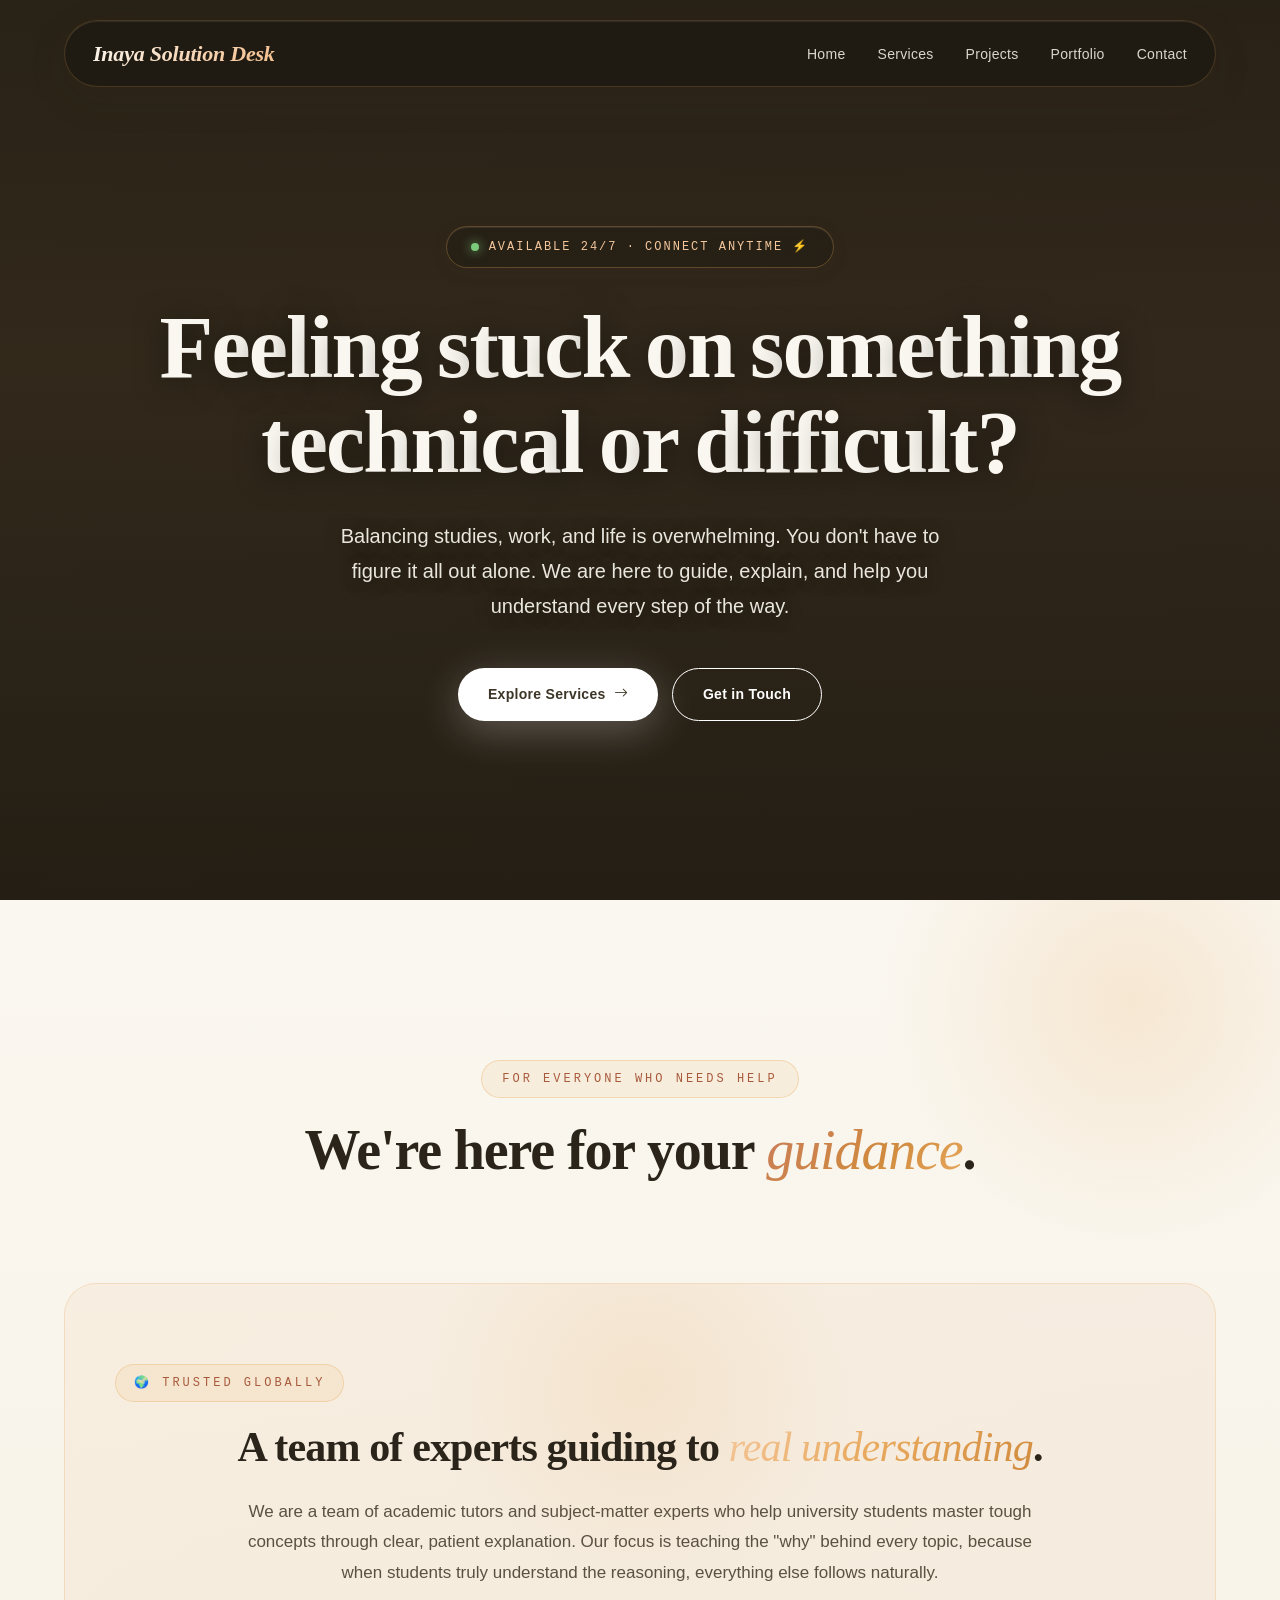
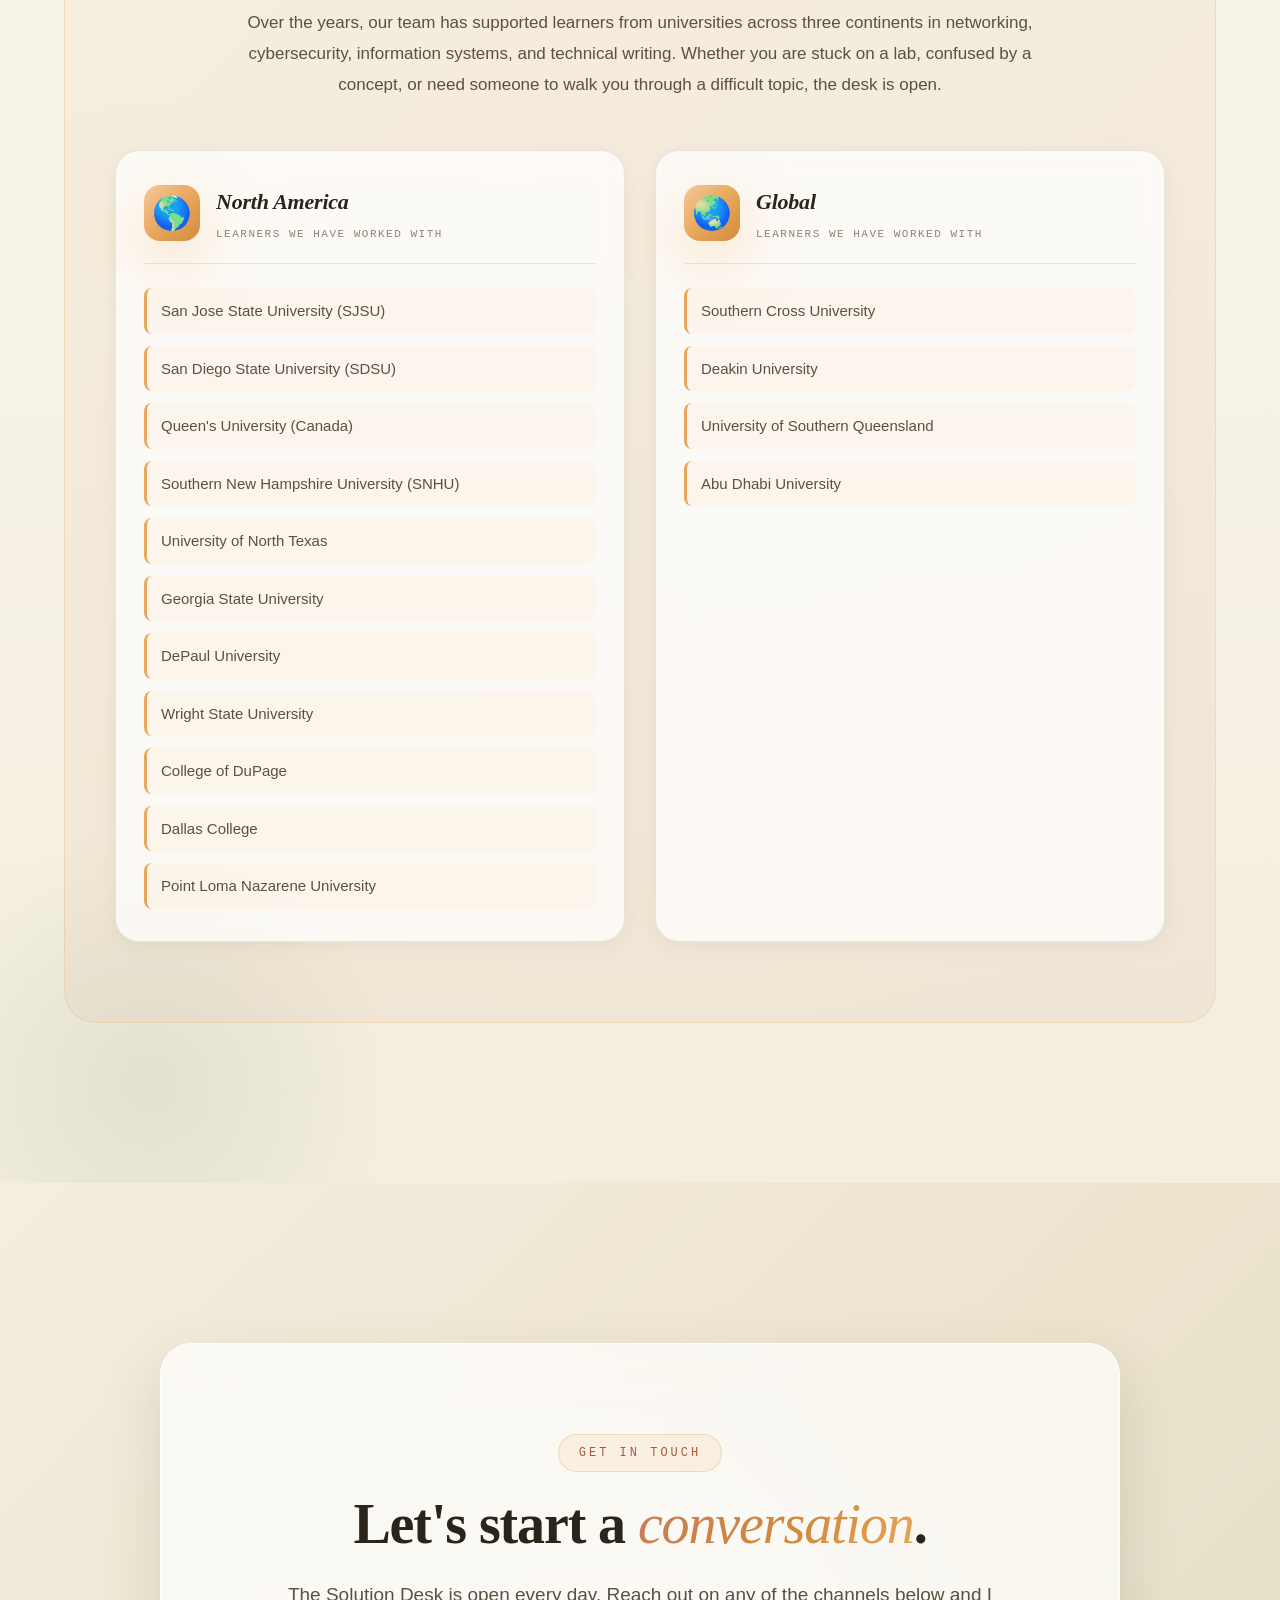
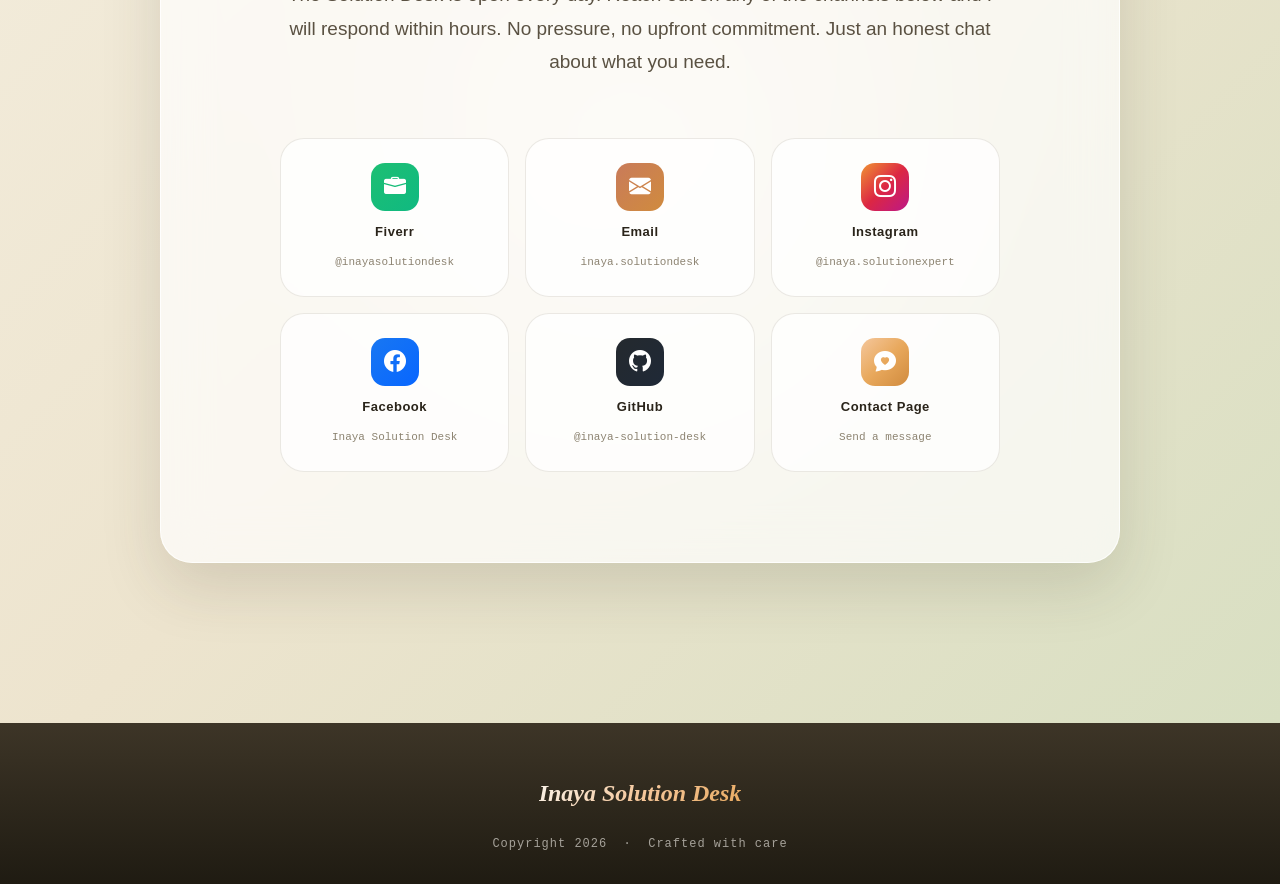
==== index.html @ b7f16680 "Update index.html" ====
<!DOCTYPE html>
<html lang="en">
<head>

<meta charset="UTF-8">
<meta name="viewport" content="width=device-width, initial-scale=1.0">
<title>Inaya Solution Desk | Networking, E-Commerce & Technical Writing</title>
<meta name="description" content="Solving problems with clarity and precision. Networking, e-commerce, technical writing, and document refinement for learners and businesses.">
<meta http-equiv="Content-Security-Policy" content="default-src 'self'; script-src 'self' 'unsafe-inline' https://cdn.jsdelivr.net; style-src 'self' 'unsafe-inline' https://cdn.jsdelivr.net https://fonts.googleapis.com; font-src 'self' https://fonts.gstatic.com https://cdn.jsdelivr.net; img-src 'self' data: https:; media-src 'self' https://cdn.pixabay.com; connect-src 'self';">

<link rel="preconnect" href="https://fonts.googleapis.com">
<link rel="preconnect" href="https://fonts.gstatic.com" crossorigin>
<link href="https://fonts.googleapis.com/css2?family=Playfair+Display:ital,wght@0,500;0,600;0,700;0,800;1,500;1,600&family=Sora:wght@400;500;600;700&family=Inter:wght@300;400;500;600&family=JetBrains+Mono:wght@400;500&display=swap" rel="stylesheet">
<link href="https://cdn.jsdelivr.net/npm/bootstrap-icons@1.11.1/font/bootstrap-icons.css" rel="stylesheet">
<link rel="stylesheet" href="styles.css">
</head>
<body>

<!-- Aurora background -->
<div class="aurora">
  <div class="aurora-orb orb-1"></div>
  <div class="aurora-orb orb-2"></div>
  <div class="aurora-orb orb-3"></div>
  <div class="aurora-orb orb-4"></div>
</div>

<!-- HERO -->
<section class="hero-section">
  <video class="hero-video" autoplay loop muted playsinline>
    <source src="video/video1.mp4" type="video/mp4">
  </video>
  <div class="hero-overlay"></div>

  <div class="hero-container">
    <!-- Navbar -->
    <div class="hero-nav-wrap">
      <nav class="navbar">
        <a href="index.html" class="brand">Inaya Solution Desk</a>
        <ul class="nav-links">
          <li><a href="index.html">Home</a></li>
          <li><a href="services.html">Services</a></li>
          <li><a href="projects.html">Projects</a></li>
          <li><a href="portfolio.html">Portfolio</a></li>
          <li><a href="contact.html">Contact</a></li>
        </ul>
        <button class="nav-toggle" id="navToggle" aria-label="Open menu">
          <i class="bi bi-list"></i>
        </button>
      </nav>
    </div>

    <div class="hero-content">
      <div class="hero-badge" id="badge">
        <span class="dot"></span>
        Available 24/7 &middot; Connect anytime &#9889;
      </div>
      <h1 class="hero-heading" id="heading" data-text="Feeling stuck on something technical or difficult?"></h1>
      <p class="hero-subheading" id="sub">
        Balancing studies, work, and life is overwhelming. You don't have to figure it all out alone. We are here to guide, explain, and help you understand every step of the way.
      </p>
      <div class="hero-buttons" id="btns">
        <a href="services.html" class="btn btn-primary">Explore Services <i class="bi bi-arrow-right"></i></a>
        <a href="contact.html" class="btn btn-ghost">Get in Touch</a>
      </div>
    </div>
  </div>

  <div class="hero-scroll-hint">
    Scroll to explore
    <i class="bi bi-chevron-double-down"></i>
  </div>
</section>
<!-- Mobile Menu -->
<div class="mobile-menu-backdrop" id="menuBackdrop"></div>
<aside class="mobile-menu" id="mobileMenu">
  <button class="mobile-menu-close" id="menuClose" aria-label="Close menu">
    <i class="bi bi-x-lg"></i>
  </button>
  <ul>
    <li><a href="index.html">Home</a></li>
    <li><a href="about.html">About</a></li>
    <li><a href="services.html">Services</a></li>
    <li><a href="portfolio.html">Portfolio</a></li>
    <li><a href="contact.html">Contact</a></li>
  </ul>
</aside>

<!-- GUIDANCE SECTION -->
<section class="guidance-section">
  <div class="container-max">
    <div class="section-header reveal">
      <span class="section-eyebrow">For Everyone Who Needs Help</span>
      <h2 class="section-title">We're here for your <em>guidance</em>.</h2>
    </div>

<div class="trust-block reveal">
  <div class="trust-eyebrow">🌍 Trusted Globally</div>
  <h3 class="trust-heading">A team of experts guiding to <em>real understanding</em>.</h3>
  <p class="trust-lead">
    We are a team of academic tutors and subject-matter experts who help university students master tough concepts through clear, patient explanation. Our focus is teaching the "why" behind every topic, because when students truly understand the reasoning, everything else follows naturally.
  </p>
  <p class="trust-lead">
    Over the years, our team has supported learners from universities across three continents in networking, cybersecurity, information systems, and technical writing. Whether you are stuck on a lab, confused by a concept, or need someone to walk you through a difficult topic, the desk is open.
  </p>

  <div class="universities-grid">

    <div class="uni-region">
      <div class="uni-region-header">
        <span class="uni-flag">🌎</span>
        <div>
          <div class="uni-region-title">North America</div>
          <div class="uni-region-sub">Learners we have worked with</div>
        </div>
      </div>
      <ul class="uni-list">
        <li>San Jose State University (SJSU)</li>
        <li>San Diego State University (SDSU)</li>
        <li>Queen's University (Canada)</li>
        <li>Southern New Hampshire University (SNHU)</li>
        <li>University of North Texas</li>
        <li>Georgia State University</li>
        <li>DePaul University</li>
        <li>Wright State University</li>
        <li>College of DuPage</li>
        <li>Dallas College</li>
        <li>Point Loma Nazarene University</li>
      </ul>
    </div>
    <div class="uni-region">
      <div class="uni-region-header">
        <span class="uni-flag">🌏</span>
        <div>
          <div class="uni-region-title">Global</div>
          <div class="uni-region-sub">Learners we have worked with</div>
        </div>
      </div>
      <ul class="uni-list">
        <li>Southern Cross University</li>
        <li>Deakin University</li>
        <li>University of Southern Queensland</li>
        <li>Abu Dhabi University</li>
      </ul>
    </div>

  </div>
</div>
  </div>
</section>

<!-- CONTACT SECTION -->
<section class="contact-section">
  <div class="contact-inner reveal">
    <div class="contact-card">
      <span class="section-eyebrow">Get in Touch</span>
      <h2 class="section-title">Let's start a <em>conversation</em>.</h2>
      <p class="section-lead" style="margin-left:auto;margin-right:auto;text-align:center;">
        The Solution Desk is open every day. Reach out on any of the channels below and I will respond within hours. No pressure, no upfront commitment. Just an honest chat about what you need.
      </p>

      <div class="social-grid">
        <a href="https://www.fiverr.com" target="_blank" rel="noopener noreferrer" class="social-link fiverr">
          <div class="social-icon"><i class="bi bi-briefcase-fill"></i></div>
          <div class="social-label">Fiverr</div>
          <div class="social-handle">@inayasolutiondesk</div>
        </a>
        <a href="mailto:inaya.solutiondesk@gmail.com" class="social-link email">
          <div class="social-icon"><i class="bi bi-envelope-fill"></i></div>
          <div class="social-label">Email</div>
          <div class="social-handle">inaya.solutiondesk</div>
        </a>
        <a href="https://www.instagram.com/inaya.solutionexpert" target="_blank" rel="noopener noreferrer" class="social-link instagram">
          <div class="social-icon"><i class="bi bi-instagram"></i></div>
          <div class="social-label">Instagram</div>
          <div class="social-handle">@inaya.solutionexpert</div>
        </a>
        <a href="https://www.facebook.com/share/1GcSuUCzpV/" target="_blank" rel="noopener noreferrer" class="social-link facebook">
          <div class="social-icon"><i class="bi bi-facebook"></i></div>
          <div class="social-label">Facebook</div>
          <div class="social-handle">Inaya Solution Desk</div>
        </a>
        <a href="https://github.com/inaya-solution-desk" target="_blank" rel="noopener noreferrer" class="social-link github">
          <div class="social-icon"><i class="bi bi-github"></i></div>
          <div class="social-label">GitHub</div>
          <div class="social-handle">@inaya-solution-desk</div>
        </a>
        <a href="contact.html" class="social-link">
          <div class="social-icon"><i class="bi bi-chat-heart-fill"></i></div>
          <div class="social-label">Contact Page</div>
          <div class="social-handle">Send a message</div>
        </a>
      </div>
    </div>
  </div>
</section>

<!-- FOOTER -->
<footer>
  <div class="footer-brand">Inaya Solution Desk</div>
  <p>Copyright 2026 &nbsp;&middot;&nbsp; Crafted with care</p>
</footer>

<script>
// Character animation preserving word wrapping
const heading = document.getElementById('heading');
const rawText = heading.getAttribute('data-text');
heading.innerHTML = '';
let globalCharIndex = 0;
const charDelay = 35;
const startDelay = 400;
const words = rawText.split(' ');
words.forEach((word, wIdx) => {
  if (word.length === 0) return;
  const wordSpan = document.createElement('span');
  wordSpan.className = 'word';
  // Highlight the word "clarity" with amber accent
  if (word.toLowerCase().includes('clarity')) {
  wordSpan.style.color = '#FFFFFF';
  wordSpan.style.fontStyle = 'italic';
  wordSpan.style.fontWeight = '500';
  wordSpan.style.textShadow = '0 0 30px rgba(232, 168, 92, 0.9), 0 0 60px rgba(232, 168, 92, 0.5), 0 4px 20px rgba(0, 0, 0, 0.5)';
  wordSpan.style.webkitTextFillColor = '#FFFFFF';
  wordSpan.style.background = 'none';
}
  [...word].forEach((ch) => {
    const c = document.createElement('span');
    c.className = 'char';
    c.textContent = ch;
    wordSpan.appendChild(c);
    const idx = globalCharIndex;
    setTimeout(() => c.classList.add('visible'), startDelay + idx * charDelay);
    globalCharIndex++;
  });
  heading.appendChild(wordSpan);
});

// Fade in hero elements
setTimeout(() => document.getElementById('badge').classList.add('visible'), 200);
setTimeout(() => document.getElementById('sub').classList.add('visible'), 1600);
setTimeout(() => document.getElementById('btns').classList.add('visible'), 2000);

// Mobile menu
const navToggle = document.getElementById('navToggle');
const mobileMenu = document.getElementById('mobileMenu');
const menuBackdrop = document.getElementById('menuBackdrop');
const menuClose = document.getElementById('menuClose');
function openMenu() {
  mobileMenu.classList.add('open');
  menuBackdrop.classList.add('open');
  document.body.style.overflow = 'hidden';
}
function closeMenu() {
  mobileMenu.classList.remove('open');
  menuBackdrop.classList.remove('open');
  document.body.style.overflow = '';
}
navToggle.addEventListener('click', openMenu);
menuClose.addEventListener('click', closeMenu);
menuBackdrop.addEventListener('click', closeMenu);
document.querySelectorAll('.mobile-menu a').forEach(a => a.addEventListener('click', closeMenu));

// Reveal on scroll
const revealObserver = new IntersectionObserver((entries) => {
  entries.forEach(entry => {
    if (entry.isIntersecting) {
      entry.target.classList.add('visible');
      revealObserver.unobserve(entry.target);
    }
  });
}, { threshold: 0.12 });
document.querySelectorAll('.reveal').forEach(el => revealObserver.observe(el));
</script>

</body>
</html>
---- styles.css ----
/* =====================================================
   INAYA SOLUTION DESK — MASTER STYLESHEET v2026
   Premium warm-ivory design system with aurora accents
   ===================================================== */


/* -------- DESIGN TOKENS -------- */
:root {
  /* Warm ivory + amber palette */
  --ivory: #FAF7F0;
  --ivory-warm: #F4EEDF;
  --ivory-deep: #EDE4CE;
  --cream-mist: #F9F3E4;

  /* Sage supporting */
  --sage-mint: #D8DFC2;
  --sage-soft: #C5C8A3;
  --sage-fresh: #9EAE97;
  --olive-warm: #8F967B;

  /* Warm accents (the star colors) */
  --amber: #E8A85C;
  --amber-deep: #D08B3E;
  --peach: #F5C79C;
  --terracotta: #C97B5A;
  --terracotta-deep: #A85A3C;

  /* Earth grounding */
  --earth-taupe: #776B54;
  --espresso: #3D3527;
  --midnight: #1F1B12;

  /* Neutrals */
  --white: #FFFFFF;
  --off-white: #FEFCF7;

  /* Semantic */
  --text-primary: #2A241A;
  --text-secondary: #5A5142;
  --text-muted: #8C8371;
  --border-soft: rgba(119, 107, 84, 0.15);
  --border-medium: rgba(119, 107, 84, 0.25);

  /* Gradients */
  --gradient-warm: linear-gradient(135deg, #F5C79C 0%, #E8A85C 50%, #D08B3E 100%);
  --gradient-earth: linear-gradient(135deg, #8F967B 0%, #776B54 100%);
  --gradient-glow: linear-gradient(135deg, #E8A85C 0%, #C97B5A 100%);

  /* Elevation */
  --shadow-soft: 0 4px 20px rgba(61, 53, 39, 0.06);
  --shadow-medium: 0 12px 40px rgba(61, 53, 39, 0.10);
  --shadow-strong: 0 24px 60px rgba(61, 53, 39, 0.15);
  --shadow-glow-amber: 0 20px 60px rgba(232, 168, 92, 0.35);

  /* Type scale */
  --text-xs: 11px;
  --text-sm: 13px;
  --text-base: 15px;
  --text-md: 17px;
  --text-lg: 20px;
  --text-xl: 28px;
  --text-2xl: 36px;
  --text-3xl: 48px;
  --text-4xl: 64px;
  --text-5xl: 84px;

  /* Radii */
  --r-sm: 8px;
  --r-md: 16px;
  --r-lg: 24px;
  --r-xl: 32px;
  --r-full: 100px;

  /* Spacing */
  --space-1: 8px;
  --space-2: 16px;
  --space-3: 24px;
  --space-4: 32px;
  --space-5: 48px;
  --space-6: 64px;
  --space-7: 96px;
  --space-8: 128px;
}

/* -------- RESET -------- */
* { margin: 0; padding: 0; box-sizing: border-box; }
html { scroll-behavior: smooth; }
body {
  font-family: 'Inter', -apple-system, BlinkMacSystemFont, sans-serif;
  background: var(--ivory);
  color: var(--text-primary);
  -webkit-font-smoothing: antialiased;
  -moz-osx-font-smoothing: grayscale;
  overflow-x: hidden;
  line-height: 1.7;
  font-weight: 400;
  position: relative;
}
a { text-decoration: none; color: inherit; }
img, video { display: block; max-width: 100%; }

/* -------- SUBTLE NOISE TEXTURE (site-wide warmth) -------- */
body::before {
  content: '';
  position: fixed;
  inset: 0;
  pointer-events: none;
  z-index: 1;
  opacity: 0.4;
  background-image: url("data:image/svg+xml;utf8,<svg xmlns='http://www.w3.org/2000/svg' width='200' height='200'><filter id='n'><feTurbulence type='fractalNoise' baseFrequency='0.9' numOctaves='2'/><feColorMatrix values='0 0 0 0 0.24 0 0 0 0 0.21 0 0 0 0 0.16 0 0 0 0.04 0'/></filter><rect width='100%25' height='100%25' filter='url(%23n)'/></svg>");
  mix-blend-mode: multiply;
}

/* -------- AURORA ORBS (site background depth) -------- */
.aurora {
  position: fixed;
  inset: 0;
  overflow: hidden;
  z-index: 0;
  pointer-events: none;
}
.aurora-orb {
  position: absolute;
  border-radius: 50%;
  filter: blur(120px);
  opacity: 0.55;
  animation: floatOrb 30s ease-in-out infinite;
}
.orb-1 { width: 500px; height: 500px; background: var(--peach); top: -100px; right: -120px; }
.orb-2 { width: 400px; height: 400px; background: var(--sage-fresh); top: 40%; left: -100px; animation-delay: -8s; opacity: 0.4; }
.orb-3 { width: 450px; height: 450px; background: var(--amber); bottom: -100px; right: 20%; animation-delay: -15s; opacity: 0.4; }
.orb-4 { width: 350px; height: 350px; background: var(--terracotta); top: 60%; right: -80px; animation-delay: -22s; opacity: 0.3; }
@keyframes floatOrb {
  0%, 100% { transform: translate(0, 0) scale(1); }
  33% { transform: translate(60px, 40px) scale(1.1); }
  66% { transform: translate(-40px, 80px) scale(0.95); }
}

/* -------- FONT UTILITIES -------- */
.font-serif { font-family: 'Playfair Display', Georgia, serif; }
.font-display { font-family: 'Sora', 'Inter', sans-serif; }
.font-body { font-family: 'Inter', sans-serif; }
.font-mono { font-family: 'JetBrains Mono', monospace; }

/* -------- CONTAINER -------- */
.container-max { max-width: 1240px; margin: 0 auto; position: relative; z-index: 2; }
main, section, nav, footer { position: relative; z-index: 2; }

/* -------- NAVBAR -------- */
.page-nav-wrap {
  position: sticky; top: 0; z-index: 100;
  padding: 20px 16px 0;
  background: linear-gradient(180deg, rgba(250, 247, 240, 0.9) 0%, rgba(250, 247, 240, 0.5) 100%);
  backdrop-filter: blur(20px);
}
@media (min-width: 640px) { .page-nav-wrap { padding: 20px 24px 0; } }
@media (min-width: 768px) { .page-nav-wrap { padding: 20px 40px 0; } }
@media (min-width: 1024px) { .page-nav-wrap { padding: 20px 64px 0; } }

.navbar {
  border-radius: var(--r-full);
  padding: 12px 20px;
  display: flex; align-items: center; justify-content: space-between; gap: 16px;
  max-width: 1400px; margin: 0 auto;
  background: rgba(31, 27, 18, 0.85);
  backdrop-filter: blur(20px);
  border: 1px solid rgba(232, 168, 92, 0.2);
  box-shadow: var(--shadow-medium), inset 0 1px 0 rgba(255, 255, 255, 0.08);
}
@media (min-width: 768px) { .navbar { padding: 14px 28px; } }

.brand {
  font-family: 'Playfair Display', serif;
  font-size: 16px; font-weight: 700; font-style: italic;
  letter-spacing: -0.01em; white-space: nowrap;
  background: linear-gradient(135deg, #FAF7F0 0%, #F5C79C 40%, #E8A85C 80%, #F4EEDF 100%);
  -webkit-background-clip: text; -webkit-text-fill-color: transparent; background-clip: text;
  background-size: 200% 200%;
  animation: shimmer 6s ease infinite;
}
@keyframes shimmer {
  0%, 100% { background-position: 0% 50%; }
  50% { background-position: 100% 50%; }
}
@media (min-width: 480px) { .brand { font-size: 18px; } }
@media (min-width: 768px) { .brand { font-size: 22px; } }

.nav-links { display: none; gap: 32px; list-style: none; }
@media (min-width: 900px) { .nav-links { display: flex; } }
.nav-links a {
  font-family: 'Sora', 'Inter', sans-serif;
  font-size: 14px; font-weight: 500;
  color: rgba(250, 247, 240, 0.85);
  transition: color 0.3s; position: relative; letter-spacing: 0.3px;
}
.nav-links a::after {
  content: ''; position: absolute; left: 50%; bottom: -6px;
  width: 0; height: 2px; background: var(--amber);
  transition: all 0.3s; transform: translateX(-50%); border-radius: 2px;
}
.nav-links a:hover, .nav-links a.active { color: var(--amber); }
.nav-links a:hover::after, .nav-links a.active::after { width: 100%; }

.nav-toggle {
  background: rgba(250, 247, 240, 0.1);
  border: 1px solid rgba(250, 247, 240, 0.2);
  color: var(--ivory); width: 40px; height: 40px;
  border-radius: 50%; font-size: 20px; cursor: pointer;
  display: flex; align-items: center; justify-content: center;
  transition: all 0.3s;
}
.nav-toggle:hover { background: rgba(232, 168, 92, 0.25); border-color: var(--amber); }
@media (min-width: 900px) { .nav-toggle { display: none; } }

/* -------- MOBILE MENU -------- */
.mobile-menu {
  position: fixed; top: 0; right: -100%;
  width: 85%; max-width: 320px; height: 100vh;
  background: linear-gradient(180deg, rgba(31, 27, 18, 0.98) 0%, rgba(61, 53, 39, 0.98) 100%);
  backdrop-filter: blur(30px);
  border-left: 1px solid rgba(232, 168, 92, 0.15);
  z-index: 1000; padding: 100px 32px 40px;
  transition: right 0.4s cubic-bezier(0.4, 0, 0.2, 1);
  box-shadow: -20px 0 60px rgba(0,0,0,0.5);
}
.mobile-menu.open { right: 0; }
.mobile-menu ul { list-style: none; display: flex; flex-direction: column; gap: 8px; }
.mobile-menu ul li a {
  display: block; font-family: 'Sora', sans-serif;
  font-size: 20px; font-weight: 500;
  color: rgba(250, 247, 240, 0.9);
  padding: 16px 0; border-bottom: 1px solid rgba(250, 247, 240, 0.1);
  transition: all 0.3s;
}
.mobile-menu ul li a:hover, .mobile-menu ul li a.active { color: var(--amber); padding-left: 12px; }
.mobile-menu-close {
  position: absolute; top: 24px; right: 24px;
  background: rgba(250, 247, 240, 0.1);
  border: 1px solid rgba(250, 247, 240, 0.15);
  color: var(--ivory); width: 40px; height: 40px;
  border-radius: 50%; font-size: 20px; cursor: pointer;
  display: flex; align-items: center; justify-content: center;
}
.mobile-menu-backdrop {
  position: fixed; inset: 0;
  background: rgba(31, 27, 18, 0.6);
  backdrop-filter: blur(4px);
  opacity: 0; visibility: hidden;
  transition: all 0.3s; z-index: 999;
}
.mobile-menu-backdrop.open { opacity: 1; visibility: visible; }

/* -------- HERO (WITH VIDEO) -------- */
.hero-section {
  position: relative;
  min-height: 100vh;
  overflow: hidden;
  background: var(--midnight);
}
.hero-video {
  position: absolute; inset: 0;
  width: 100%; height: 100%;
  object-fit: cover; z-index: 0;
}
.hero-overlay {
  position: absolute; inset: 0; z-index: 1;
  background:
    linear-gradient(180deg, rgba(31, 27, 18, 0.4) 0%, rgba(61, 53, 39, 0.2) 40%, rgba(31, 27, 18, 0.7) 100%),
    linear-gradient(135deg, rgba(232, 168, 92, 0.08) 0%, rgba(201, 123, 90, 0.10) 100%);
}
.hero-container {
  position: relative; z-index: 10;
  min-height: 100vh;
  display: flex; flex-direction: column;
  padding: 0 16px;
}
@media (min-width: 640px) { .hero-container { padding: 0 24px; } }
@media (min-width: 768px) { .hero-container { padding: 0 40px; } }
@media (min-width: 1024px) { .hero-container { padding: 0 64px; } }

.hero-nav-wrap { padding-top: 20px; position: relative; z-index: 100; }

.hero-content {
  flex: 1; display: flex; flex-direction: column;
  justify-content: center; align-items: center;
  text-align: center;
  padding: 60px 0 100px;
}

.hero-badge {
  display: inline-flex; align-items: center; gap: 10px;
  padding: 10px 22px; border-radius: var(--r-full);
  background: rgba(31, 27, 18, 0.5);
  backdrop-filter: blur(16px);
  border: 1px solid rgba(232, 168, 92, 0.3);
  box-shadow: inset 0 1px 1px rgba(250, 247, 240, 0.1), var(--shadow-soft);
  color: var(--peach);
  font-family: 'JetBrains Mono', monospace;
  font-size: 11px; font-weight: 500;
  margin-bottom: 32px;
  letter-spacing: 1.5px; text-transform: uppercase;
  opacity: 0; transform: translateY(20px);
  transition: all 1s ease 0.2s; white-space: nowrap;
}
@media (min-width: 640px) { .hero-badge { font-size: 12px; padding: 10px 24px; letter-spacing: 2px; } }
.hero-badge.visible { opacity: 1; transform: translateY(0); }
.hero-badge .dot {
  width: 8px; height: 8px; background: #7BC97B;
  border-radius: 50%; animation: pulse 2s infinite;
  box-shadow: 0 0 12px #7BC97B;
}
@keyframes pulse {
  0%, 100% { opacity: 1; transform: scale(1); }
  50% { opacity: 0.5; transform: scale(1.2); }
}

.hero-heading {
  font-family: 'Playfair Display', serif;
  font-size: 44px; font-weight: 600;
  line-height: 1.08; letter-spacing: -0.02em;
  margin-bottom: 28px; max-width: 1000px;
  color: var(--ivory);
  text-shadow: 0 4px 30px rgba(0,0,0,0.5);
}
@media (min-width: 480px) { .hero-heading { font-size: 56px; } }
@media (min-width: 768px) { .hero-heading { font-size: 72px; } }
@media (min-width: 1024px) { .hero-heading { font-size: 88px; } }
.hero-heading .word { display: inline-block; white-space: nowrap; margin: 0 6px; }
@media (min-width: 768px) { .hero-heading .word { margin: 0 8px; } }
.hero-heading .word.accent {
  color: #F5C79C;
  font-style: italic;
  font-weight: 600;
  text-shadow:
    0 0 20px rgba(232, 168, 92, 0.6),
    0 4px 20px rgba(0, 0, 0, 0.5);
}

.hero-heading .char {
  display: inline-block; opacity: 0;
  transform: translateY(30px);
  transition: opacity 700ms cubic-bezier(0.16, 1, 0.3, 1), transform 700ms cubic-bezier(0.16, 1, 0.3, 1);
}
.hero-heading .char.visible { opacity: 1; transform: translateY(0); }

.hero-subheading {
  font-family: 'Inter', sans-serif;
  font-size: 16px; font-weight: 300;
  color: rgba(250, 247, 240, 0.92);
  margin-bottom: 44px; max-width: 640px;
  line-height: 1.75;
  opacity: 0; transition: opacity 1000ms ease;
  text-shadow: 0 2px 20px rgba(0,0,0,0.4);
  padding: 0 16px;
}
@media (min-width: 640px) { .hero-subheading { font-size: 18px; padding: 0; } }
@media (min-width: 768px) { .hero-subheading { font-size: 20px; } }
.hero-subheading.visible { opacity: 1; }

.hero-buttons {
  display: flex; flex-wrap: wrap; gap: 14px;
  justify-content: center;
  opacity: 0; transition: opacity 1000ms ease;
  padding: 0 16px;
}
.hero-buttons.visible { opacity: 1; }

/* -------- BUTTONS -------- */
.btn {
  font-family: 'Sora', 'Inter', sans-serif;
  padding: 14px 30px; border-radius: var(--r-full);
  font-weight: 600; font-size: 14px;
  letter-spacing: 0.3px; border: none; cursor: pointer;
  transition: all 0.3s cubic-bezier(0.4, 0, 0.2, 1);
  display: inline-flex; align-items: center; gap: 8px;
  text-decoration: none;
}
.btn-primary {
  background: var(--white); color: var(--espresso);
  box-shadow: 0 10px 40px rgba(255, 255, 255, 0.25);
}
.btn-primary:hover {
  transform: translateY(-3px);
  box-shadow: 0 15px 50px rgba(232, 168, 92, 0.4);
  background: var(--ivory);
}
.btn-ghost {
  background: transparent; color: var(--white);
  border: 1.5px solid var(--white);
}
.btn-ghost:hover {
  background: var(--white); color: var(--espresso);
  transform: translateY(-3px);
  box-shadow: 0 15px 50px rgba(255, 255, 255, 0.35);
}
.btn-amber {
  background: var(--gradient-warm); color: var(--espresso);
  box-shadow: var(--shadow-glow-amber);
}
.btn-amber:hover {
  transform: translateY(-3px);
  box-shadow: 0 25px 70px rgba(232, 168, 92, 0.55);
}
.btn-dark {
  background: var(--espresso); color: var(--ivory);
  box-shadow: var(--shadow-medium);
}
.btn-dark:hover {
  background: var(--midnight); transform: translateY(-3px);
  box-shadow: var(--shadow-strong);
}
.btn-outline {
  background: transparent; color: var(--espresso);
  border: 1.5px solid var(--earth-taupe);
}
.btn-outline:hover {
  background: var(--espresso); color: var(--ivory);
  border-color: var(--espresso); transform: translateY(-3px);
}

.hero-scroll-hint {
  position: absolute; bottom: 24px; left: 50%;
  transform: translateX(-50%);
  color: rgba(250, 247, 240, 0.75);
  font-family: 'JetBrains Mono', monospace;
  font-size: 10px; letter-spacing: 2px; text-transform: uppercase;
  display: none; flex-direction: column;
  align-items: center; gap: 10px;
  animation: bounce 2s infinite; z-index: 5;
  pointer-events: none;
}
@media (max-width: 900px) { .hero-scroll-hint { display: flex; } }
@keyframes bounce {
  0%, 100% { transform: translate(-50%, 0); }
  50% { transform: translate(-50%, 8px); }
}
.hero-scroll-hint i { font-size: 18px; }

/* -------- PAGE HERO (internal pages) -------- */
.page-hero {
  padding: 80px 20px 100px;
  background: linear-gradient(135deg, var(--ivory) 0%, var(--ivory-warm) 50%, var(--cream-mist) 100%);
  position: relative; overflow: hidden;
  text-align: center;
}
@media (min-width: 768px) { .page-hero { padding: 120px 40px 140px; } }
.page-hero::before {
  content: ''; position: absolute;
  top: -100px; right: -100px;
  width: 400px; height: 400px;
  background: radial-gradient(circle, rgba(232, 168, 92, 0.25) 0%, transparent 70%);
  border-radius: 50%; pointer-events: none;
}
.page-hero::after {
  content: ''; position: absolute;
  bottom: -100px; left: -100px;
  width: 400px; height: 400px;
  background: radial-gradient(circle, rgba(201, 123, 90, 0.2) 0%, transparent 70%);
  border-radius: 50%; pointer-events: none;
}

/* -------- SECTION HEADER -------- */
.section-eyebrow {
  display: inline-block;
  font-family: 'JetBrains Mono', monospace;
  font-size: 11px; font-weight: 500;
  color: var(--terracotta-deep);
  letter-spacing: 2.5px; text-transform: uppercase;
  margin-bottom: 20px; padding: 8px 18px;
  background: rgba(232, 168, 92, 0.12);
  border: 1px solid rgba(232, 168, 92, 0.35);
  border-radius: var(--r-full);
  position: relative; z-index: 2;
}
@media (min-width: 640px) { .section-eyebrow { font-size: 12px; letter-spacing: 3px; padding: 8px 20px; } }

.section-title {
  font-family: 'Playfair Display', serif;
  font-size: 34px; font-weight: 600;
  line-height: 1.15; color: var(--text-primary);
  margin-bottom: 22px; letter-spacing: -0.02em;
}
@media (min-width: 640px) { .section-title { font-size: 44px; } }
@media (min-width: 1024px) { .section-title { font-size: 56px; } }
.section-title em {
  font-style: italic; font-weight: 500;
  background: linear-gradient(135deg, var(--terracotta) 0%, var(--amber-deep) 60%, var(--amber) 100%);
  -webkit-background-clip: text; -webkit-text-fill-color: transparent; background-clip: text;
}

.section-lead {
  font-family: 'Inter', sans-serif;
  font-size: 16px; font-weight: 300;
  color: var(--text-secondary);
  line-height: 1.75; max-width: 720px;
  margin-bottom: 50px;
}
@media (min-width: 640px) { .section-lead { font-size: 19px; margin-bottom: 60px; } }

.section-header { text-align: center; margin-bottom: 60px; position: relative; z-index: 2; }
.section-header .section-lead { margin-left: auto; margin-right: auto; }

/* -------- GUIDANCE SECTION -------- */
.guidance-section {
  padding: 100px 20px;
  background: linear-gradient(180deg, var(--ivory) 0%, var(--ivory-warm) 100%);
  position: relative; overflow: hidden;
}
@media (min-width: 640px) { .guidance-section { padding: 120px 32px; } }
@media (min-width: 1024px) { .guidance-section { padding: 160px 64px; } }
.guidance-section::before {
  content: ''; position: absolute;
  top: -150px; right: -100px;
  width: 500px; height: 500px;
  background: radial-gradient(circle, rgba(232, 168, 92, 0.2) 0%, transparent 70%);
  border-radius: 50%; pointer-events: none;
}
.guidance-section::after {
  content: ''; position: absolute;
  bottom: -150px; left: -100px;
  width: 500px; height: 500px;
  background: radial-gradient(circle, rgba(158, 174, 151, 0.22) 0%, transparent 70%);
  border-radius: 50%; pointer-events: none;
}

/* -------- BENTO FEATURE GRID -------- */
.bento-grid {
  display: grid; grid-template-columns: 1fr; gap: 20px;
  margin-top: 30px;
}
@media (min-width: 768px) {
  .bento-grid { grid-template-columns: repeat(3, 1fr); grid-template-rows: auto auto; gap: 24px; }
  .bento-item:nth-child(1) { grid-column: span 2; }
  .bento-item:nth-child(2) { grid-column: span 1; }
  .bento-item:nth-child(3) { grid-column: span 1; }
  .bento-item:nth-child(4) { grid-column: span 2; }
}

.feature-card, .bento-item {
  background: rgba(255, 255, 255, 0.6);
  backdrop-filter: blur(12px);
  border: 1px solid var(--border-soft);
  border-radius: var(--r-lg);
  padding: 36px 30px;
  transition: all 0.4s cubic-bezier(0.4, 0, 0.2, 1);
  position: relative; overflow: hidden;
  box-shadow: var(--shadow-soft);
}
.feature-card::before, .bento-item::before {
  content: ''; position: absolute;
  top: 0; left: -100%; width: 100%; height: 100%;
  background: linear-gradient(90deg, transparent, rgba(232, 168, 92, 0.08), transparent);
  transition: left 0.7s;
}
.feature-card:hover::before, .bento-item:hover::before { left: 100%; }
.feature-card:hover, .bento-item:hover {
  transform: translateY(-8px);
  box-shadow: var(--shadow-strong);
  border-color: rgba(232, 168, 92, 0.4);
  background: rgba(255, 255, 255, 0.9);
}
.feature-icon {
  width: 56px; height: 56px;
  background: var(--gradient-warm);
  border-radius: var(--r-md);
  display: flex; align-items: center; justify-content: center;
  color: var(--white); font-size: 22px;
  margin-bottom: 22px;
  box-shadow: var(--shadow-glow-amber);
  transition: transform 0.4s;
}
.feature-card:hover .feature-icon, .bento-item:hover .feature-icon {
  transform: rotate(-8deg) scale(1.1);
}
.feature-card h3, .bento-item h3 {
  font-family: 'Playfair Display', serif;
  font-size: 22px; font-weight: 600;
  color: var(--text-primary);
  margin-bottom: 12px;
  font-style: italic;
  letter-spacing: -0.02em;
}
@media (min-width: 640px) { .feature-card h3, .bento-item h3 { font-size: 26px; } }
.feature-card p, .bento-item p {
  font-family: 'Inter', sans-serif;
  font-size: 15px; color: var(--text-secondary);
  line-height: 1.75;
}

/* -------- PHILOSOPHY QUOTE -------- */
.philosophy-block {
  margin-top: 80px; text-align: center;
  padding: 60px 24px;
  background: linear-gradient(135deg, rgba(232, 168, 92, 0.08) 0%, rgba(201, 123, 90, 0.08) 100%);
  border-radius: var(--r-xl);
  border: 1px solid rgba(232, 168, 92, 0.2);
  position: relative; overflow: hidden;
}
@media (min-width: 640px) { .philosophy-block { padding: 80px 40px; margin-top: 100px; } }
.philosophy-block::before {
  content: ''; position: absolute;
  top: -100px; left: 50%; transform: translateX(-50%);
  width: 400px; height: 400px;
  background: radial-gradient(circle, rgba(232, 168, 92, 0.15) 0%, transparent 60%);
  border-radius: 50%; pointer-events: none;
}
.philosophy-block .quote-mark {
  font-family: 'Playfair Display', serif;
  font-size: 90px; color: var(--amber);
  line-height: 0.5; margin-bottom: 24px;
  opacity: 0.5; position: relative; z-index: 2;
}
.philosophy-block p {
  font-family: 'Playfair Display', serif;
  font-style: italic; font-size: 22px; font-weight: 500;
  color: var(--text-primary); line-height: 1.5;
  max-width: 900px; margin: 0 auto 24px;
  position: relative; z-index: 2;
}
@media (min-width: 640px) { .philosophy-block p { font-size: 28px; } }
@media (min-width: 1024px) { .philosophy-block p { font-size: 32px; } }
.philosophy-block .attribution {
  font-family: 'Sora', sans-serif;
  font-size: 12px; color: var(--terracotta-deep);
  font-weight: 600; letter-spacing: 2px;
  text-transform: uppercase; margin-top: 24px;
  position: relative; z-index: 2;
}

/* -------- CONTACT SECTION -------- */
.contact-section {
  padding: 100px 20px;
  background: linear-gradient(135deg, var(--ivory-warm) 0%, var(--ivory-deep) 50%, var(--sage-mint) 100%);
  position: relative; overflow: hidden;
}
@media (min-width: 640px) { .contact-section { padding: 120px 32px; } }
@media (min-width: 1024px) { .contact-section { padding: 160px 64px; } }
.contact-section::before {
  content: ''; position: absolute;
  top: 50%; left: 50%; transform: translate(-50%, -50%);
  width: 800px; height: 800px;
  background: radial-gradient(circle, rgba(255, 255, 255, 0.5) 0%, transparent 70%);
  border-radius: 50%; pointer-events: none;
}
.contact-inner {
  position: relative; z-index: 2;
  text-align: center; max-width: 960px; margin: 0 auto;
}
.contact-card {
  background: rgba(255, 255, 255, 0.7);
  backdrop-filter: blur(24px);
  border: 1px solid rgba(255, 255, 255, 0.8);
  border-radius: var(--r-xl);
  padding: 50px 24px;
  box-shadow: var(--shadow-strong);
}
@media (min-width: 640px) { .contact-card { padding: 70px 50px; } }
@media (min-width: 1024px) { .contact-card { padding: 90px 70px; } }

/* -------- SOCIAL GRID -------- */
.social-grid {
  display: grid; grid-template-columns: 1fr;
  gap: 12px; margin-top: 40px;
  max-width: 720px; margin-left: auto; margin-right: auto;
}
@media (min-width: 480px) { .social-grid { grid-template-columns: repeat(2, 1fr); gap: 14px; } }
@media (min-width: 768px) { .social-grid { grid-template-columns: repeat(3, 1fr); gap: 16px; } }
.social-link {
  display: flex; flex-direction: column;
  align-items: center; gap: 10px;
  padding: 24px 16px;
  background: rgba(255, 255, 255, 0.75);
  border: 1px solid var(--border-soft);
  border-radius: var(--r-lg);
  transition: all 0.4s;
  color: var(--text-primary);
}
.social-link:hover {
  transform: translateY(-6px);
  background: var(--white);
  box-shadow: var(--shadow-strong);
  border-color: var(--amber);
}
.social-link .social-icon {
  width: 48px; height: 48px;
  border-radius: 14px;
  display: flex; align-items: center; justify-content: center;
  font-size: 22px; color: var(--white);
  background: var(--gradient-warm);
  transition: transform 0.3s;
}
.social-link:hover .social-icon { transform: scale(1.1) rotate(-8deg); }
.social-link.fiverr .social-icon { background: linear-gradient(135deg, #1dbf73, #10b981); }
.social-link.email .social-icon { background: linear-gradient(135deg, var(--terracotta), var(--amber-deep)); }
.social-link.instagram .social-icon { background: linear-gradient(135deg, #f09433, #dc2743, #bc1888); }
.social-link.facebook .social-icon { background: linear-gradient(135deg, #1877f2, #0866ff); }
.social-link.github .social-icon { background: linear-gradient(135deg, #24292e, #1f2937); }
.social-link.whatsapp .social-icon { background: linear-gradient(135deg, #25d366, #128c7e); }
.social-link .social-label {
  font-family: 'Sora', sans-serif;
  font-size: 13px; font-weight: 600;
  color: var(--text-primary); letter-spacing: 0.5px;
}
.social-link .social-handle {
  font-family: 'JetBrains Mono', monospace;
  font-size: 10px; color: var(--text-muted);
  word-break: break-all; text-align: center;
}
@media (min-width: 640px) { .social-link .social-handle { font-size: 11px; } }

/* -------- SERVICE BLOCKS (services page) -------- */
.service-block {
  display: grid; grid-template-columns: 1fr;
  gap: 40px; align-items: center;
  margin-bottom: 100px; padding-bottom: 100px;
  border-bottom: 1px solid var(--border-soft);
}
.service-block:last-child { border-bottom: none; margin-bottom: 0; padding-bottom: 0; }
@media (min-width: 900px) { .service-block { grid-template-columns: 1fr 1fr; gap: 80px; } }
@media (min-width: 900px) { .service-block.reverse .service-visual { order: 2; } }

.service-visual {
  aspect-ratio: 1;
  border-radius: var(--r-xl);
  position: relative; overflow: hidden;
  display: flex; align-items: center; justify-content: center;
  color: var(--ivory); padding: 40px;
  box-shadow: var(--shadow-strong);
}
.service-visual.v1 { background: linear-gradient(135deg, var(--amber) 0%, var(--terracotta) 60%, var(--terracotta-deep) 100%); }
.service-visual.v2 { background: linear-gradient(135deg, var(--sage-fresh) 0%, var(--olive-warm) 60%, var(--earth-taupe) 100%); }
.service-visual.v3 { background: linear-gradient(135deg, var(--terracotta-deep) 0%, var(--earth-taupe) 100%); }
.service-visual.v4 { background: linear-gradient(135deg, var(--peach) 0%, var(--amber) 50%, var(--amber-deep) 100%); }
.service-visual::before {
  content: ''; position: absolute; inset: 0;
  background:
    radial-gradient(circle at 30% 30%, rgba(255, 255, 255, 0.3) 0%, transparent 50%),
    radial-gradient(circle at 70% 70%, rgba(0, 0, 0, 0.2) 0%, transparent 50%);
}
.service-visual-content { position: relative; z-index: 2; text-align: center; }
.service-visual-content .big-icon { font-size: 100px; margin-bottom: 20px; opacity: 0.95; }
.service-visual-content .service-number {
  font-family: 'JetBrains Mono', monospace;
  font-size: 12px; letter-spacing: 4px;
  opacity: 0.85; margin-bottom: 8px;
}
.service-visual-content .service-name {
  font-family: 'Playfair Display', serif;
  font-style: italic; font-size: 28px;
  font-weight: 500; line-height: 1.2;
}

.included-list { list-style: none; margin-bottom: 32px; }
.included-list li {
  display: flex; gap: 12px; padding: 10px 0;
  color: var(--text-primary); font-size: 15px;
  align-items: flex-start;
}
.included-list li i { color: var(--amber); font-size: 18px; flex-shrink: 0; margin-top: 2px; }

.pricing-preview {
  display: grid; grid-template-columns: 1fr 1fr 1fr;
  gap: 10px; margin-bottom: 28px; padding: 20px;
  background: linear-gradient(135deg, rgba(232, 168, 92, 0.08) 0%, rgba(201, 123, 90, 0.05) 100%);
  border: 1px solid rgba(232, 168, 92, 0.25);
  border-radius: var(--r-md);
}
.tier {
  text-align: center; padding: 14px 8px;
  border-radius: 12px;
  background: rgba(255, 255, 255, 0.6);
  transition: all 0.3s;
}
.tier:hover { background: rgba(255, 255, 255, 0.95); transform: translateY(-3px); }
.tier .tier-name {
  font-family: 'JetBrains Mono', monospace;
  font-size: 10px; color: var(--text-muted);
  letter-spacing: 2px; text-transform: uppercase;
  margin-bottom: 6px;
}
.tier .tier-price {
  font-family: 'Playfair Display', serif;
  font-size: 22px; font-weight: 700;
  color: var(--text-primary);
}
.tier.premium .tier-price {
  background: var(--gradient-warm);
  -webkit-background-clip: text; -webkit-text-fill-color: transparent; background-clip: text;
}

/* -------- FORM STYLES -------- */
.form-group { margin-bottom: 20px; }
.form-row { display: grid; grid-template-columns: 1fr; gap: 20px; }
@media (min-width: 640px) { .form-row { grid-template-columns: 1fr 1fr; } }
.form-label {
  display: block;
  font-family: 'JetBrains Mono', monospace;
  font-size: 11px; color: var(--text-secondary);
  letter-spacing: 1.5px; text-transform: uppercase;
  margin-bottom: 8px; font-weight: 500;
}
.form-input, .form-textarea, .form-select {
  width: 100%; padding: 14px 18px;
  font-family: 'Inter', sans-serif;
  font-size: 15px; color: var(--text-primary);
  background: rgba(255, 255, 255, 0.7);
  border: 1px solid var(--border-medium);
  border-radius: 12px;
  transition: all 0.3s; outline: none;
}
.form-input:focus, .form-textarea:focus, .form-select:focus {
  border-color: var(--amber);
  background: var(--white);
  box-shadow: 0 0 0 4px rgba(232, 168, 92, 0.18);
}
.form-textarea { resize: vertical; min-height: 130px; line-height: 1.6; }

/* -------- FAQ ACCORDION -------- */
.faq-list {
  max-width: 820px; margin: 60px auto 0;
  display: flex; flex-direction: column; gap: 12px;
}
.faq-item {
  background: rgba(255, 255, 255, 0.7);
  border: 1px solid var(--border-soft);
  border-radius: var(--r-md);
  overflow: hidden;
  transition: all 0.3s;
}
.faq-item.open {
  border-color: var(--amber);
  background: rgba(255, 255, 255, 0.95);
  box-shadow: var(--shadow-medium);
}
.faq-question {
  display: flex; align-items: center; justify-content: space-between;
  padding: 22px 26px; cursor: pointer;
  transition: all 0.3s; gap: 20px;
}
.faq-question h4 {
  font-family: 'Sora', sans-serif;
  font-size: 16px; font-weight: 600;
  color: var(--text-primary); flex: 1;
}
@media (min-width: 640px) { .faq-question h4 { font-size: 17px; } }
.faq-toggle {
  width: 32px; height: 32px;
  background: var(--gradient-warm);
  border-radius: 50%;
  display: flex; align-items: center; justify-content: center;
  color: var(--white); font-size: 16px;
  flex-shrink: 0; transition: transform 0.3s;
  box-shadow: var(--shadow-soft);
}
.faq-item.open .faq-toggle { transform: rotate(45deg); }
.faq-answer {
  max-height: 0; overflow: hidden;
  transition: max-height 0.4s ease, padding 0.4s ease;
  padding: 0 26px;
}
.faq-item.open .faq-answer { max-height: 500px; padding: 0 26px 26px; }
.faq-answer p { font-size: 15px; color: var(--text-secondary); line-height: 1.75; }

/* -------- TIMELINE (about page) -------- */
.timeline {
  max-width: 900px; margin: 60px auto 0;
  position: relative;
}
.timeline::before {
  content: ''; position: absolute;
  left: 20px; top: 0; bottom: 0; width: 2px;
  background: linear-gradient(180deg, var(--amber), var(--terracotta-deep));
}
@media (min-width: 768px) { .timeline::before { left: 50%; transform: translateX(-1px); } }
.timeline-item { position: relative; padding-left: 60px; margin-bottom: 50px; }
@media (min-width: 768px) {
  .timeline-item { padding-left: 0; width: 50%; padding-right: 60px; }
  .timeline-item:nth-child(even) { margin-left: 50%; padding-right: 0; padding-left: 60px; }
}
.timeline-dot {
  position: absolute; left: 12px; top: 8px;
  width: 20px; height: 20px;
  background: var(--gradient-warm);
  border: 4px solid var(--ivory);
  border-radius: 50%;
  box-shadow: 0 4px 12px rgba(232, 168, 92, 0.5);
  z-index: 2;
}
@media (min-width: 768px) {
  .timeline-item .timeline-dot { left: auto; right: -10px; }
  .timeline-item:nth-child(even) .timeline-dot { left: -10px; right: auto; }
}
.timeline-year {
  font-family: 'JetBrains Mono', monospace;
  font-size: 12px; color: var(--terracotta-deep);
  letter-spacing: 2px; font-weight: 500;
  margin-bottom: 8px; text-transform: uppercase;
}
.timeline-item h4 {
  font-family: 'Playfair Display', serif;
  font-size: 22px; font-weight: 600;
  color: var(--text-primary); margin-bottom: 10px;
  font-style: italic;
}
.timeline-item p { font-size: 15px; color: var(--text-secondary); line-height: 1.7; }
@media (min-width: 768px) { .timeline-item:nth-child(odd) { text-align: right; } }

/* -------- CTA SECTION -------- */
.cta-section {
  padding: 100px 20px;
  background: linear-gradient(135deg, var(--espresso) 0%, var(--midnight) 100%);
  text-align: center; position: relative; overflow: hidden;
}
@media (min-width: 640px) { .cta-section { padding: 120px 32px; } }
.cta-section::before {
  content: ''; position: absolute;
  top: -200px; left: 50%; transform: translateX(-50%);
  width: 900px; height: 900px;
  background: radial-gradient(circle, rgba(232, 168, 92, 0.2) 0%, transparent 70%);
  border-radius: 50%; pointer-events: none;
}
.cta-inner { position: relative; z-index: 2; max-width: 800px; margin: 0 auto; }
.cta-section .section-eyebrow {
  color: var(--peach);
  background: rgba(232, 168, 92, 0.15);
  border-color: rgba(232, 168, 92, 0.35);
}
.cta-section h2 {
  font-family: 'Playfair Display', serif;
  font-size: 36px; font-weight: 600;
  color: var(--ivory); margin-bottom: 24px;
  line-height: 1.15; letter-spacing: -0.02em;
}
@media (min-width: 640px) { .cta-section h2 { font-size: 52px; } }
.cta-section h2 em {
  font-style: italic; font-weight: 500;
  background: linear-gradient(135deg, var(--peach) 0%, var(--amber) 100%);
  -webkit-background-clip: text; -webkit-text-fill-color: transparent; background-clip: text;
}
.cta-section p {
  font-size: 17px; color: rgba(250, 247, 240, 0.8);
  margin-bottom: 40px; font-weight: 300; line-height: 1.75;
}
.cta-buttons {
  display: flex; gap: 14px; justify-content: center; flex-wrap: wrap;
}

/* -------- FOOTER -------- */
footer {
  background: linear-gradient(180deg, var(--espresso) 0%, var(--midnight) 100%);
  padding: 50px 20px 30px; text-align: center;
}
footer .footer-brand {
  font-family: 'Playfair Display', serif;
  font-size: 22px; font-weight: 700; font-style: italic;
  color: var(--ivory); margin-bottom: 12px;
  display: inline-block;
  background: linear-gradient(135deg, var(--ivory) 0%, var(--peach) 50%, var(--amber) 100%);
  -webkit-background-clip: text; -webkit-text-fill-color: transparent; background-clip: text;
}
@media (min-width: 640px) { footer .footer-brand { font-size: 24px; } }
footer p {
  font-family: 'JetBrains Mono', monospace;
  font-size: 11px; color: rgba(250, 247, 240, 0.6);
  letter-spacing: 1px; margin-top: 8px;
}
@media (min-width: 640px) { footer p { font-size: 12px; } }

/* -------- REVEAL ANIMATION -------- */
.reveal {
  opacity: 0; transform: translateY(40px);
  transition: opacity 1s ease, transform 1s ease;
}
.reveal.visible { opacity: 1; transform: translateY(0); }
/* -------- TRUST / UNIVERSITIES BLOCK -------- */
.trust-block {
  margin-top: 80px;
  padding: 60px 30px;
  background: linear-gradient(135deg, rgba(232, 168, 92, 0.08) 0%, rgba(201, 123, 90, 0.08) 100%);
  border-radius: var(--r-xl);
  border: 1px solid rgba(232, 168, 92, 0.25);
  position: relative;
  overflow: hidden;
}
@media (min-width: 640px) { .trust-block { padding: 80px 50px; margin-top: 100px; } }
.trust-block::before {
  content: '';
  position: absolute;
  top: -150px;
  left: 50%;
  transform: translateX(-50%);
  width: 500px;
  height: 500px;
  background: radial-gradient(circle, rgba(232, 168, 92, 0.15) 0%, transparent 60%);
  border-radius: 50%;
  pointer-events: none;
}
.trust-block > * { position: relative; z-index: 2; }

.trust-eyebrow {
  display: inline-block;
  font-family: 'JetBrains Mono', monospace;
  font-size: 12px;
  color: var(--terracotta-deep);
  letter-spacing: 3px;
  text-transform: uppercase;
  margin-bottom: 20px;
  padding: 8px 18px;
  background: rgba(232, 168, 92, 0.12);
  border: 1px solid rgba(232, 168, 92, 0.35);
  border-radius: var(--r-full);
  font-weight: 500;
}

.trust-heading {
  font-family: 'Playfair Display', serif;
  font-size: 32px;
  font-weight: 600;
  color: var(--text-primary);
  line-height: 1.2;
  letter-spacing: -0.02em;
  margin-bottom: 24px;
  text-align: center;
}
@media (min-width: 640px) { .trust-heading { font-size: 42px; } }
.trust-heading em {
  font-style: italic;
  font-weight: 500;
  background: var(--gradient-warm);
  -webkit-background-clip: text;
  -webkit-text-fill-color: transparent;
  background-clip: text;
}

.trust-lead {
  font-family: 'Inter', sans-serif;
  font-size: 16px;
  color: var(--text-secondary);
  line-height: 1.8;
  max-width: 820px;
  margin: 0 auto 20px;
  text-align: center;
  font-weight: 400;
}
@media (min-width: 640px) { .trust-lead { font-size: 17px; } }

.universities-grid {
  display: grid;
  grid-template-columns: 1fr;
  gap: 24px;
  margin-top: 50px;
}
@media (min-width: 900px) { .universities-grid { grid-template-columns: 1fr 1fr; gap: 30px; } }

.uni-region {
  background: rgba(255, 255, 255, 0.75);
  backdrop-filter: blur(12px);
  border: 1px solid var(--border-soft);
  border-radius: var(--r-lg);
  padding: 32px 28px;
  transition: all 0.4s;
  box-shadow: var(--shadow-soft);
}
.uni-region:hover {
  transform: translateY(-6px);
  box-shadow: var(--shadow-strong);
  border-color: rgba(232, 168, 92, 0.4);
  background: rgba(255, 255, 255, 0.95);
}

.uni-region-header {
  display: flex;
  align-items: center;
  gap: 16px;
  margin-bottom: 24px;
  padding-bottom: 20px;
  border-bottom: 1px solid var(--border-soft);
}
.uni-flag {
  font-size: 32px;
  width: 56px;
  height: 56px;
  background: var(--gradient-warm);
  border-radius: var(--r-md);
  display: flex;
  align-items: center;
  justify-content: center;
  box-shadow: var(--shadow-glow-amber);
  flex-shrink: 0;
}
.uni-region-title {
  font-family: 'Playfair Display', serif;
  font-style: italic;
  font-size: 22px;
  font-weight: 600;
  color: var(--text-primary);
  letter-spacing: -0.01em;
}
.uni-region-sub {
  font-family: 'JetBrains Mono', monospace;
  font-size: 11px;
  color: var(--text-muted);
  letter-spacing: 1.5px;
  text-transform: uppercase;
  margin-top: 4px;
}

.uni-list {
  list-style: none;
  padding: 0;
  margin: 0;
  display: flex;
  flex-direction: column;
  gap: 12px;
}
.uni-list li {
  font-family: 'Inter', sans-serif;
  font-size: 15px;
  color: var(--text-secondary);
  padding: 10px 14px;
  background: rgba(232, 168, 92, 0.06);
  border-left: 3px solid var(--amber);
  border-radius: 8px;
  transition: all 0.3s;
  font-weight: 500;
}
.uni-list li:hover {
  background: rgba(232, 168, 92, 0.15);
  border-left-color: var(--amber-deep);
  transform: translateX(4px);
  color: var(--text-primary);
}
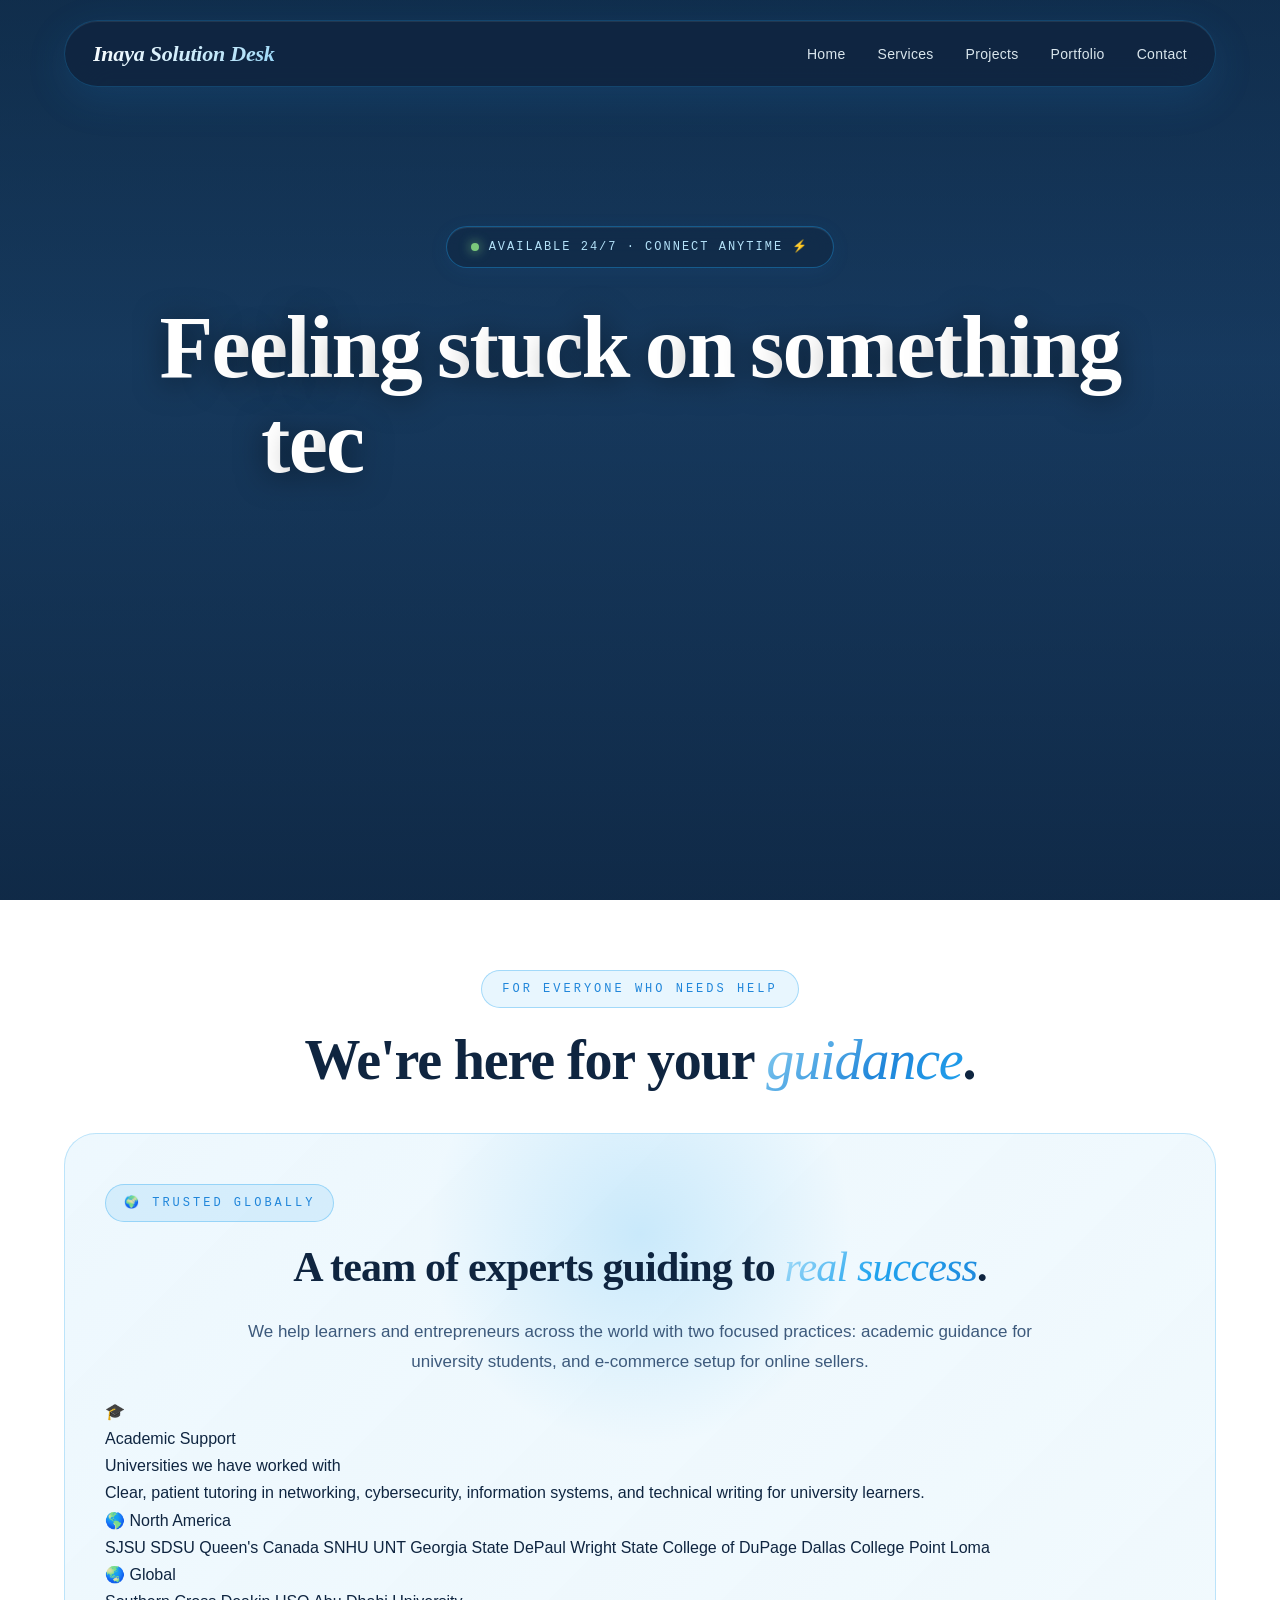
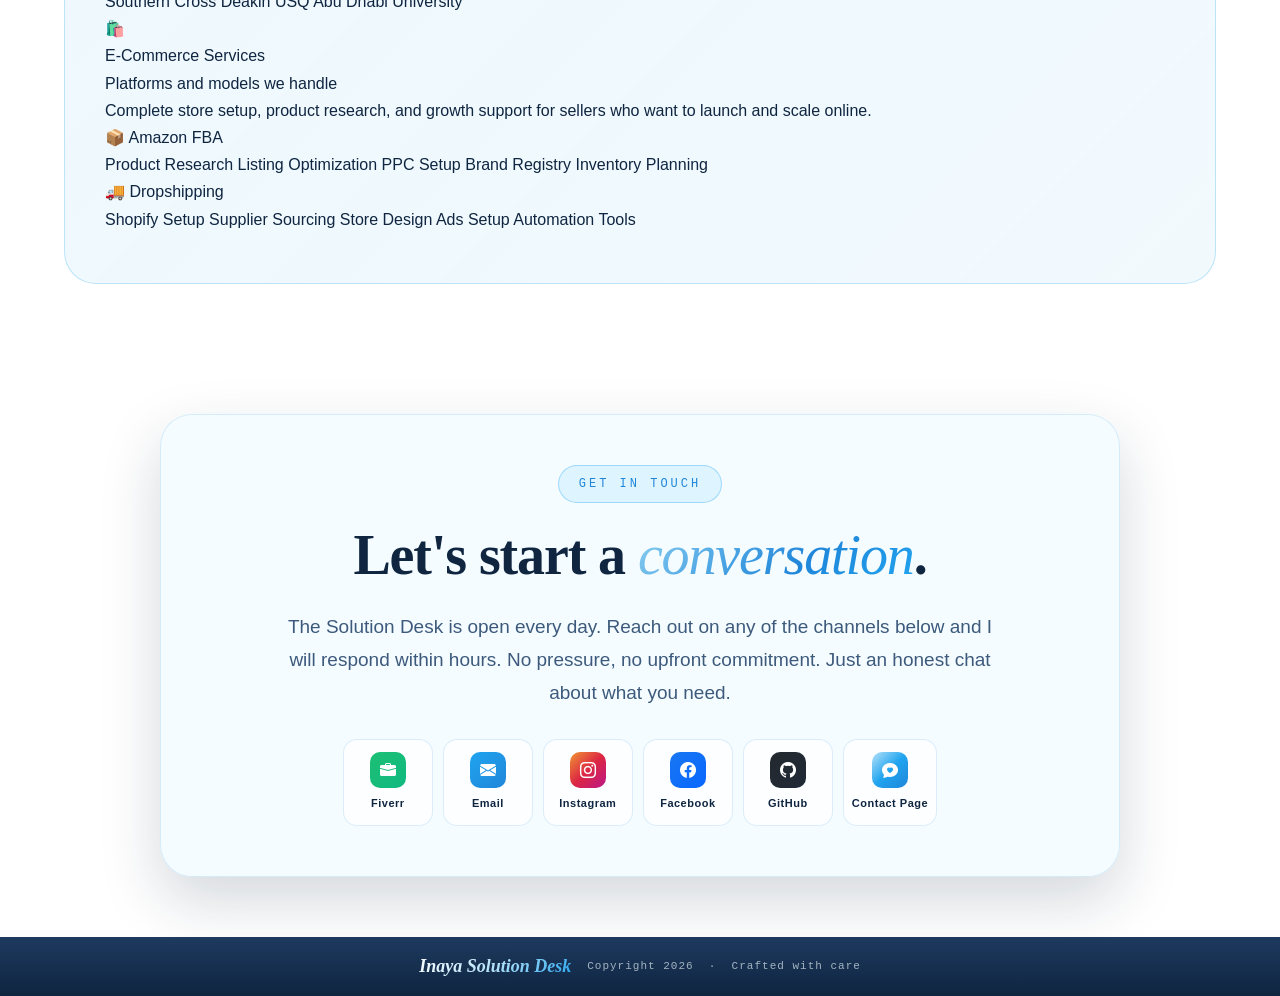
==== commit 9892ee57: "Update index.html" ====
--- a/index.html
+++ b/index.html
@@ -95,52 +95,86 @@
 
 <div class="trust-block reveal">
   <div class="trust-eyebrow">🌍 Trusted Globally</div>
-  <h3 class="trust-heading">A team of experts guiding to <em>real understanding</em>.</h3>
+  <h3 class="trust-heading">A team of experts guiding to <em>real success</em>.</h3>
   <p class="trust-lead">
-    We are a team of academic tutors and subject-matter experts who help university students master tough concepts through clear, patient explanation. Our focus is teaching the "why" behind every topic, because when students truly understand the reasoning, everything else follows naturally.
+    We help learners and entrepreneurs across the world with two focused practices: academic guidance for university students, and e-commerce setup for online sellers.
   </p>
-  <p class="trust-lead">
-    Over the years, our team has supported learners from universities across three continents in networking, cybersecurity, information systems, and technical writing. Whether you are stuck on a lab, confused by a concept, or need someone to walk you through a difficult topic, the desk is open.
-  </p>
-
-  <div class="universities-grid">
-
-    <div class="uni-region">
-      <div class="uni-region-header">
-        <span class="uni-flag">🌎</span>
+
+  <div class="trust-categories">
+
+    <!-- ACADEMIC -->
+    <div class="trust-category">
+      <div class="trust-cat-header">
+        <div class="trust-cat-icon">🎓</div>
         <div>
-          <div class="uni-region-title">North America</div>
-          <div class="uni-region-sub">Learners we have worked with</div>
-        </div>
-      </div>
-      <ul class="uni-list">
-        <li>San Jose State University (SJSU)</li>
-        <li>San Diego State University (SDSU)</li>
-        <li>Queen's University (Canada)</li>
-        <li>Southern New Hampshire University (SNHU)</li>
-        <li>University of North Texas</li>
-        <li>Georgia State University</li>
-        <li>DePaul University</li>
-        <li>Wright State University</li>
-        <li>College of DuPage</li>
-        <li>Dallas College</li>
-        <li>Point Loma Nazarene University</li>
-      </ul>
-    </div>
-    <div class="uni-region">
-      <div class="uni-region-header">
-        <span class="uni-flag">🌏</span>
+          <div class="trust-cat-title">Academic Support</div>
+          <div class="trust-cat-sub">Universities we have worked with</div>
+        </div>
+      </div>
+      <p class="trust-cat-desc">Clear, patient tutoring in networking, cybersecurity, information systems, and technical writing for university learners.</p>
+
+      <div class="uni-row-wrap">
+        <div class="uni-region-mini">
+          <div class="uni-mini-title">🌎 North America</div>
+          <div class="uni-chips">
+            <span class="uni-chip">SJSU</span>
+            <span class="uni-chip">SDSU</span>
+            <span class="uni-chip">Queen's Canada</span>
+            <span class="uni-chip">SNHU</span>
+            <span class="uni-chip">UNT</span>
+            <span class="uni-chip">Georgia State</span>
+            <span class="uni-chip">DePaul</span>
+            <span class="uni-chip">Wright State</span>
+            <span class="uni-chip">College of DuPage</span>
+            <span class="uni-chip">Dallas College</span>
+            <span class="uni-chip">Point Loma</span>
+          </div>
+        </div>
+        <div class="uni-region-mini">
+          <div class="uni-mini-title">🌏 Global</div>
+          <div class="uni-chips">
+            <span class="uni-chip">Southern Cross</span>
+            <span class="uni-chip">Deakin</span>
+            <span class="uni-chip">USQ</span>
+            <span class="uni-chip">Abu Dhabi University</span>
+          </div>
+        </div>
+      </div>
+    </div>
+
+    <!-- E-COMMERCE -->
+    <div class="trust-category">
+      <div class="trust-cat-header">
+        <div class="trust-cat-icon">🛍️</div>
         <div>
-          <div class="uni-region-title">Global</div>
-          <div class="uni-region-sub">Learners we have worked with</div>
-        </div>
-      </div>
-      <ul class="uni-list">
-        <li>Southern Cross University</li>
-        <li>Deakin University</li>
-        <li>University of Southern Queensland</li>
-        <li>Abu Dhabi University</li>
-      </ul>
+          <div class="trust-cat-title">E-Commerce Services</div>
+          <div class="trust-cat-sub">Platforms and models we handle</div>
+        </div>
+      </div>
+      <p class="trust-cat-desc">Complete store setup, product research, and growth support for sellers who want to launch and scale online.</p>
+
+      <div class="uni-row-wrap">
+        <div class="uni-region-mini">
+          <div class="uni-mini-title">📦 Amazon FBA</div>
+          <div class="uni-chips">
+            <span class="uni-chip">Product Research</span>
+            <span class="uni-chip">Listing Optimization</span>
+            <span class="uni-chip">PPC Setup</span>
+            <span class="uni-chip">Brand Registry</span>
+            <span class="uni-chip">Inventory Planning</span>
+          </div>
+        </div>
+        <div class="uni-region-mini">
+          <div class="uni-mini-title">🚚 Dropshipping</div>
+          <div class="uni-chips">
+            <span class="uni-chip">Shopify Setup</span>
+            <span class="uni-chip">Supplier Sourcing</span>
+            <span class="uni-chip">Store Design</span>
+            <span class="uni-chip">Ads Setup</span>
+            <span class="uni-chip">Automation Tools</span>
+          </div>
+        </div>
+      </div>
     </div>
 
   </div>
@@ -273,3 +307,4 @@
 
 </body>
 </html>
+
--- a/styles.css
+++ b/styles.css
@@ -1,56 +1,54 @@
 /* =====================================================
    INAYA SOLUTION DESK — MASTER STYLESHEET v2026
-   Premium warm-ivory design system with aurora accents
+   Cool sky blue design system with aurora accents
    ===================================================== */
-
-
 /* -------- DESIGN TOKENS -------- */
 :root {
-  /* Warm ivory + amber palette */
-  --ivory: #FAF7F0;
-  --ivory-warm: #F4EEDF;
-  --ivory-deep: #EDE4CE;
-  --cream-mist: #F9F3E4;
-
-  /* Sage supporting */
-  --sage-mint: #D8DFC2;
-  --sage-soft: #C5C8A3;
-  --sage-fresh: #9EAE97;
-  --olive-warm: #8F967B;
-
-  /* Warm accents (the star colors) */
-  --amber: #E8A85C;
-  --amber-deep: #D08B3E;
-  --peach: #F5C79C;
-  --terracotta: #C97B5A;
-  --terracotta-deep: #A85A3C;
-
-  /* Earth grounding */
-  --earth-taupe: #776B54;
-  --espresso: #3D3527;
-  --midnight: #1F1B12;
+  /* Cool sky blue palette (base) */
+  --ivory: #FFFFFF;
+  --ivory-warm: #F0FBFF;
+  --ivory-deep: #E4F5FE;
+  --cream-mist: #F5FBFF;
+
+  /* Sky supporting */
+  --sage-mint: #E4F5FE;
+  --sage-soft: #B4E2F9;
+  --sage-fresh: #8DD1F1;
+  --olive-warm: #4A6D8C;
+
+  /* Cool accents (the star colors) */
+  --amber: #20A4EF;
+  --amber-deep: #2086DA;
+  --peach: #B4E2F9;
+  --terracotta: #8DD1F1;
+  --terracotta-deep: #2086DA;
+
+  /* Cool grounding */
+  --earth-taupe: #4A6D8C;
+  --espresso: #1E3A5F;
+  --midnight: #0F2540;
 
   /* Neutrals */
   --white: #FFFFFF;
-  --off-white: #FEFCF7;
+  --off-white: #F0FBFF;
 
   /* Semantic */
-  --text-primary: #2A241A;
-  --text-secondary: #5A5142;
-  --text-muted: #8C8371;
-  --border-soft: rgba(119, 107, 84, 0.15);
-  --border-medium: rgba(119, 107, 84, 0.25);
+  --text-primary: #0F2540;
+  --text-secondary: #3D5A7C;
+  --text-muted: #7A94B0;
+  --border-soft: rgba(32, 132, 218, 0.15);
+  --border-medium: rgba(32, 132, 218, 0.25);
 
   /* Gradients */
-  --gradient-warm: linear-gradient(135deg, #F5C79C 0%, #E8A85C 50%, #D08B3E 100%);
-  --gradient-earth: linear-gradient(135deg, #8F967B 0%, #776B54 100%);
-  --gradient-glow: linear-gradient(135deg, #E8A85C 0%, #C97B5A 100%);
+  --gradient-warm: linear-gradient(135deg, #B4E2F9 0%, #20A4EF 50%, #2086DA 100%);
+  --gradient-earth: linear-gradient(135deg, #4A6D8C 0%, #1E3A5F 100%);
+  --gradient-glow: linear-gradient(135deg, #20A4EF 0%, #2086DA 100%);
 
   /* Elevation */
-  --shadow-soft: 0 4px 20px rgba(61, 53, 39, 0.06);
-  --shadow-medium: 0 12px 40px rgba(61, 53, 39, 0.10);
-  --shadow-strong: 0 24px 60px rgba(61, 53, 39, 0.15);
-  --shadow-glow-amber: 0 20px 60px rgba(232, 168, 92, 0.35);
+  --shadow-soft: 0 4px 20px rgba(32, 132, 218, 0.08);
+  --shadow-medium: 0 12px 40px rgba(32, 132, 218, 0.15);
+  --shadow-strong: 0 24px 60px rgba(15, 37, 64, 0.18);
+  --shadow-glow-amber: 0 20px 60px rgba(32, 164, 239, 0.40);
 
   /* Type scale */
   --text-xs: 11px;
@@ -99,19 +97,19 @@
 a { text-decoration: none; color: inherit; }
 img, video { display: block; max-width: 100%; }
 
-/* -------- SUBTLE NOISE TEXTURE (site-wide warmth) -------- */
+/* -------- SUBTLE NOISE TEXTURE -------- */
 body::before {
   content: '';
   position: fixed;
   inset: 0;
   pointer-events: none;
   z-index: 1;
-  opacity: 0.4;
-  background-image: url("data:image/svg+xml;utf8,<svg xmlns='http://www.w3.org/2000/svg' width='200' height='200'><filter id='n'><feTurbulence type='fractalNoise' baseFrequency='0.9' numOctaves='2'/><feColorMatrix values='0 0 0 0 0.24 0 0 0 0 0.21 0 0 0 0 0.16 0 0 0 0.04 0'/></filter><rect width='100%25' height='100%25' filter='url(%23n)'/></svg>");
+  opacity: 0.25;
+  background-image: url("data:image/svg+xml;utf8,<svg xmlns='http://www.w3.org/2000/svg' width='200' height='200'><filter id='n'><feTurbulence type='fractalNoise' baseFrequency='0.9' numOctaves='2'/><feColorMatrix values='0 0 0 0 0.12 0 0 0 0 0.23 0 0 0 0 0.37 0 0 0 0.04 0'/></filter><rect width='100%25' height='100%25' filter='url(%23n)'/></svg>");
   mix-blend-mode: multiply;
 }
 
-/* -------- AURORA ORBS (site background depth) -------- */
+/* -------- AURORA ORBS -------- */
 .aurora {
   position: fixed;
   inset: 0;
@@ -126,10 +124,10 @@
   opacity: 0.55;
   animation: floatOrb 30s ease-in-out infinite;
 }
-.orb-1 { width: 500px; height: 500px; background: var(--peach); top: -100px; right: -120px; }
-.orb-2 { width: 400px; height: 400px; background: var(--sage-fresh); top: 40%; left: -100px; animation-delay: -8s; opacity: 0.4; }
-.orb-3 { width: 450px; height: 450px; background: var(--amber); bottom: -100px; right: 20%; animation-delay: -15s; opacity: 0.4; }
-.orb-4 { width: 350px; height: 350px; background: var(--terracotta); top: 60%; right: -80px; animation-delay: -22s; opacity: 0.3; }
+.orb-1 { width: 500px; height: 500px; background: #B4E2F9; top: -100px; right: -120px; opacity: 0.55; }
+.orb-2 { width: 400px; height: 400px; background: #8DD1F1; top: 40%; left: -100px; animation-delay: -8s; opacity: 0.45; }
+.orb-3 { width: 450px; height: 450px; background: #20A4EF; bottom: -100px; right: 20%; animation-delay: -15s; opacity: 0.30; }
+.orb-4 { width: 350px; height: 350px; background: #2086DA; top: 60%; right: -80px; animation-delay: -22s; opacity: 0.25; }
 @keyframes floatOrb {
   0%, 100% { transform: translate(0, 0) scale(1); }
   33% { transform: translate(60px, 40px) scale(1.1); }
@@ -150,7 +148,7 @@
 .page-nav-wrap {
   position: sticky; top: 0; z-index: 100;
   padding: 20px 16px 0;
-  background: linear-gradient(180deg, rgba(250, 247, 240, 0.9) 0%, rgba(250, 247, 240, 0.5) 100%);
+  background: linear-gradient(180deg, rgba(240, 251, 255, 0.9) 0%, rgba(240, 251, 255, 0.5) 100%);
   backdrop-filter: blur(20px);
 }
 @media (min-width: 640px) { .page-nav-wrap { padding: 20px 24px 0; } }
@@ -162,9 +160,9 @@
   padding: 12px 20px;
   display: flex; align-items: center; justify-content: space-between; gap: 16px;
   max-width: 1400px; margin: 0 auto;
-  background: rgba(31, 27, 18, 0.85);
+  background: rgba(15, 37, 64, 0.88);
   backdrop-filter: blur(20px);
-  border: 1px solid rgba(232, 168, 92, 0.2);
+  border: 1px solid rgba(32, 164, 239, 0.25);
   box-shadow: var(--shadow-medium), inset 0 1px 0 rgba(255, 255, 255, 0.08);
 }
 @media (min-width: 768px) { .navbar { padding: 14px 28px; } }
@@ -173,7 +171,7 @@
   font-family: 'Playfair Display', serif;
   font-size: 16px; font-weight: 700; font-style: italic;
   letter-spacing: -0.01em; white-space: nowrap;
-  background: linear-gradient(135deg, #FAF7F0 0%, #F5C79C 40%, #E8A85C 80%, #F4EEDF 100%);
+  background: linear-gradient(135deg, #FFFFFF 0%, #B4E2F9 40%, #20A4EF 80%, #FFFFFF 100%);
   -webkit-background-clip: text; -webkit-text-fill-color: transparent; background-clip: text;
   background-size: 200% 200%;
   animation: shimmer 6s ease infinite;
@@ -190,7 +188,7 @@
 .nav-links a {
   font-family: 'Sora', 'Inter', sans-serif;
   font-size: 14px; font-weight: 500;
-  color: rgba(250, 247, 240, 0.85);
+  color: rgba(240, 251, 255, 0.9);
   transition: color 0.3s; position: relative; letter-spacing: 0.3px;
 }
 .nav-links a::after {
@@ -202,23 +200,23 @@
 .nav-links a:hover::after, .nav-links a.active::after { width: 100%; }
 
 .nav-toggle {
-  background: rgba(250, 247, 240, 0.1);
-  border: 1px solid rgba(250, 247, 240, 0.2);
+  background: rgba(240, 251, 255, 0.1);
+  border: 1px solid rgba(240, 251, 255, 0.2);
   color: var(--ivory); width: 40px; height: 40px;
   border-radius: 50%; font-size: 20px; cursor: pointer;
   display: flex; align-items: center; justify-content: center;
   transition: all 0.3s;
 }
-.nav-toggle:hover { background: rgba(232, 168, 92, 0.25); border-color: var(--amber); }
+.nav-toggle:hover { background: rgba(32, 164, 239, 0.25); border-color: var(--amber); }
 @media (min-width: 900px) { .nav-toggle { display: none; } }
 
 /* -------- MOBILE MENU -------- */
 .mobile-menu {
   position: fixed; top: 0; right: -100%;
   width: 85%; max-width: 320px; height: 100vh;
-  background: linear-gradient(180deg, rgba(31, 27, 18, 0.98) 0%, rgba(61, 53, 39, 0.98) 100%);
+  background: linear-gradient(180deg, rgba(15, 37, 64, 0.98) 0%, rgba(30, 58, 95, 0.98) 100%);
   backdrop-filter: blur(30px);
-  border-left: 1px solid rgba(232, 168, 92, 0.15);
+  border-left: 1px solid rgba(32, 164, 239, 0.15);
   z-index: 1000; padding: 100px 32px 40px;
   transition: right 0.4s cubic-bezier(0.4, 0, 0.2, 1);
   box-shadow: -20px 0 60px rgba(0,0,0,0.5);
@@ -228,22 +226,22 @@
 .mobile-menu ul li a {
   display: block; font-family: 'Sora', sans-serif;
   font-size: 20px; font-weight: 500;
-  color: rgba(250, 247, 240, 0.9);
-  padding: 16px 0; border-bottom: 1px solid rgba(250, 247, 240, 0.1);
+  color: rgba(240, 251, 255, 0.9);
+  padding: 16px 0; border-bottom: 1px solid rgba(240, 251, 255, 0.1);
   transition: all 0.3s;
 }
 .mobile-menu ul li a:hover, .mobile-menu ul li a.active { color: var(--amber); padding-left: 12px; }
 .mobile-menu-close {
   position: absolute; top: 24px; right: 24px;
-  background: rgba(250, 247, 240, 0.1);
-  border: 1px solid rgba(250, 247, 240, 0.15);
+  background: rgba(240, 251, 255, 0.1);
+  border: 1px solid rgba(240, 251, 255, 0.15);
   color: var(--ivory); width: 40px; height: 40px;
   border-radius: 50%; font-size: 20px; cursor: pointer;
   display: flex; align-items: center; justify-content: center;
 }
 .mobile-menu-backdrop {
   position: fixed; inset: 0;
-  background: rgba(31, 27, 18, 0.6);
+  background: rgba(15, 37, 64, 0.6);
   backdrop-filter: blur(4px);
   opacity: 0; visibility: hidden;
   transition: all 0.3s; z-index: 999;
@@ -265,8 +263,8 @@
 .hero-overlay {
   position: absolute; inset: 0; z-index: 1;
   background:
-    linear-gradient(180deg, rgba(31, 27, 18, 0.4) 0%, rgba(61, 53, 39, 0.2) 40%, rgba(31, 27, 18, 0.7) 100%),
-    linear-gradient(135deg, rgba(232, 168, 92, 0.08) 0%, rgba(201, 123, 90, 0.10) 100%);
+    linear-gradient(180deg, rgba(15, 37, 64, 0.55) 0%, rgba(30, 58, 95, 0.35) 40%, rgba(15, 37, 64, 0.75) 100%),
+    linear-gradient(135deg, rgba(32, 164, 239, 0.15) 0%, rgba(32, 134, 218, 0.20) 100%);
 }
 .hero-container {
   position: relative; z-index: 10;
@@ -290,11 +288,11 @@
 .hero-badge {
   display: inline-flex; align-items: center; gap: 10px;
   padding: 10px 22px; border-radius: var(--r-full);
-  background: rgba(31, 27, 18, 0.5);
+  background: rgba(15, 37, 64, 0.55);
   backdrop-filter: blur(16px);
-  border: 1px solid rgba(232, 168, 92, 0.3);
-  box-shadow: inset 0 1px 1px rgba(250, 247, 240, 0.1), var(--shadow-soft);
-  color: var(--peach);
+  border: 1px solid rgba(32, 164, 239, 0.4);
+  box-shadow: inset 0 1px 1px rgba(240, 251, 255, 0.1), var(--shadow-soft);
+  color: #B4E2F9;
   font-family: 'JetBrains Mono', monospace;
   font-size: 11px; font-weight: 500;
   margin-bottom: 32px;
@@ -319,7 +317,7 @@
   font-size: 44px; font-weight: 600;
   line-height: 1.08; letter-spacing: -0.02em;
   margin-bottom: 28px; max-width: 1000px;
-  color: var(--ivory);
+  color: var(--white);
   text-shadow: 0 4px 30px rgba(0,0,0,0.5);
 }
 @media (min-width: 480px) { .hero-heading { font-size: 56px; } }
@@ -328,11 +326,11 @@
 .hero-heading .word { display: inline-block; white-space: nowrap; margin: 0 6px; }
 @media (min-width: 768px) { .hero-heading .word { margin: 0 8px; } }
 .hero-heading .word.accent {
-  color: #F5C79C;
+  color: #B4E2F9;
   font-style: italic;
   font-weight: 600;
   text-shadow:
-    0 0 20px rgba(232, 168, 92, 0.6),
+    0 0 20px rgba(32, 164, 239, 0.7),
     0 4px 20px rgba(0, 0, 0, 0.5);
 }
 
@@ -346,7 +344,7 @@
 .hero-subheading {
   font-family: 'Inter', sans-serif;
   font-size: 16px; font-weight: 300;
-  color: rgba(250, 247, 240, 0.92);
+  color: rgba(240, 251, 255, 0.92);
   margin-bottom: 44px; max-width: 640px;
   line-height: 1.75;
   opacity: 0; transition: opacity 1000ms ease;
@@ -381,8 +379,8 @@
 }
 .btn-primary:hover {
   transform: translateY(-3px);
-  box-shadow: 0 15px 50px rgba(232, 168, 92, 0.4);
-  background: var(--ivory);
+  box-shadow: 0 15px 50px rgba(32, 164, 239, 0.4);
+  background: var(--ivory-warm);
 }
 .btn-ghost {
   background: transparent; color: var(--white);
@@ -394,12 +392,12 @@
   box-shadow: 0 15px 50px rgba(255, 255, 255, 0.35);
 }
 .btn-amber {
-  background: var(--gradient-warm); color: var(--espresso);
+  background: var(--gradient-warm); color: var(--white);
   box-shadow: var(--shadow-glow-amber);
 }
 .btn-amber:hover {
   transform: translateY(-3px);
-  box-shadow: 0 25px 70px rgba(232, 168, 92, 0.55);
+  box-shadow: 0 25px 70px rgba(32, 164, 239, 0.55);
 }
 .btn-dark {
   background: var(--espresso); color: var(--ivory);
@@ -421,7 +419,7 @@
 .hero-scroll-hint {
   position: absolute; bottom: 24px; left: 50%;
   transform: translateX(-50%);
-  color: rgba(250, 247, 240, 0.75);
+  color: rgba(240, 251, 255, 0.75);
   font-family: 'JetBrains Mono', monospace;
   font-size: 10px; letter-spacing: 2px; text-transform: uppercase;
   display: none; flex-direction: column;
@@ -448,14 +446,14 @@
   content: ''; position: absolute;
   top: -100px; right: -100px;
   width: 400px; height: 400px;
-  background: radial-gradient(circle, rgba(232, 168, 92, 0.25) 0%, transparent 70%);
+  background: radial-gradient(circle, rgba(32, 164, 239, 0.22) 0%, transparent 70%);
   border-radius: 50%; pointer-events: none;
 }
 .page-hero::after {
   content: ''; position: absolute;
   bottom: -100px; left: -100px;
   width: 400px; height: 400px;
-  background: radial-gradient(circle, rgba(201, 123, 90, 0.2) 0%, transparent 70%);
+  background: radial-gradient(circle, rgba(141, 209, 241, 0.28) 0%, transparent 70%);
   border-radius: 50%; pointer-events: none;
 }
 
@@ -464,11 +462,11 @@
   display: inline-block;
   font-family: 'JetBrains Mono', monospace;
   font-size: 11px; font-weight: 500;
-  color: var(--terracotta-deep);
+  color: var(--amber-deep);
   letter-spacing: 2.5px; text-transform: uppercase;
   margin-bottom: 20px; padding: 8px 18px;
-  background: rgba(232, 168, 92, 0.12);
-  border: 1px solid rgba(232, 168, 92, 0.35);
+  background: rgba(32, 164, 239, 0.10);
+  border: 1px solid rgba(32, 164, 239, 0.35);
   border-radius: var(--r-full);
   position: relative; z-index: 2;
 }
@@ -512,14 +510,14 @@
   content: ''; position: absolute;
   top: -150px; right: -100px;
   width: 500px; height: 500px;
-  background: radial-gradient(circle, rgba(232, 168, 92, 0.2) 0%, transparent 70%);
+  background: radial-gradient(circle, rgba(32, 164, 239, 0.20) 0%, transparent 70%);
   border-radius: 50%; pointer-events: none;
 }
 .guidance-section::after {
   content: ''; position: absolute;
   bottom: -150px; left: -100px;
   width: 500px; height: 500px;
-  background: radial-gradient(circle, rgba(158, 174, 151, 0.22) 0%, transparent 70%);
+  background: radial-gradient(circle, rgba(141, 209, 241, 0.25) 0%, transparent 70%);
   border-radius: 50%; pointer-events: none;
 }
 
@@ -537,7 +535,7 @@
 }
 
 .feature-card, .bento-item {
-  background: rgba(255, 255, 255, 0.6);
+  background: rgba(255, 255, 255, 0.75);
   backdrop-filter: blur(12px);
   border: 1px solid var(--border-soft);
   border-radius: var(--r-lg);
@@ -549,15 +547,15 @@
 .feature-card::before, .bento-item::before {
   content: ''; position: absolute;
   top: 0; left: -100%; width: 100%; height: 100%;
-  background: linear-gradient(90deg, transparent, rgba(232, 168, 92, 0.08), transparent);
+  background: linear-gradient(90deg, transparent, rgba(32, 164, 239, 0.10), transparent);
   transition: left 0.7s;
 }
 .feature-card:hover::before, .bento-item:hover::before { left: 100%; }
 .feature-card:hover, .bento-item:hover {
   transform: translateY(-8px);
   box-shadow: var(--shadow-strong);
-  border-color: rgba(232, 168, 92, 0.4);
-  background: rgba(255, 255, 255, 0.9);
+  border-color: rgba(32, 164, 239, 0.4);
+  background: rgba(255, 255, 255, 0.98);
 }
 .feature-icon {
   width: 56px; height: 56px;
@@ -591,9 +589,9 @@
 .philosophy-block {
   margin-top: 80px; text-align: center;
   padding: 60px 24px;
-  background: linear-gradient(135deg, rgba(232, 168, 92, 0.08) 0%, rgba(201, 123, 90, 0.08) 100%);
+  background: linear-gradient(135deg, rgba(32, 164, 239, 0.08) 0%, rgba(141, 209, 241, 0.12) 100%);
   border-radius: var(--r-xl);
-  border: 1px solid rgba(232, 168, 92, 0.2);
+  border: 1px solid rgba(32, 164, 239, 0.22);
   position: relative; overflow: hidden;
 }
 @media (min-width: 640px) { .philosophy-block { padding: 80px 40px; margin-top: 100px; } }
@@ -601,7 +599,7 @@
   content: ''; position: absolute;
   top: -100px; left: 50%; transform: translateX(-50%);
   width: 400px; height: 400px;
-  background: radial-gradient(circle, rgba(232, 168, 92, 0.15) 0%, transparent 60%);
+  background: radial-gradient(circle, rgba(32, 164, 239, 0.18) 0%, transparent 60%);
   border-radius: 50%; pointer-events: none;
 }
 .philosophy-block .quote-mark {
@@ -621,7 +619,7 @@
 @media (min-width: 1024px) { .philosophy-block p { font-size: 32px; } }
 .philosophy-block .attribution {
   font-family: 'Sora', sans-serif;
-  font-size: 12px; color: var(--terracotta-deep);
+  font-size: 12px; color: var(--amber-deep);
   font-weight: 600; letter-spacing: 2px;
   text-transform: uppercase; margin-top: 24px;
   position: relative; z-index: 2;
@@ -630,7 +628,7 @@
 /* -------- CONTACT SECTION -------- */
 .contact-section {
   padding: 100px 20px;
-  background: linear-gradient(135deg, var(--ivory-warm) 0%, var(--ivory-deep) 50%, var(--sage-mint) 100%);
+  background: linear-gradient(135deg, var(--ivory-warm) 0%, var(--ivory-deep) 50%, #C7EAFB 100%);
   position: relative; overflow: hidden;
 }
 @media (min-width: 640px) { .contact-section { padding: 120px 32px; } }
@@ -639,7 +637,7 @@
   content: ''; position: absolute;
   top: 50%; left: 50%; transform: translate(-50%, -50%);
   width: 800px; height: 800px;
-  background: radial-gradient(circle, rgba(255, 255, 255, 0.5) 0%, transparent 70%);
+  background: radial-gradient(circle, rgba(255, 255, 255, 0.55) 0%, transparent 70%);
   border-radius: 50%; pointer-events: none;
 }
 .contact-inner {
@@ -647,9 +645,9 @@
   text-align: center; max-width: 960px; margin: 0 auto;
 }
 .contact-card {
-  background: rgba(255, 255, 255, 0.7);
+  background: rgba(255, 255, 255, 0.75);
   backdrop-filter: blur(24px);
-  border: 1px solid rgba(255, 255, 255, 0.8);
+  border: 1px solid rgba(255, 255, 255, 0.85);
   border-radius: var(--r-xl);
   padding: 50px 24px;
   box-shadow: var(--shadow-strong);
@@ -669,7 +667,7 @@
   display: flex; flex-direction: column;
   align-items: center; gap: 10px;
   padding: 24px 16px;
-  background: rgba(255, 255, 255, 0.75);
+  background: rgba(255, 255, 255, 0.85);
   border: 1px solid var(--border-soft);
   border-radius: var(--r-lg);
   transition: all 0.4s;
@@ -691,7 +689,7 @@
 }
 .social-link:hover .social-icon { transform: scale(1.1) rotate(-8deg); }
 .social-link.fiverr .social-icon { background: linear-gradient(135deg, #1dbf73, #10b981); }
-.social-link.email .social-icon { background: linear-gradient(135deg, var(--terracotta), var(--amber-deep)); }
+.social-link.email .social-icon { background: linear-gradient(135deg, #20A4EF, #2086DA); }
 .social-link.instagram .social-icon { background: linear-gradient(135deg, #f09433, #dc2743, #bc1888); }
 .social-link.facebook .social-icon { background: linear-gradient(135deg, #1877f2, #0866ff); }
 .social-link.github .social-icon { background: linear-gradient(135deg, #24292e, #1f2937); }
@@ -708,7 +706,7 @@
 }
 @media (min-width: 640px) { .social-link .social-handle { font-size: 11px; } }
 
-/* -------- SERVICE BLOCKS (services page) -------- */
+/* -------- SERVICE BLOCKS -------- */
 .service-block {
   display: grid; grid-template-columns: 1fr;
   gap: 40px; align-items: center;
@@ -724,18 +722,18 @@
   border-radius: var(--r-xl);
   position: relative; overflow: hidden;
   display: flex; align-items: center; justify-content: center;
-  color: var(--ivory); padding: 40px;
+  color: var(--white); padding: 40px;
   box-shadow: var(--shadow-strong);
 }
-.service-visual.v1 { background: linear-gradient(135deg, var(--amber) 0%, var(--terracotta) 60%, var(--terracotta-deep) 100%); }
-.service-visual.v2 { background: linear-gradient(135deg, var(--sage-fresh) 0%, var(--olive-warm) 60%, var(--earth-taupe) 100%); }
-.service-visual.v3 { background: linear-gradient(135deg, var(--terracotta-deep) 0%, var(--earth-taupe) 100%); }
-.service-visual.v4 { background: linear-gradient(135deg, var(--peach) 0%, var(--amber) 50%, var(--amber-deep) 100%); }
+.service-visual.v1 { background: linear-gradient(135deg, #20A4EF 0%, #2086DA 60%, #0F2540 100%); }
+.service-visual.v2 { background: linear-gradient(135deg, #8DD1F1 0%, #20A4EF 60%, #2086DA 100%); }
+.service-visual.v3 { background: linear-gradient(135deg, #2086DA 0%, #1E3A5F 100%); }
+.service-visual.v4 { background: linear-gradient(135deg, #B4E2F9 0%, #20A4EF 50%, #2086DA 100%); }
 .service-visual::before {
   content: ''; position: absolute; inset: 0;
   background:
-    radial-gradient(circle at 30% 30%, rgba(255, 255, 255, 0.3) 0%, transparent 50%),
-    radial-gradient(circle at 70% 70%, rgba(0, 0, 0, 0.2) 0%, transparent 50%);
+    radial-gradient(circle at 30% 30%, rgba(255, 255, 255, 0.30) 0%, transparent 50%),
+    radial-gradient(circle at 70% 70%, rgba(0, 0, 0, 0.25) 0%, transparent 50%);
 }
 .service-visual-content { position: relative; z-index: 2; text-align: center; }
 .service-visual-content .big-icon { font-size: 100px; margin-bottom: 20px; opacity: 0.95; }
@@ -761,17 +759,17 @@
 .pricing-preview {
   display: grid; grid-template-columns: 1fr 1fr 1fr;
   gap: 10px; margin-bottom: 28px; padding: 20px;
-  background: linear-gradient(135deg, rgba(232, 168, 92, 0.08) 0%, rgba(201, 123, 90, 0.05) 100%);
-  border: 1px solid rgba(232, 168, 92, 0.25);
+  background: linear-gradient(135deg, rgba(32, 164, 239, 0.08) 0%, rgba(141, 209, 241, 0.10) 100%);
+  border: 1px solid rgba(32, 164, 239, 0.25);
   border-radius: var(--r-md);
 }
 .tier {
   text-align: center; padding: 14px 8px;
   border-radius: 12px;
-  background: rgba(255, 255, 255, 0.6);
+  background: rgba(255, 255, 255, 0.7);
   transition: all 0.3s;
 }
-.tier:hover { background: rgba(255, 255, 255, 0.95); transform: translateY(-3px); }
+.tier:hover { background: rgba(255, 255, 255, 0.98); transform: translateY(-3px); }
 .tier .tier-name {
   font-family: 'JetBrains Mono', monospace;
   font-size: 10px; color: var(--text-muted);
@@ -803,7 +801,7 @@
   width: 100%; padding: 14px 18px;
   font-family: 'Inter', sans-serif;
   font-size: 15px; color: var(--text-primary);
-  background: rgba(255, 255, 255, 0.7);
+  background: rgba(255, 255, 255, 0.8);
   border: 1px solid var(--border-medium);
   border-radius: 12px;
   transition: all 0.3s; outline: none;
@@ -811,7 +809,7 @@
 .form-input:focus, .form-textarea:focus, .form-select:focus {
   border-color: var(--amber);
   background: var(--white);
-  box-shadow: 0 0 0 4px rgba(232, 168, 92, 0.18);
+  box-shadow: 0 0 0 4px rgba(32, 164, 239, 0.18);
 }
 .form-textarea { resize: vertical; min-height: 130px; line-height: 1.6; }
 
@@ -821,7 +819,7 @@
   display: flex; flex-direction: column; gap: 12px;
 }
 .faq-item {
-  background: rgba(255, 255, 255, 0.7);
+  background: rgba(255, 255, 255, 0.8);
   border: 1px solid var(--border-soft);
   border-radius: var(--r-md);
   overflow: hidden;
@@ -829,7 +827,7 @@
 }
 .faq-item.open {
   border-color: var(--amber);
-  background: rgba(255, 255, 255, 0.95);
+  background: rgba(255, 255, 255, 0.98);
   box-shadow: var(--shadow-medium);
 }
 .faq-question {
@@ -861,7 +859,7 @@
 .faq-item.open .faq-answer { max-height: 500px; padding: 0 26px 26px; }
 .faq-answer p { font-size: 15px; color: var(--text-secondary); line-height: 1.75; }
 
-/* -------- TIMELINE (about page) -------- */
+/* -------- TIMELINE -------- */
 .timeline {
   max-width: 900px; margin: 60px auto 0;
   position: relative;
@@ -869,7 +867,7 @@
 .timeline::before {
   content: ''; position: absolute;
   left: 20px; top: 0; bottom: 0; width: 2px;
-  background: linear-gradient(180deg, var(--amber), var(--terracotta-deep));
+  background: linear-gradient(180deg, var(--amber), var(--amber-deep));
 }
 @media (min-width: 768px) { .timeline::before { left: 50%; transform: translateX(-1px); } }
 .timeline-item { position: relative; padding-left: 60px; margin-bottom: 50px; }
@@ -883,7 +881,7 @@
   background: var(--gradient-warm);
   border: 4px solid var(--ivory);
   border-radius: 50%;
-  box-shadow: 0 4px 12px rgba(232, 168, 92, 0.5);
+  box-shadow: 0 4px 12px rgba(32, 164, 239, 0.5);
   z-index: 2;
 }
 @media (min-width: 768px) {
@@ -892,7 +890,7 @@
 }
 .timeline-year {
   font-family: 'JetBrains Mono', monospace;
-  font-size: 12px; color: var(--terracotta-deep);
+  font-size: 12px; color: var(--amber-deep);
   letter-spacing: 2px; font-weight: 500;
   margin-bottom: 8px; text-transform: uppercase;
 }
@@ -916,29 +914,29 @@
   content: ''; position: absolute;
   top: -200px; left: 50%; transform: translateX(-50%);
   width: 900px; height: 900px;
-  background: radial-gradient(circle, rgba(232, 168, 92, 0.2) 0%, transparent 70%);
+  background: radial-gradient(circle, rgba(32, 164, 239, 0.25) 0%, transparent 70%);
   border-radius: 50%; pointer-events: none;
 }
 .cta-inner { position: relative; z-index: 2; max-width: 800px; margin: 0 auto; }
 .cta-section .section-eyebrow {
-  color: var(--peach);
-  background: rgba(232, 168, 92, 0.15);
-  border-color: rgba(232, 168, 92, 0.35);
+  color: #B4E2F9;
+  background: rgba(32, 164, 239, 0.15);
+  border-color: rgba(32, 164, 239, 0.4);
 }
 .cta-section h2 {
   font-family: 'Playfair Display', serif;
   font-size: 36px; font-weight: 600;
-  color: var(--ivory); margin-bottom: 24px;
+  color: var(--white); margin-bottom: 24px;
   line-height: 1.15; letter-spacing: -0.02em;
 }
 @media (min-width: 640px) { .cta-section h2 { font-size: 52px; } }
 .cta-section h2 em {
   font-style: italic; font-weight: 500;
-  background: linear-gradient(135deg, var(--peach) 0%, var(--amber) 100%);
+  background: linear-gradient(135deg, #B4E2F9 0%, #20A4EF 100%);
   -webkit-background-clip: text; -webkit-text-fill-color: transparent; background-clip: text;
 }
 .cta-section p {
-  font-size: 17px; color: rgba(250, 247, 240, 0.8);
+  font-size: 17px; color: rgba(240, 251, 255, 0.85);
   margin-bottom: 40px; font-weight: 300; line-height: 1.75;
 }
 .cta-buttons {
@@ -953,15 +951,15 @@
 footer .footer-brand {
   font-family: 'Playfair Display', serif;
   font-size: 22px; font-weight: 700; font-style: italic;
-  color: var(--ivory); margin-bottom: 12px;
+  color: var(--white); margin-bottom: 12px;
   display: inline-block;
-  background: linear-gradient(135deg, var(--ivory) 0%, var(--peach) 50%, var(--amber) 100%);
+  background: linear-gradient(135deg, #FFFFFF 0%, #B4E2F9 50%, #20A4EF 100%);
   -webkit-background-clip: text; -webkit-text-fill-color: transparent; background-clip: text;
 }
 @media (min-width: 640px) { footer .footer-brand { font-size: 24px; } }
 footer p {
   font-family: 'JetBrains Mono', monospace;
-  font-size: 11px; color: rgba(250, 247, 240, 0.6);
+  font-size: 11px; color: rgba(240, 251, 255, 0.65);
   letter-spacing: 1px; margin-top: 8px;
 }
 @media (min-width: 640px) { footer p { font-size: 12px; } }
@@ -972,13 +970,14 @@
   transition: opacity 1s ease, transform 1s ease;
 }
 .reveal.visible { opacity: 1; transform: translateY(0); }
+
 /* -------- TRUST / UNIVERSITIES BLOCK -------- */
 .trust-block {
   margin-top: 80px;
   padding: 60px 30px;
-  background: linear-gradient(135deg, rgba(232, 168, 92, 0.08) 0%, rgba(201, 123, 90, 0.08) 100%);
+  background: linear-gradient(135deg, rgba(32, 164, 239, 0.08) 0%, rgba(141, 209, 241, 0.12) 100%);
   border-radius: var(--r-xl);
-  border: 1px solid rgba(232, 168, 92, 0.25);
+  border: 1px solid rgba(32, 164, 239, 0.25);
   position: relative;
   overflow: hidden;
 }
@@ -991,7 +990,7 @@
   transform: translateX(-50%);
   width: 500px;
   height: 500px;
-  background: radial-gradient(circle, rgba(232, 168, 92, 0.15) 0%, transparent 60%);
+  background: radial-gradient(circle, rgba(32, 164, 239, 0.18) 0%, transparent 60%);
   border-radius: 50%;
   pointer-events: none;
 }
@@ -1001,13 +1000,13 @@
   display: inline-block;
   font-family: 'JetBrains Mono', monospace;
   font-size: 12px;
-  color: var(--terracotta-deep);
+  color: var(--amber-deep);
   letter-spacing: 3px;
   text-transform: uppercase;
   margin-bottom: 20px;
   padding: 8px 18px;
-  background: rgba(232, 168, 92, 0.12);
-  border: 1px solid rgba(232, 168, 92, 0.35);
+  background: rgba(32, 164, 239, 0.12);
+  border: 1px solid rgba(32, 164, 239, 0.35);
   border-radius: var(--r-full);
   font-weight: 500;
 }
@@ -1053,7 +1052,7 @@
 @media (min-width: 900px) { .universities-grid { grid-template-columns: 1fr 1fr; gap: 30px; } }
 
 .uni-region {
-  background: rgba(255, 255, 255, 0.75);
+  background: rgba(255, 255, 255, 0.85);
   backdrop-filter: blur(12px);
   border: 1px solid var(--border-soft);
   border-radius: var(--r-lg);
@@ -1064,8 +1063,8 @@
 .uni-region:hover {
   transform: translateY(-6px);
   box-shadow: var(--shadow-strong);
-  border-color: rgba(232, 168, 92, 0.4);
-  background: rgba(255, 255, 255, 0.95);
+  border-color: rgba(32, 164, 239, 0.45);
+  background: rgba(255, 255, 255, 0.98);
 }
 
 .uni-region-header {
@@ -1118,15 +1117,173 @@
   font-size: 15px;
   color: var(--text-secondary);
   padding: 10px 14px;
-  background: rgba(232, 168, 92, 0.06);
+  background: rgba(32, 164, 239, 0.06);
   border-left: 3px solid var(--amber);
   border-radius: 8px;
   transition: all 0.3s;
   font-weight: 500;
 }
 .uni-list li:hover {
-  background: rgba(232, 168, 92, 0.15);
+  background: rgba(32, 164, 239, 0.15);
   border-left-color: var(--amber-deep);
   transform: translateX(4px);
   color: var(--text-primary);
 }
+
+/* =====================================================
+   FIX BLOCK — Tighter spacing, solid white, compact contact & footer
+   ===================================================== */
+
+/* Fix 1: Solid white background everywhere (no blue gradients on page) */
+body {
+  background: #FFFFFF !important;
+}
+.page-hero {
+  background: #FFFFFF !important;
+}
+.guidance-section {
+  background: #FFFFFF !important;
+}
+.page-hero::before,
+.page-hero::after,
+.guidance-section::before,
+.guidance-section::after {
+  display: none !important;
+}
+
+/* Fix 2: Reduce section spacing (cut padding roughly in half) */
+.page-hero {
+  padding: 40px 20px 40px !important;
+}
+@media (min-width: 768px) {
+  .page-hero {
+    padding: 60px 40px 60px !important;
+  }
+}
+
+.guidance-section {
+  padding: 50px 20px !important;
+}
+@media (min-width: 640px) {
+  .guidance-section {
+    padding: 60px 32px !important;
+  }
+}
+@media (min-width: 1024px) {
+  .guidance-section {
+    padding: 70px 64px !important;
+  }
+}
+
+.section-header {
+  margin-bottom: 30px !important;
+}
+.section-lead {
+  margin-bottom: 24px !important;
+}
+
+.trust-block {
+  margin-top: 30px !important;
+  padding: 40px 24px !important;
+}
+@media (min-width: 640px) {
+  .trust-block {
+    padding: 50px 40px !important;
+    margin-top: 40px !important;
+  }
+}
+
+.philosophy-block {
+  margin-top: 40px !important;
+  padding: 40px 24px !important;
+}
+@media (min-width: 640px) {
+  .philosophy-block {
+    padding: 50px 40px !important;
+    margin-top: 50px !important;
+  }
+}
+/* Fix 3: Contact section — icons in ONE ROW, smaller */
+.contact-section {
+  padding: 50px 20px !important;
+  background: #FFFFFF !important;
+}
+@media (min-width: 640px) {
+  .contact-section {
+    padding: 60px 32px !important;
+  }
+}
+.contact-section::before {
+  display: none !important;
+}
+.contact-card {
+  padding: 40px 20px !important;
+  background: rgba(240, 251, 255, 0.7) !important;
+  border: 1px solid rgba(32, 132, 218, 0.15) !important;
+}
+@media (min-width: 640px) {
+  .contact-card {
+    padding: 50px 40px !important;
+  }
+}
+.social-grid {
+  display: flex !important;
+  flex-wrap: nowrap !important;
+  justify-content: center !important;
+  gap: 10px !important;
+  margin-top: 30px !important;
+  max-width: 100% !important;
+  overflow-x: auto;
+}
+.social-link {
+  flex: 0 0 auto !important;
+  padding: 12px 8px !important;
+  min-width: 90px !important;
+  max-width: 110px !important;
+  gap: 6px !important;
+  border-radius: 14px !important;
+}
+.social-link .social-icon {
+  width: 36px !important;
+  height: 36px !important;
+  font-size: 16px !important;
+  border-radius: 10px !important;
+}
+.social-link .social-label {
+  font-size: 11px !important;
+}
+.social-link .social-handle {
+  display: none !important;
+}
+/* Fix 4: Compact footer (like navbar height) */
+footer {
+  padding: 14px 20px !important;
+  display: flex !important;
+  align-items: center !important;
+  justify-content: center !important;
+  gap: 16px !important;
+  flex-wrap: wrap !important;
+}
+footer .footer-brand {
+  font-size: 16px !important;
+  margin-bottom: 0 !important;
+}
+@media (min-width: 640px) {
+  footer .footer-brand {
+    font-size: 18px !important;
+  }
+}
+footer p {
+  margin-top: 0 !important;
+  font-size: 10px !important;
+}
+@media (min-width: 640px) {
+  footer p {
+    font-size: 11px !important;
+  }
+}
+/* Fix aurora orbs — dim them since bg is now solid white */
+.aurora-orb {
+  opacity: 0.15 !important;
+}
+
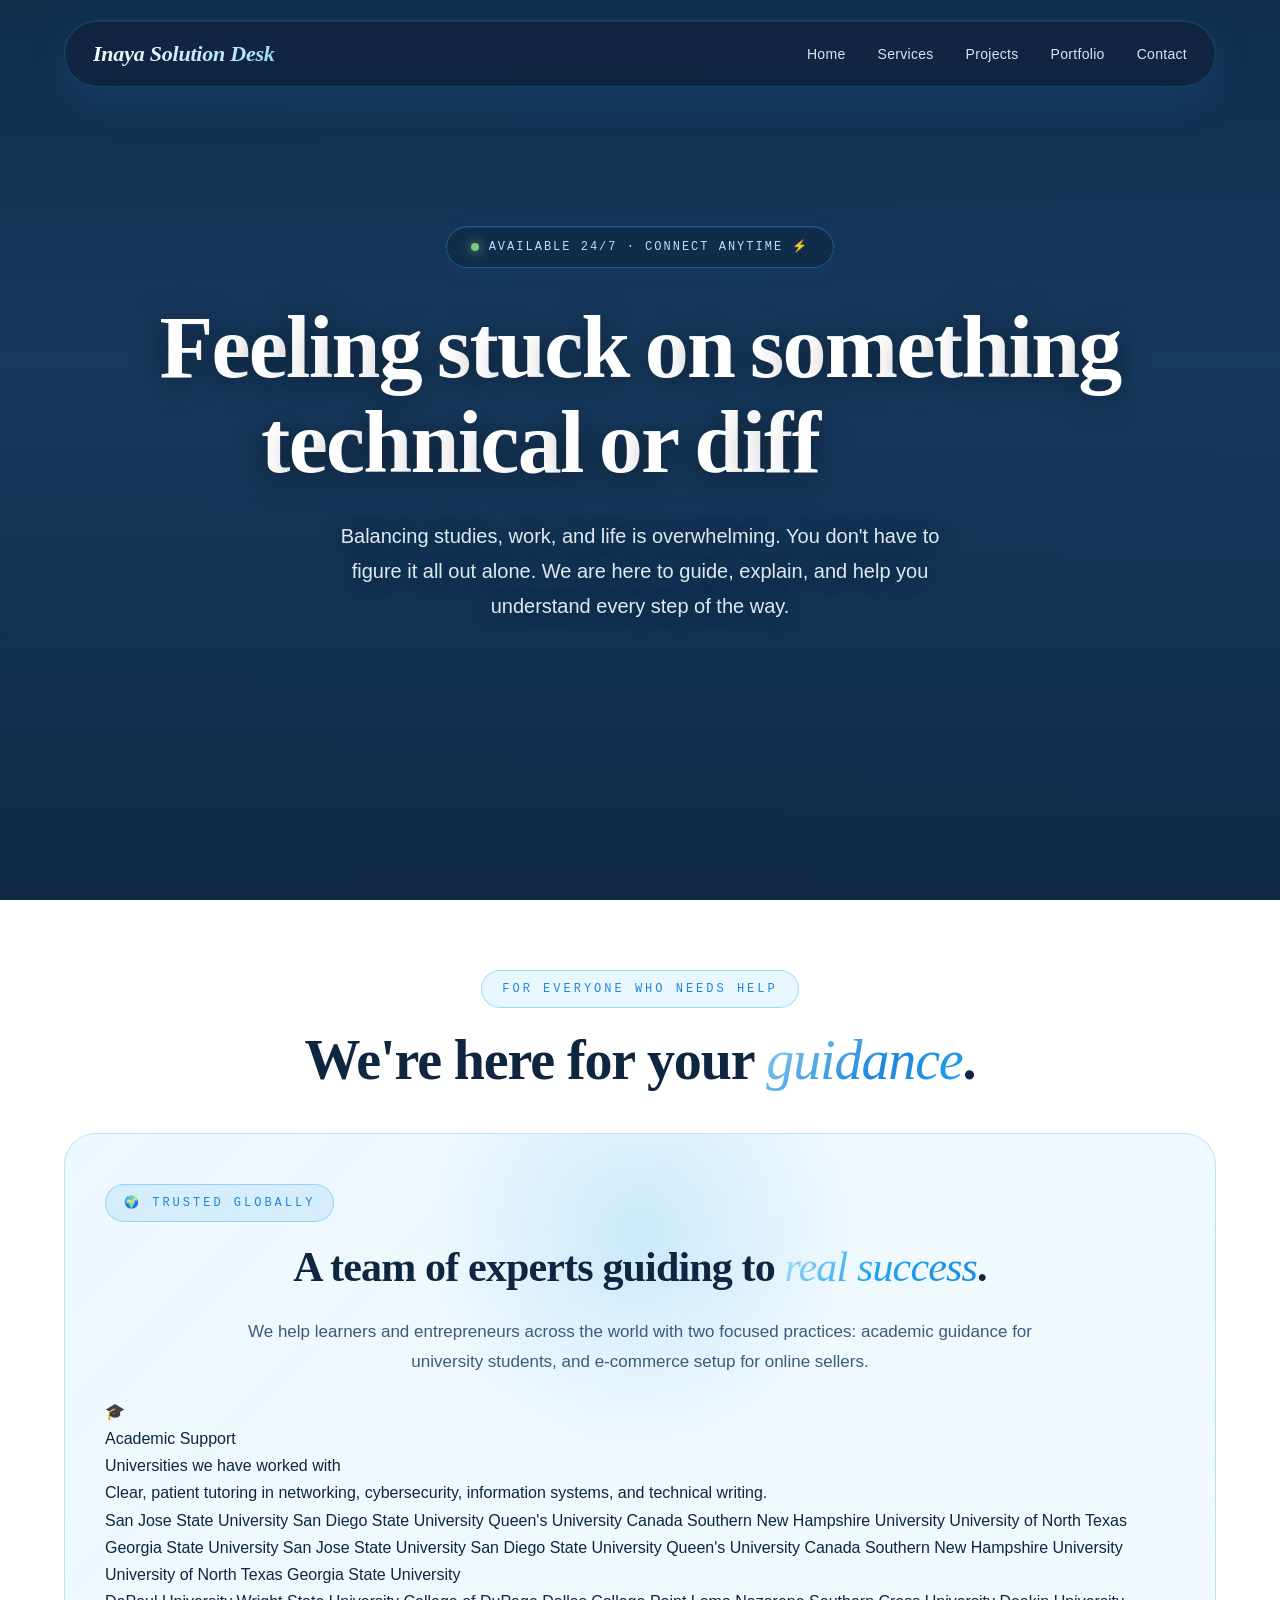
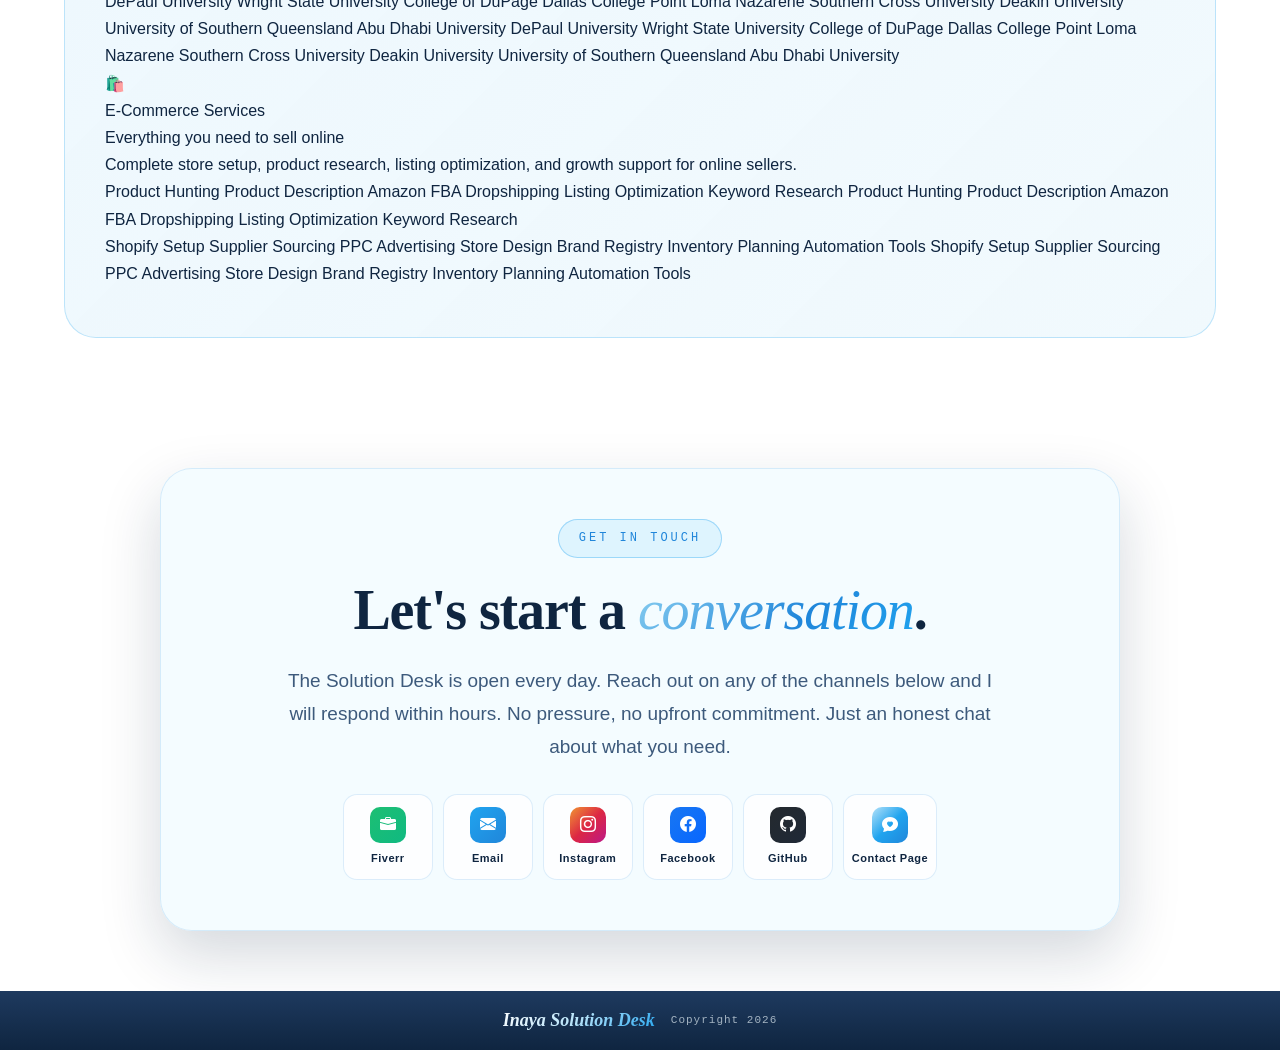
==== commit 7fe2234f: "Update index.html" ====
--- a/index.html
+++ b/index.html
@@ -92,7 +92,6 @@
       <span class="section-eyebrow">For Everyone Who Needs Help</span>
       <h2 class="section-title">We're here for your <em>guidance</em>.</h2>
     </div>
-
 <div class="trust-block reveal">
   <div class="trust-eyebrow">🌍 Trusted Globally</div>
   <h3 class="trust-heading">A team of experts guiding to <em>real success</em>.</h3>
@@ -102,7 +101,7 @@
 
   <div class="trust-categories">
 
-    <!-- ACADEMIC -->
+    <!-- ACADEMIC CARD -->
     <div class="trust-category">
       <div class="trust-cat-header">
         <div class="trust-cat-icon">🎓</div>
@@ -111,67 +110,98 @@
           <div class="trust-cat-sub">Universities we have worked with</div>
         </div>
       </div>
-      <p class="trust-cat-desc">Clear, patient tutoring in networking, cybersecurity, information systems, and technical writing for university learners.</p>
-
-      <div class="uni-row-wrap">
-        <div class="uni-region-mini">
-          <div class="uni-mini-title">🌎 North America</div>
-          <div class="uni-chips">
-            <span class="uni-chip">SJSU</span>
-            <span class="uni-chip">SDSU</span>
-            <span class="uni-chip">Queen's Canada</span>
-            <span class="uni-chip">SNHU</span>
-            <span class="uni-chip">UNT</span>
-            <span class="uni-chip">Georgia State</span>
-            <span class="uni-chip">DePaul</span>
-            <span class="uni-chip">Wright State</span>
-            <span class="uni-chip">College of DuPage</span>
-            <span class="uni-chip">Dallas College</span>
-            <span class="uni-chip">Point Loma</span>
+      <p class="trust-cat-desc">Clear, patient tutoring in networking, cybersecurity, information systems, and technical writing.</p>
+
+      <div class="marquee-wrap">
+        <div class="marquee">
+          <div class="marquee-track">
+            <span class="marquee-item">San Jose State University</span>
+            <span class="marquee-item">San Diego State University</span>
+            <span class="marquee-item">Queen's University Canada</span>
+            <span class="marquee-item">Southern New Hampshire University</span>
+            <span class="marquee-item">University of North Texas</span>
+            <span class="marquee-item">Georgia State University</span>
+            <!-- duplicate for seamless loop -->
+            <span class="marquee-item">San Jose State University</span>
+            <span class="marquee-item">San Diego State University</span>
+            <span class="marquee-item">Queen's University Canada</span>
+            <span class="marquee-item">Southern New Hampshire University</span>
+            <span class="marquee-item">University of North Texas</span>
+            <span class="marquee-item">Georgia State University</span>
           </div>
         </div>
-        <div class="uni-region-mini">
-          <div class="uni-mini-title">🌏 Global</div>
-          <div class="uni-chips">
-            <span class="uni-chip">Southern Cross</span>
-            <span class="uni-chip">Deakin</span>
-            <span class="uni-chip">USQ</span>
-            <span class="uni-chip">Abu Dhabi University</span>
+        <div class="marquee">
+          <div class="marquee-track reverse">
+            <span class="marquee-item">DePaul University</span>
+            <span class="marquee-item">Wright State University</span>
+            <span class="marquee-item">College of DuPage</span>
+            <span class="marquee-item">Dallas College</span>
+            <span class="marquee-item">Point Loma Nazarene</span>
+            <span class="marquee-item">Southern Cross University</span>
+            <span class="marquee-item">Deakin University</span>
+            <span class="marquee-item">University of Southern Queensland</span>
+            <span class="marquee-item">Abu Dhabi University</span>
+            <!-- duplicate for seamless loop -->
+            <span class="marquee-item">DePaul University</span>
+            <span class="marquee-item">Wright State University</span>
+            <span class="marquee-item">College of DuPage</span>
+            <span class="marquee-item">Dallas College</span>
+            <span class="marquee-item">Point Loma Nazarene</span>
+            <span class="marquee-item">Southern Cross University</span>
+            <span class="marquee-item">Deakin University</span>
+            <span class="marquee-item">University of Southern Queensland</span>
+            <span class="marquee-item">Abu Dhabi University</span>
           </div>
         </div>
       </div>
     </div>
 
-    <!-- E-COMMERCE -->
+    <!-- E-COMMERCE CARD -->
     <div class="trust-category">
       <div class="trust-cat-header">
         <div class="trust-cat-icon">🛍️</div>
         <div>
           <div class="trust-cat-title">E-Commerce Services</div>
-          <div class="trust-cat-sub">Platforms and models we handle</div>
-        </div>
-      </div>
-      <p class="trust-cat-desc">Complete store setup, product research, and growth support for sellers who want to launch and scale online.</p>
-
-      <div class="uni-row-wrap">
-        <div class="uni-region-mini">
-          <div class="uni-mini-title">📦 Amazon FBA</div>
-          <div class="uni-chips">
-            <span class="uni-chip">Product Research</span>
-            <span class="uni-chip">Listing Optimization</span>
-            <span class="uni-chip">PPC Setup</span>
-            <span class="uni-chip">Brand Registry</span>
-            <span class="uni-chip">Inventory Planning</span>
+          <div class="trust-cat-sub">Everything you need to sell online</div>
+        </div>
+      </div>
+      <p class="trust-cat-desc">Complete store setup, product research, listing optimization, and growth support for online sellers.</p>
+
+      <div class="marquee-wrap">
+        <div class="marquee">
+          <div class="marquee-track">
+            <span class="marquee-item">Product Hunting</span>
+            <span class="marquee-item">Product Description</span>
+            <span class="marquee-item">Amazon FBA</span>
+            <span class="marquee-item">Dropshipping</span>
+            <span class="marquee-item">Listing Optimization</span>
+            <span class="marquee-item">Keyword Research</span>
+            <!-- duplicate for seamless loop -->
+            <span class="marquee-item">Product Hunting</span>
+            <span class="marquee-item">Product Description</span>
+            <span class="marquee-item">Amazon FBA</span>
+            <span class="marquee-item">Dropshipping</span>
+            <span class="marquee-item">Listing Optimization</span>
+            <span class="marquee-item">Keyword Research</span>
           </div>
         </div>
-        <div class="uni-region-mini">
-          <div class="uni-mini-title">🚚 Dropshipping</div>
-          <div class="uni-chips">
-            <span class="uni-chip">Shopify Setup</span>
-            <span class="uni-chip">Supplier Sourcing</span>
-            <span class="uni-chip">Store Design</span>
-            <span class="uni-chip">Ads Setup</span>
-            <span class="uni-chip">Automation Tools</span>
+        <div class="marquee">
+          <div class="marquee-track reverse">
+            <span class="marquee-item">Shopify Setup</span>
+            <span class="marquee-item">Supplier Sourcing</span>
+            <span class="marquee-item">PPC Advertising</span>
+            <span class="marquee-item">Store Design</span>
+            <span class="marquee-item">Brand Registry</span>
+            <span class="marquee-item">Inventory Planning</span>
+            <span class="marquee-item">Automation Tools</span>
+            <!-- duplicate for seamless loop -->
+            <span class="marquee-item">Shopify Setup</span>
+            <span class="marquee-item">Supplier Sourcing</span>
+            <span class="marquee-item">PPC Advertising</span>
+            <span class="marquee-item">Store Design</span>
+            <span class="marquee-item">Brand Registry</span>
+            <span class="marquee-item">Inventory Planning</span>
+            <span class="marquee-item">Automation Tools</span>
           </div>
         </div>
       </div>
@@ -179,6 +209,7 @@
 
   </div>
 </div>
+
   </div>
 </section>
 
@@ -231,7 +262,7 @@
 <!-- FOOTER -->
 <footer>
   <div class="footer-brand">Inaya Solution Desk</div>
-  <p>Copyright 2026 &nbsp;&middot;&nbsp; Crafted with care</p>
+  <p>Copyright 2026</p>
 </footer>
 
 <script>
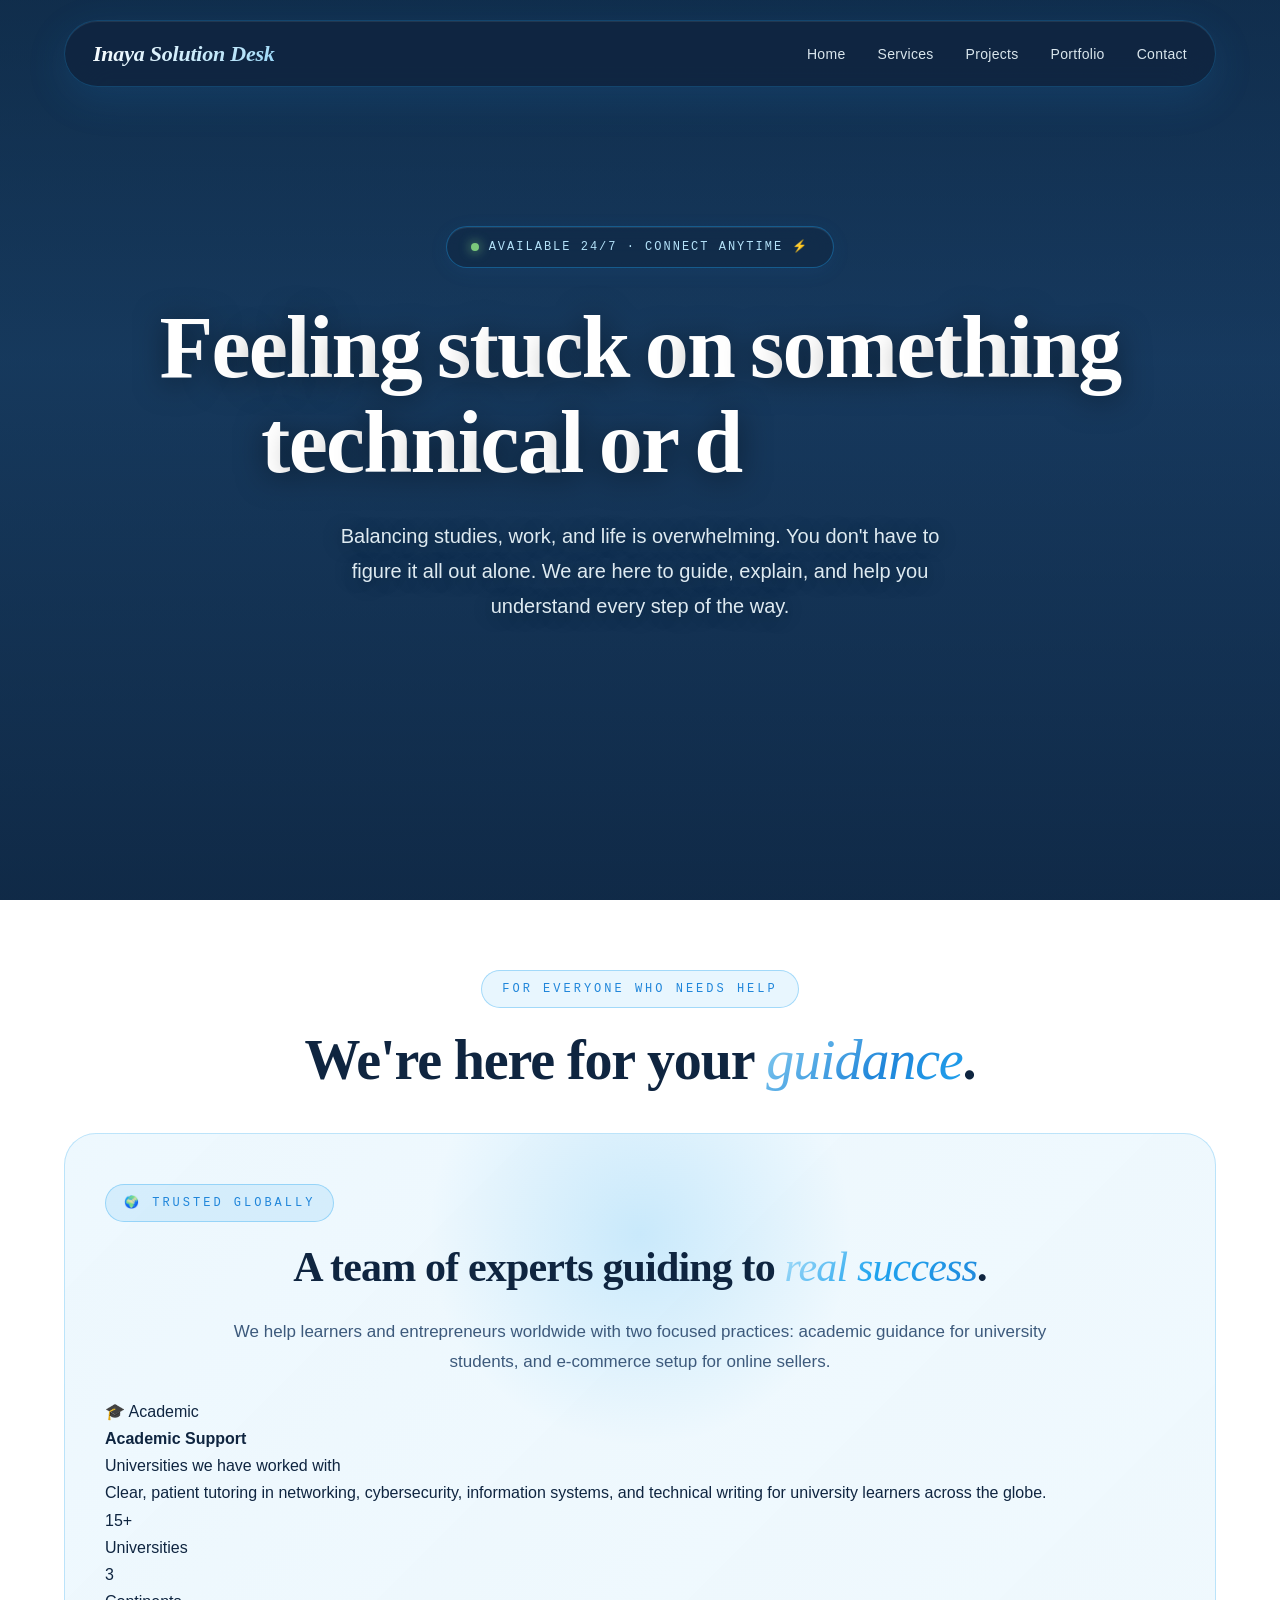
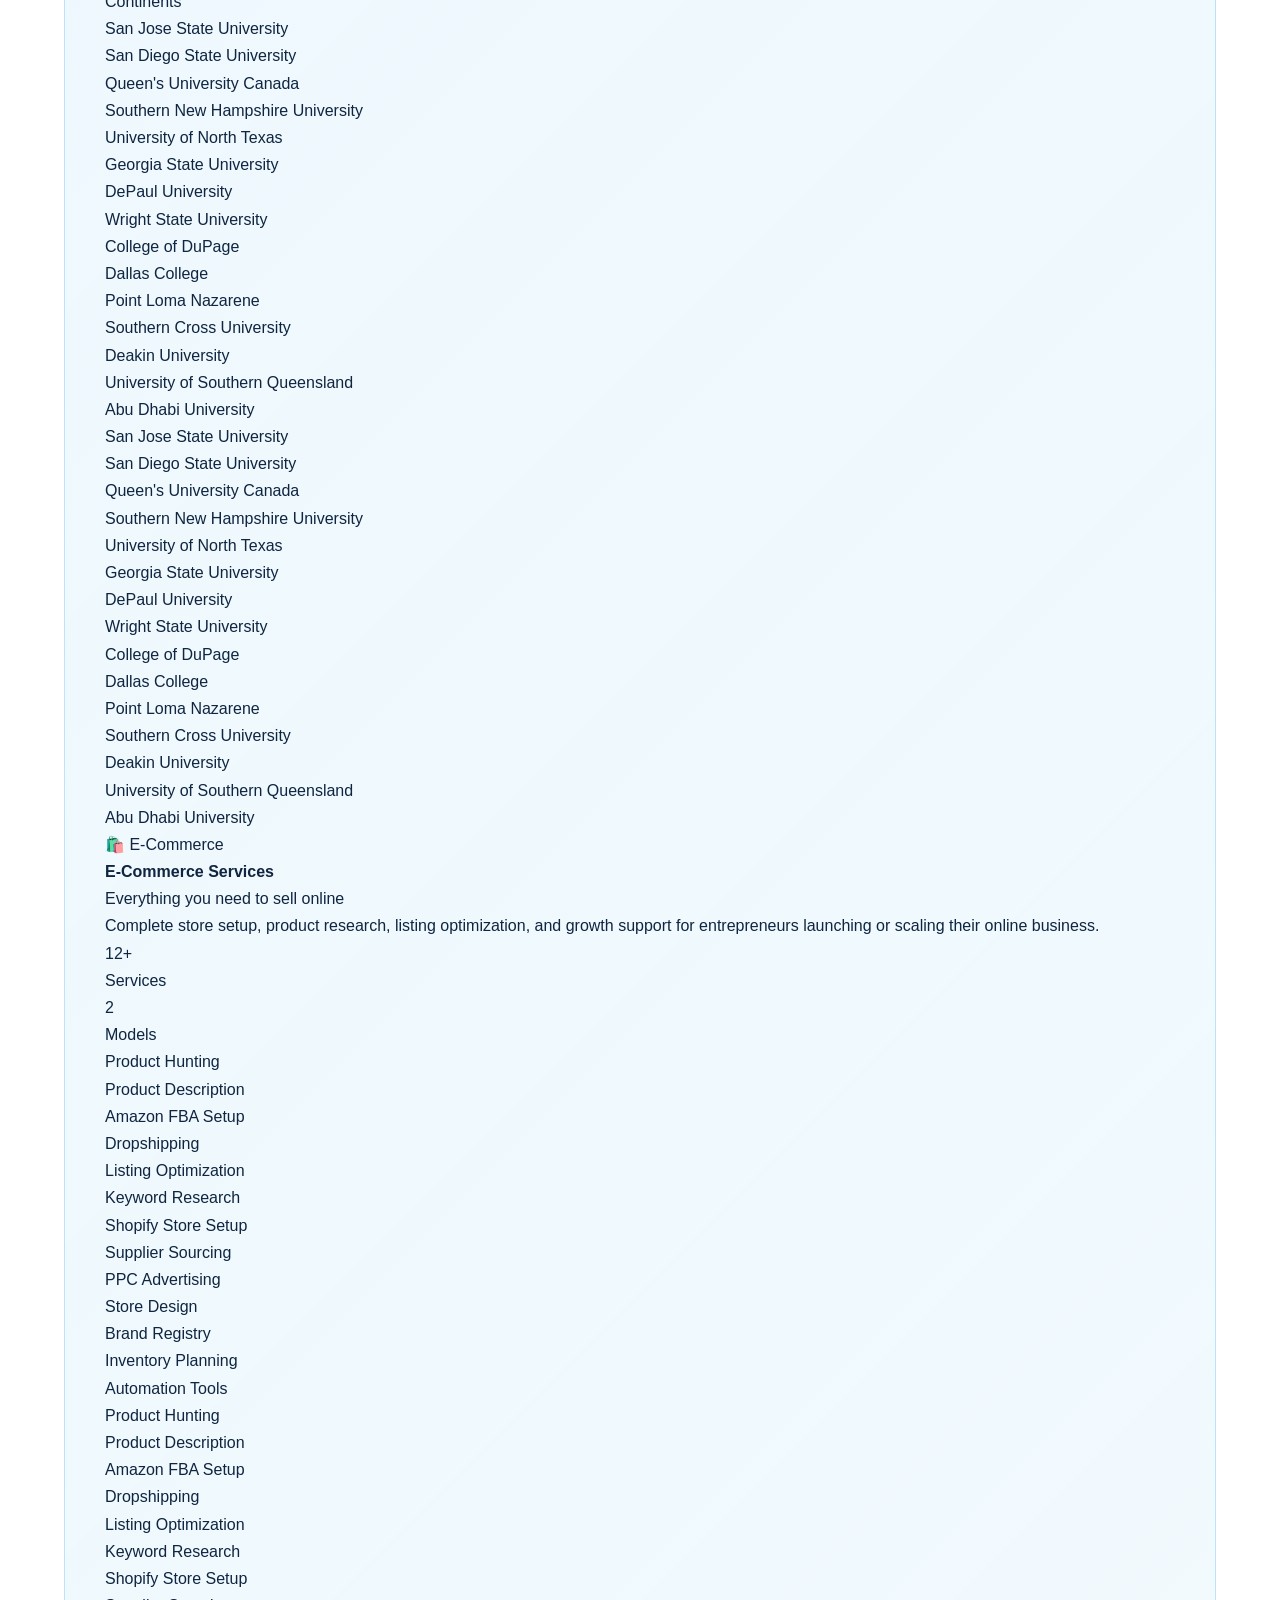
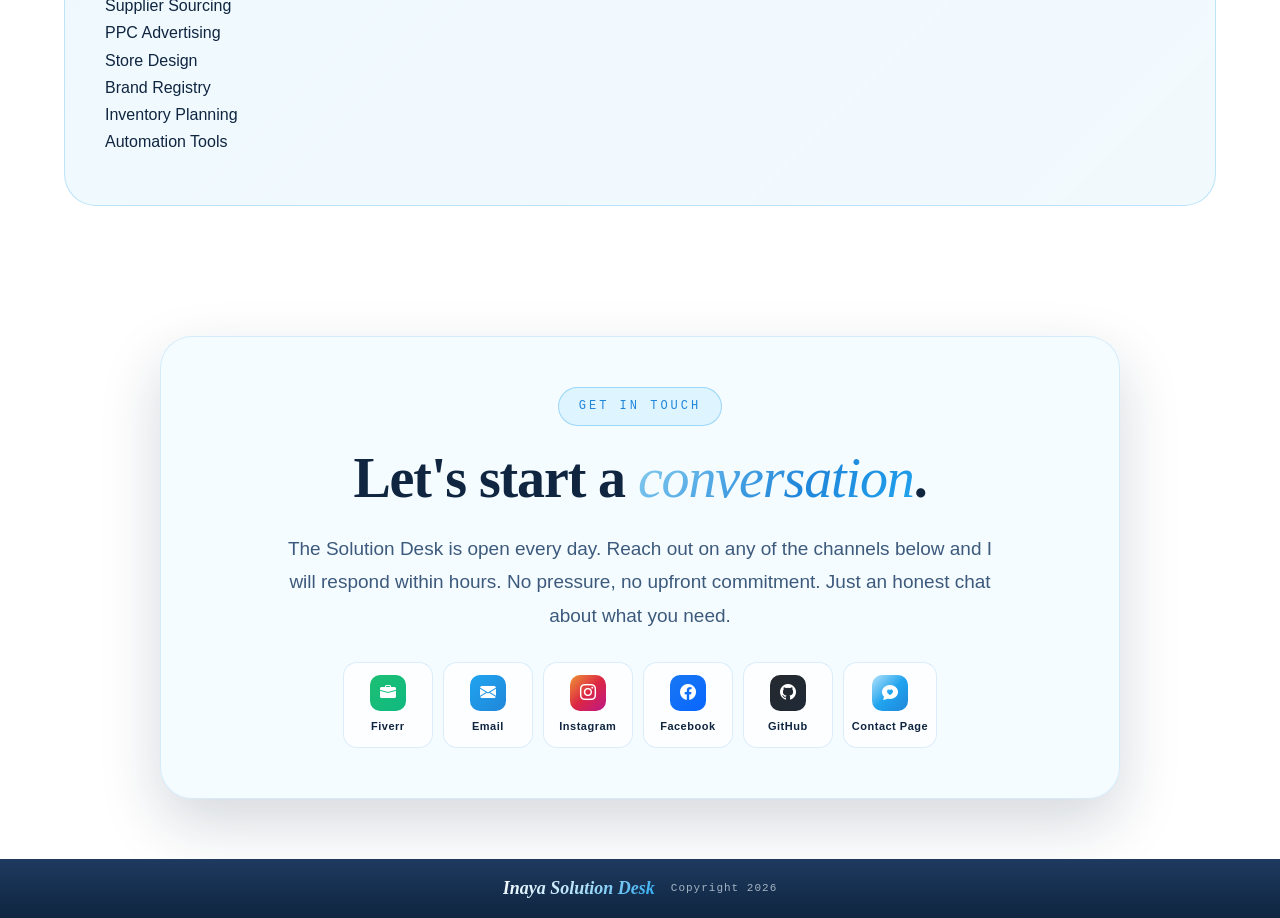
==== commit 6035a3d8: "Update index.html" ====
--- a/index.html
+++ b/index.html
@@ -96,119 +96,127 @@
   <div class="trust-eyebrow">🌍 Trusted Globally</div>
   <h3 class="trust-heading">A team of experts guiding to <em>real success</em>.</h3>
   <p class="trust-lead">
-    We help learners and entrepreneurs across the world with two focused practices: academic guidance for university students, and e-commerce setup for online sellers.
+    We help learners and entrepreneurs worldwide with two focused practices: academic guidance for university students, and e-commerce setup for online sellers.
   </p>
 
   <div class="trust-categories">
 
-    <!-- ACADEMIC CARD -->
+    <!-- ============ ACADEMIC ============ -->
     <div class="trust-category">
-      <div class="trust-cat-header">
-        <div class="trust-cat-icon">🎓</div>
-        <div>
-          <div class="trust-cat-title">Academic Support</div>
-          <div class="trust-cat-sub">Universities we have worked with</div>
-        </div>
-      </div>
-      <p class="trust-cat-desc">Clear, patient tutoring in networking, cybersecurity, information systems, and technical writing.</p>
-
-      <div class="marquee-wrap">
-        <div class="marquee">
-          <div class="marquee-track">
-            <span class="marquee-item">San Jose State University</span>
-            <span class="marquee-item">San Diego State University</span>
-            <span class="marquee-item">Queen's University Canada</span>
-            <span class="marquee-item">Southern New Hampshire University</span>
-            <span class="marquee-item">University of North Texas</span>
-            <span class="marquee-item">Georgia State University</span>
-            <!-- duplicate for seamless loop -->
-            <span class="marquee-item">San Jose State University</span>
-            <span class="marquee-item">San Diego State University</span>
-            <span class="marquee-item">Queen's University Canada</span>
-            <span class="marquee-item">Southern New Hampshire University</span>
-            <span class="marquee-item">University of North Texas</span>
-            <span class="marquee-item">Georgia State University</span>
+      <div class="trust-cat-inner">
+        <div class="trust-cat-content">
+          <div class="trust-cat-badge">🎓 Academic</div>
+          <h4 class="trust-cat-h">Academic Support</h4>
+          <div class="trust-cat-tagline">Universities we have worked with</div>
+          <p class="trust-cat-desc">Clear, patient tutoring in networking, cybersecurity, information systems, and technical writing for university learners across the globe.</p>
+          <div class="trust-cat-stats">
+            <div class="stat-mini">
+              <div class="stat-mini-num">15+</div>
+              <div class="stat-mini-label">Universities</div>
+            </div>
+            <div class="stat-mini">
+              <div class="stat-mini-num">3</div>
+              <div class="stat-mini-label">Continents</div>
+            </div>
           </div>
         </div>
-        <div class="marquee">
-          <div class="marquee-track reverse">
-            <span class="marquee-item">DePaul University</span>
-            <span class="marquee-item">Wright State University</span>
-            <span class="marquee-item">College of DuPage</span>
-            <span class="marquee-item">Dallas College</span>
-            <span class="marquee-item">Point Loma Nazarene</span>
-            <span class="marquee-item">Southern Cross University</span>
-            <span class="marquee-item">Deakin University</span>
-            <span class="marquee-item">University of Southern Queensland</span>
-            <span class="marquee-item">Abu Dhabi University</span>
-            <!-- duplicate for seamless loop -->
-            <span class="marquee-item">DePaul University</span>
-            <span class="marquee-item">Wright State University</span>
-            <span class="marquee-item">College of DuPage</span>
-            <span class="marquee-item">Dallas College</span>
-            <span class="marquee-item">Point Loma Nazarene</span>
-            <span class="marquee-item">Southern Cross University</span>
-            <span class="marquee-item">Deakin University</span>
-            <span class="marquee-item">University of Southern Queensland</span>
-            <span class="marquee-item">Abu Dhabi University</span>
+        <div class="trust-cat-scroller">
+          <div class="vscroll-mask">
+            <div class="vscroll-track">
+              <div class="vscroll-item">San Jose State University</div>
+              <div class="vscroll-item">San Diego State University</div>
+              <div class="vscroll-item">Queen's University Canada</div>
+              <div class="vscroll-item">Southern New Hampshire University</div>
+              <div class="vscroll-item">University of North Texas</div>
+              <div class="vscroll-item">Georgia State University</div>
+              <div class="vscroll-item">DePaul University</div>
+              <div class="vscroll-item">Wright State University</div>
+              <div class="vscroll-item">College of DuPage</div>
+              <div class="vscroll-item">Dallas College</div>
+              <div class="vscroll-item">Point Loma Nazarene</div>
+              <div class="vscroll-item">Southern Cross University</div>
+              <div class="vscroll-item">Deakin University</div>
+              <div class="vscroll-item">University of Southern Queensland</div>
+              <div class="vscroll-item">Abu Dhabi University</div>
+              <!-- duplicate for seamless loop -->
+              <div class="vscroll-item">San Jose State University</div>
+              <div class="vscroll-item">San Diego State University</div>
+              <div class="vscroll-item">Queen's University Canada</div>
+              <div class="vscroll-item">Southern New Hampshire University</div>
+              <div class="vscroll-item">University of North Texas</div>
+              <div class="vscroll-item">Georgia State University</div>
+              <div class="vscroll-item">DePaul University</div>
+              <div class="vscroll-item">Wright State University</div>
+              <div class="vscroll-item">College of DuPage</div>
+              <div class="vscroll-item">Dallas College</div>
+              <div class="vscroll-item">Point Loma Nazarene</div>
+              <div class="vscroll-item">Southern Cross University</div>
+              <div class="vscroll-item">Deakin University</div>
+              <div class="vscroll-item">University of Southern Queensland</div>
+              <div class="vscroll-item">Abu Dhabi University</div>
+            </div>
           </div>
         </div>
       </div>
     </div>
 
-    <!-- E-COMMERCE CARD -->
+    <!-- ============ E-COMMERCE ============ -->
     <div class="trust-category">
-      <div class="trust-cat-header">
-        <div class="trust-cat-icon">🛍️</div>
-        <div>
-          <div class="trust-cat-title">E-Commerce Services</div>
-          <div class="trust-cat-sub">Everything you need to sell online</div>
-        </div>
-      </div>
-      <p class="trust-cat-desc">Complete store setup, product research, listing optimization, and growth support for online sellers.</p>
-
-      <div class="marquee-wrap">
-        <div class="marquee">
-          <div class="marquee-track">
-            <span class="marquee-item">Product Hunting</span>
-            <span class="marquee-item">Product Description</span>
-            <span class="marquee-item">Amazon FBA</span>
-            <span class="marquee-item">Dropshipping</span>
-            <span class="marquee-item">Listing Optimization</span>
-            <span class="marquee-item">Keyword Research</span>
-            <!-- duplicate for seamless loop -->
-            <span class="marquee-item">Product Hunting</span>
-            <span class="marquee-item">Product Description</span>
-            <span class="marquee-item">Amazon FBA</span>
-            <span class="marquee-item">Dropshipping</span>
-            <span class="marquee-item">Listing Optimization</span>
-            <span class="marquee-item">Keyword Research</span>
+      <div class="trust-cat-inner">
+        <div class="trust-cat-content">
+          <div class="trust-cat-badge">🛍️ E-Commerce</div>
+          <h4 class="trust-cat-h">E-Commerce Services</h4>
+          <div class="trust-cat-tagline">Everything you need to sell online</div>
+          <p class="trust-cat-desc">Complete store setup, product research, listing optimization, and growth support for entrepreneurs launching or scaling their online business.</p>
+          <div class="trust-cat-stats">
+            <div class="stat-mini">
+              <div class="stat-mini-num">12+</div>
+              <div class="stat-mini-label">Services</div>
+            </div>
+            <div class="stat-mini">
+              <div class="stat-mini-num">2</div>
+              <div class="stat-mini-label">Models</div>
+            </div>
           </div>
         </div>
-        <div class="marquee">
-          <div class="marquee-track reverse">
-            <span class="marquee-item">Shopify Setup</span>
-            <span class="marquee-item">Supplier Sourcing</span>
-            <span class="marquee-item">PPC Advertising</span>
-            <span class="marquee-item">Store Design</span>
-            <span class="marquee-item">Brand Registry</span>
-            <span class="marquee-item">Inventory Planning</span>
-            <span class="marquee-item">Automation Tools</span>
-            <!-- duplicate for seamless loop -->
-            <span class="marquee-item">Shopify Setup</span>
-            <span class="marquee-item">Supplier Sourcing</span>
-            <span class="marquee-item">PPC Advertising</span>
-            <span class="marquee-item">Store Design</span>
-            <span class="marquee-item">Brand Registry</span>
-            <span class="marquee-item">Inventory Planning</span>
-            <span class="marquee-item">Automation Tools</span>
+        <div class="trust-cat-scroller">
+          <div class="vscroll-mask">
+            <div class="vscroll-track">
+              <div class="vscroll-item">Product Hunting</div>
+              <div class="vscroll-item">Product Description</div>
+              <div class="vscroll-item">Amazon FBA Setup</div>
+              <div class="vscroll-item">Dropshipping</div>
+              <div class="vscroll-item">Listing Optimization</div>
+              <div class="vscroll-item">Keyword Research</div>
+              <div class="vscroll-item">Shopify Store Setup</div>
+              <div class="vscroll-item">Supplier Sourcing</div>
+              <div class="vscroll-item">PPC Advertising</div>
+              <div class="vscroll-item">Store Design</div>
+              <div class="vscroll-item">Brand Registry</div>
+              <div class="vscroll-item">Inventory Planning</div>
+              <div class="vscroll-item">Automation Tools</div>
+              <!-- duplicate for seamless loop -->
+              <div class="vscroll-item">Product Hunting</div>
+              <div class="vscroll-item">Product Description</div>
+              <div class="vscroll-item">Amazon FBA Setup</div>
+              <div class="vscroll-item">Dropshipping</div>
+              <div class="vscroll-item">Listing Optimization</div>
+              <div class="vscroll-item">Keyword Research</div>
+              <div class="vscroll-item">Shopify Store Setup</div>
+              <div class="vscroll-item">Supplier Sourcing</div>
+              <div class="vscroll-item">PPC Advertising</div>
+              <div class="vscroll-item">Store Design</div>
+              <div class="vscroll-item">Brand Registry</div>
+              <div class="vscroll-item">Inventory Planning</div>
+              <div class="vscroll-item">Automation Tools</div>
+            </div>
           </div>
         </div>
       </div>
     </div>
-
   </div>
 </div>
+
 
   </div>
 </section>
--- a/styles.css
+++ b/styles.css
@@ -1,55 +1,49 @@
+
 /* =====================================================
    INAYA SOLUTION DESK — MASTER STYLESHEET v2026
    Cool sky blue design system with aurora accents
    ===================================================== */
 /* -------- DESIGN TOKENS -------- */
+
 :root {
   /* Cool sky blue palette (base) */
   --ivory: #FFFFFF;
   --ivory-warm: #F0FBFF;
   --ivory-deep: #E4F5FE;
   --cream-mist: #F5FBFF;
-
   /* Sky supporting */
   --sage-mint: #E4F5FE;
   --sage-soft: #B4E2F9;
   --sage-fresh: #8DD1F1;
   --olive-warm: #4A6D8C;
-
   /* Cool accents (the star colors) */
   --amber: #20A4EF;
   --amber-deep: #2086DA;
   --peach: #B4E2F9;
   --terracotta: #8DD1F1;
   --terracotta-deep: #2086DA;
-
   /* Cool grounding */
   --earth-taupe: #4A6D8C;
   --espresso: #1E3A5F;
   --midnight: #0F2540;
-
   /* Neutrals */
   --white: #FFFFFF;
   --off-white: #F0FBFF;
-
   /* Semantic */
   --text-primary: #0F2540;
   --text-secondary: #3D5A7C;
   --text-muted: #7A94B0;
   --border-soft: rgba(32, 132, 218, 0.15);
   --border-medium: rgba(32, 132, 218, 0.25);
-
   /* Gradients */
   --gradient-warm: linear-gradient(135deg, #B4E2F9 0%, #20A4EF 50%, #2086DA 100%);
   --gradient-earth: linear-gradient(135deg, #4A6D8C 0%, #1E3A5F 100%);
   --gradient-glow: linear-gradient(135deg, #20A4EF 0%, #2086DA 100%);
-
   /* Elevation */
   --shadow-soft: 0 4px 20px rgba(32, 132, 218, 0.08);
   --shadow-medium: 0 12px 40px rgba(32, 132, 218, 0.15);
   --shadow-strong: 0 24px 60px rgba(15, 37, 64, 0.18);
   --shadow-glow-amber: 0 20px 60px rgba(32, 164, 239, 0.40);
-
   /* Type scale */
   --text-xs: 11px;
   --text-sm: 13px;
@@ -1286,4 +1280,69 @@
 .aurora-orb {
   opacity: 0.15 !important;
 }
-
+/* =====================================================
+   MARQUEE (auto-scrolling ticker rows)
+   ===================================================== */
+.marquee-wrap {
+  display: flex;
+  flex-direction: column;
+  gap: 12px;
+  margin-top: 16px;
+}
+.marquee {
+  position: relative;
+  overflow: hidden;
+  padding: 4px 0;
+  -webkit-mask-image: linear-gradient(90deg, transparent 0%, #000 8%, #000 92%, transparent 100%);
+  mask-image: linear-gradient(90deg, transparent 0%, #000 8%, #000 92%, transparent 100%);
+}
+.marquee-track {
+  display: flex;
+  gap: 10px;
+  width: max-content;
+  animation: marqueeScroll 35s linear infinite;
+}
+.marquee-track.reverse {
+  animation: marqueeScrollReverse 40s linear infinite;
+}
+.marquee:hover .marquee-track {
+  animation-play-state: paused;
+}
+@keyframes marqueeScroll {
+  0%   { transform: translateX(0); }
+  100% { transform: translateX(-50%); }
+}
+@keyframes marqueeScrollReverse {
+  0%   { transform: translateX(-50%); }
+  100% { transform: translateX(0); }
+}
+.marquee-item {
+  display: inline-block;
+  font-family: 'Inter', sans-serif;
+  font-size: 13px;
+  font-weight: 500;
+  color: var(--text-secondary);
+  padding: 8px 16px;
+  background: rgba(32, 164, 239, 0.08);
+  border: 1px solid rgba(32, 164, 239, 0.25);
+  border-radius: 100px;
+  white-space: nowrap;
+  flex-shrink: 0;
+  transition: all 0.3s;
+}
+.marquee-item:hover {
+  background: rgba(32, 164, 239, 0.22);
+  border-color: var(--amber);
+  color: var(--text-primary);
+}
+/* Respect users who prefer no motion */
+@media (prefers-reduced-motion: reduce) {
+  .marquee-track,
+  .marquee-track.reverse {
+    animation: none;
+  }
+  .marquee {
+    overflow-x: auto;
+  }
+}
+
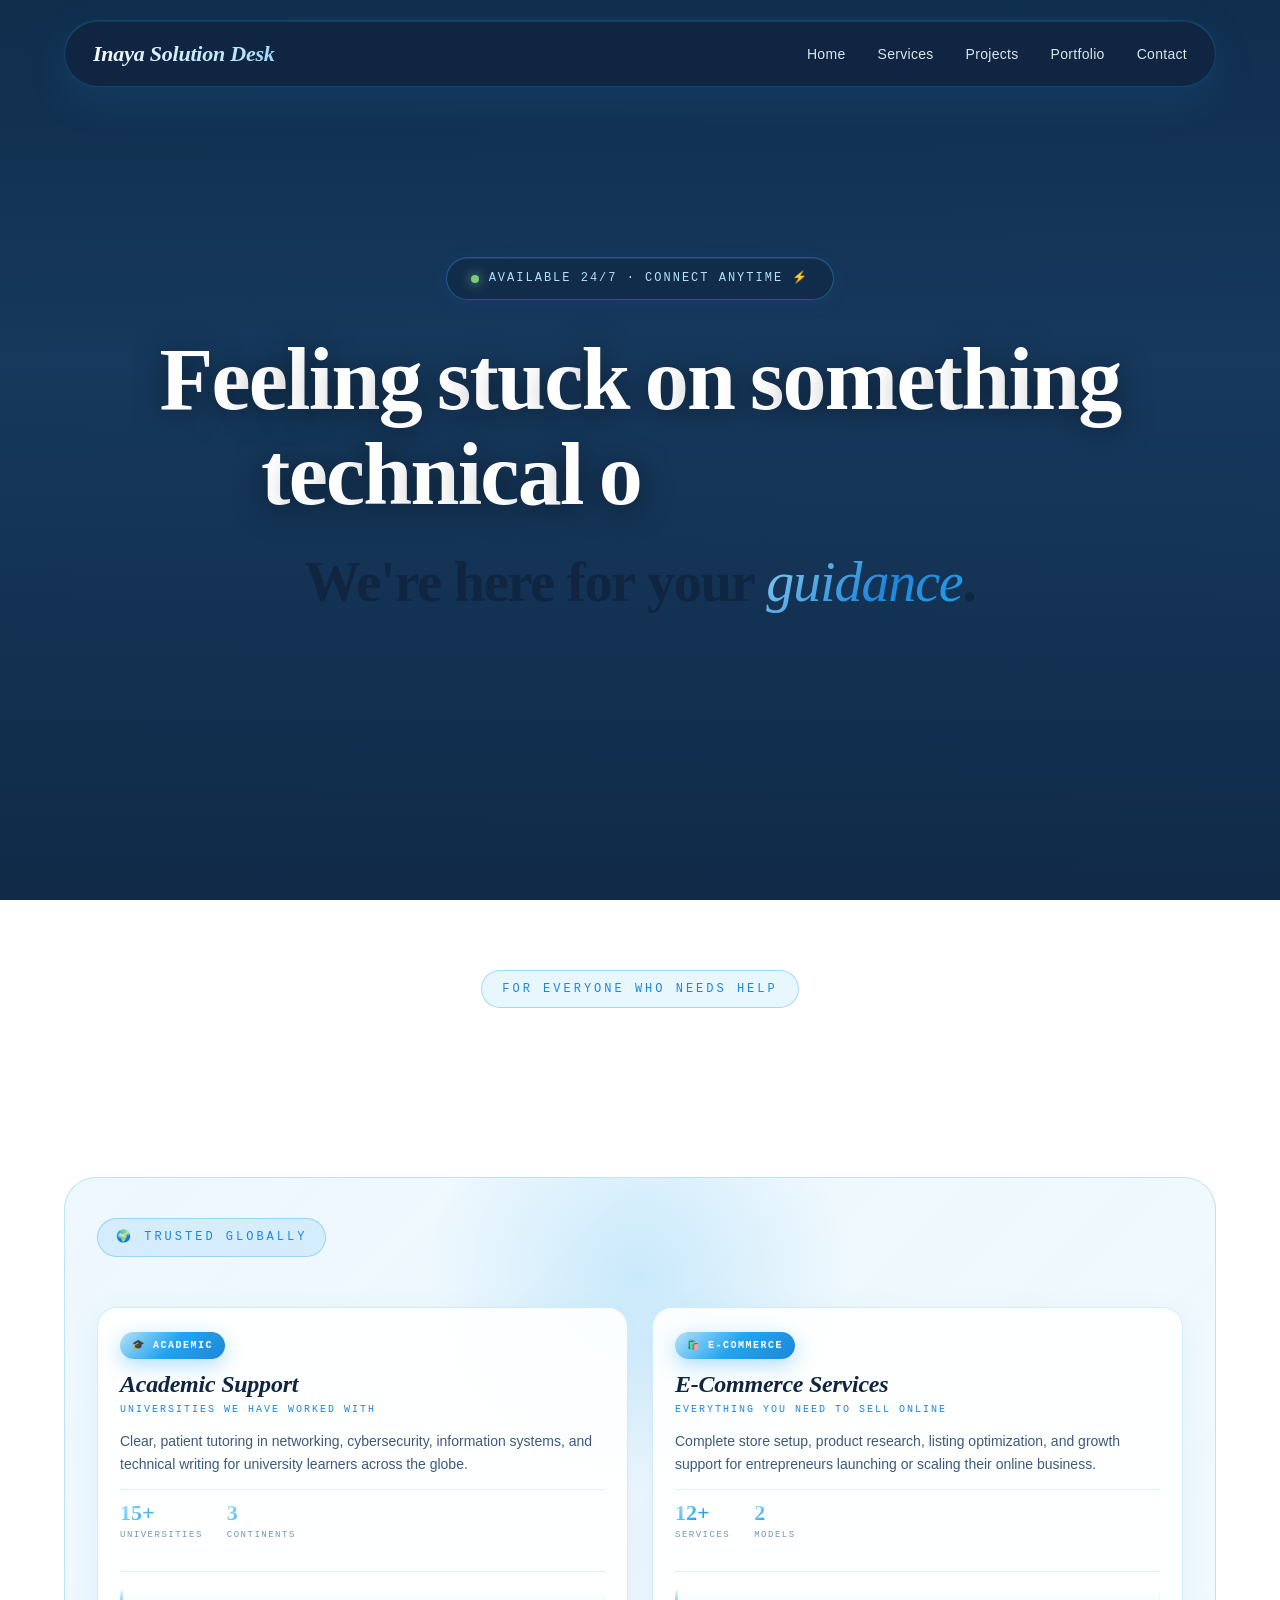
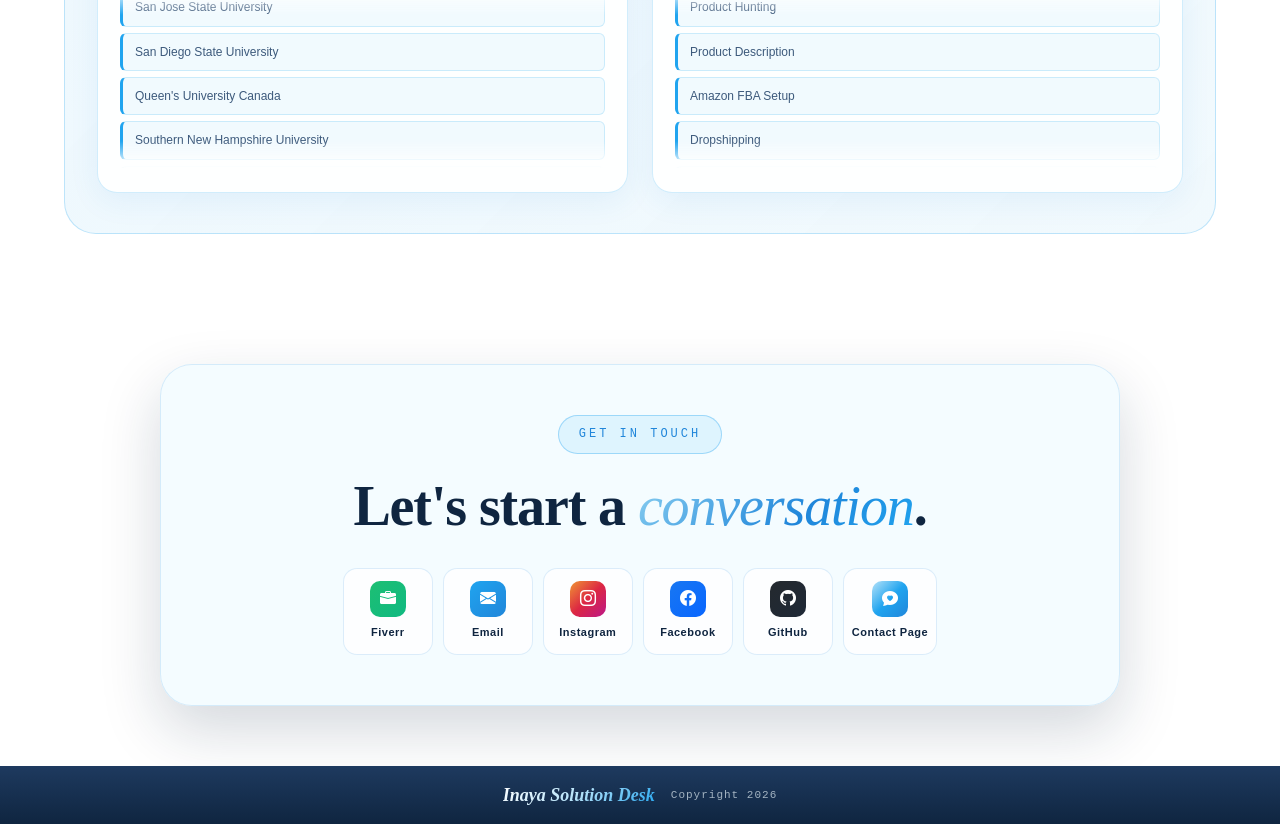
==== commit a9b44e25: "Update index.html" ====
--- a/index.html
+++ b/index.html
@@ -55,9 +55,7 @@
         Available 24/7 &middot; Connect anytime &#9889;
       </div>
       <h1 class="hero-heading" id="heading" data-text="Feeling stuck on something technical or difficult?"></h1>
-      <p class="hero-subheading" id="sub">
-        Balancing studies, work, and life is overwhelming. You don't have to figure it all out alone. We are here to guide, explain, and help you understand every step of the way.
-      </p>
+      <h2 class="section-title">We're here for your <em>guidance</em>.</h2>
       <div class="hero-buttons" id="btns">
         <a href="services.html" class="btn btn-primary">Explore Services <i class="bi bi-arrow-right"></i></a>
         <a href="contact.html" class="btn btn-ghost">Get in Touch</a>
@@ -90,14 +88,12 @@
   <div class="container-max">
     <div class="section-header reveal">
       <span class="section-eyebrow">For Everyone Who Needs Help</span>
-      <h2 class="section-title">We're here for your <em>guidance</em>.</h2>
+      <p class="hero-subheading" id="sub">
+       Balancing studies, work, and life is overwhelming. You don't have to figure it all out alone. We are here to guide, explain, and help you understand every step of the way.
+      </p>
     </div>
 <div class="trust-block reveal">
   <div class="trust-eyebrow">🌍 Trusted Globally</div>
-  <h3 class="trust-heading">A team of experts guiding to <em>real success</em>.</h3>
-  <p class="trust-lead">
-    We help learners and entrepreneurs worldwide with two focused practices: academic guidance for university students, and e-commerce setup for online sellers.
-  </p>
 
   <div class="trust-categories">
 
@@ -221,16 +217,13 @@
   </div>
 </section>
 
+  
 <!-- CONTACT SECTION -->
 <section class="contact-section">
   <div class="contact-inner reveal">
     <div class="contact-card">
       <span class="section-eyebrow">Get in Touch</span>
       <h2 class="section-title">Let's start a <em>conversation</em>.</h2>
-      <p class="section-lead" style="margin-left:auto;margin-right:auto;text-align:center;">
-        The Solution Desk is open every day. Reach out on any of the channels below and I will respond within hours. No pressure, no upfront commitment. Just an honest chat about what you need.
-      </p>
-
       <div class="social-grid">
         <a href="https://www.fiverr.com" target="_blank" rel="noopener noreferrer" class="social-link fiverr">
           <div class="social-icon"><i class="bi bi-briefcase-fill"></i></div>
--- a/styles.css
+++ b/styles.css
@@ -1346,3 +1346,334 @@
   }
 }
 
+/* =====================================================
+   VERTICAL SCROLL LAYOUT + STYLED CATEGORY CARDS + MOBILE CONTACT FIX
+   ===================================================== */
+
+/* Remove old horizontal marquee styling */
+.marquee-wrap, .marquee { display: none !important; }
+
+/* Category card inner layout - 2 columns */
+.trust-cat-inner {
+  display: grid;
+  grid-template-columns: 1fr;
+  gap: 20px;
+  align-items: stretch;
+}
+@media (min-width: 640px) {
+  .trust-cat-inner { grid-template-columns: 1.15fr 1fr; gap: 24px; }
+}
+
+/* Left side - content styling */
+.trust-cat-content {
+  display: flex;
+  flex-direction: column;
+}
+
+.trust-cat-badge {
+  display: inline-flex;
+  align-items: center;
+  gap: 6px;
+  padding: 6px 14px;
+  background: var(--gradient-warm);
+  color: var(--white);
+  border-radius: 100px;
+  font-family: 'JetBrains Mono', monospace;
+  font-size: 11px;
+  font-weight: 600;
+  letter-spacing: 1.5px;
+  text-transform: uppercase;
+  margin-bottom: 14px;
+  align-self: flex-start;
+  box-shadow: 0 6px 20px rgba(32, 164, 239, 0.35);
+}
+
+.trust-cat-h {
+  font-family: 'Playfair Display', serif;
+  font-size: 24px;
+  font-weight: 600;
+  font-style: italic;
+  color: var(--text-primary);
+  line-height: 1.15;
+  letter-spacing: -0.01em;
+  margin-bottom: 6px;
+}
+@media (min-width: 640px) { .trust-cat-h { font-size: 28px; } }
+
+.trust-cat-tagline {
+  font-family: 'JetBrains Mono', monospace;
+  font-size: 11px;
+  color: var(--amber-deep);
+  letter-spacing: 2px;
+  text-transform: uppercase;
+  margin-bottom: 16px;
+  font-weight: 500;
+}
+
+.trust-cat-desc {
+  font-family: 'Inter', sans-serif;
+  font-size: 14px;
+  color: var(--text-secondary);
+  line-height: 1.7;
+  margin-bottom: 20px;
+  font-weight: 400;
+  flex-grow: 1;
+}
+@media (min-width: 640px) { .trust-cat-desc { font-size: 15px; } }
+
+.trust-cat-stats {
+  display: flex;
+  gap: 20px;
+  padding-top: 16px;
+  border-top: 1px solid var(--border-soft);
+}
+.stat-mini {
+  display: flex;
+  flex-direction: column;
+}
+.stat-mini-num {
+  font-family: 'Playfair Display', serif;
+  font-size: 26px;
+  font-weight: 700;
+  background: var(--gradient-warm);
+  -webkit-background-clip: text;
+  -webkit-text-fill-color: transparent;
+  background-clip: text;
+  line-height: 1;
+}
+.stat-mini-label {
+  font-family: 'JetBrains Mono', monospace;
+  font-size: 10px;
+  color: var(--text-muted);
+  letter-spacing: 1.5px;
+  text-transform: uppercase;
+  margin-top: 4px;
+}
+/* Right side - vertical scroller */
+.trust-cat-scroller {
+  min-height: 260px;
+  display: flex;
+}
+.vscroll-mask {
+  width: 100%;
+  height: 260px;
+  position: relative;
+  overflow: hidden;
+  -webkit-mask-image: linear-gradient(180deg, transparent 0%, #000 12%, #000 88%, transparent 100%);
+  mask-image: linear-gradient(180deg, transparent 0%, #000 12%, #000 88%, transparent 100%);
+}
+@media (min-width: 640px) { .vscroll-mask { height: 300px; } }
+
+.vscroll-track {
+  display: flex;
+  flex-direction: column;
+  gap: 8px;
+  animation: vscroll 40s linear infinite;
+}
+.vscroll-mask:hover .vscroll-track {
+  animation-play-state: paused;
+}
+@keyframes vscroll {
+  0%   { transform: translateY(0); }
+  100% { transform: translateY(-50%); }
+}
+.vscroll-item {
+  font-family: 'Inter', sans-serif;
+  font-size: 13px;
+  font-weight: 500;
+  color: var(--text-secondary);
+  padding: 10px 14px;
+  background: rgba(32, 164, 239, 0.06);
+  border: 1px solid rgba(32, 164, 239, 0.20);
+  border-left: 3px solid var(--amber);
+  border-radius: 8px;
+  text-align: left;
+  transition: all 0.25s;
+  flex-shrink: 0;
+}
+.vscroll-item:hover {
+  background: rgba(32, 164, 239, 0.15);
+  border-left-color: var(--amber-deep);
+  transform: translateX(4px);
+  color: var(--text-primary);
+}
+/* Accessibility */
+@media (prefers-reduced-motion: reduce) {
+  .vscroll-track { animation: none; }
+  .vscroll-mask { overflow-y: auto; -webkit-mask-image: none; mask-image: none; }
+}
+/* Hide old .trust-cat-header if it still exists */
+.trust-cat-header { display: none !important; }
+/* =====================================================
+   MOBILE CONTACT SECTION FIX (CRITICAL)
+   ===================================================== */
+@media (max-width: 640px) {
+  .social-grid {
+    display: grid !important;
+    grid-template-columns: repeat(3, 1fr) !important;
+    flex-wrap: wrap !important;
+    gap: 10px !important;
+    overflow: visible !important;
+    justify-content: center !important;
+    padding: 0 !important;
+    max-width: 100% !important;
+    width: 100% !important;
+  }
+  .social-link {
+    flex: initial !important;
+    min-width: 0 !important;
+    max-width: none !important;
+    width: 100% !important;
+    padding: 14px 6px !important;
+    gap: 6px !important;
+  }
+  .social-link .social-icon {
+    width: 34px !important;
+    height: 34px !important;
+    font-size: 15px !important;
+  }
+  .social-link .social-label {
+    font-size: 10px !important;
+    text-align: center !important;
+  }
+  .contact-card {
+    padding: 30px 16px !important;
+  }
+}
+@media (max-width: 380px) {
+  .social-grid {
+    grid-template-columns: repeat(2, 1fr) !important;
+  }
+}
+
+/* =====================================================
+   TRUST BLOCK — SPACING & LAYOUT FIXES
+   ===================================================== */
+
+/* Force cards side-by-side on desktop */
+.trust-categories {
+  display: grid !important;
+  grid-template-columns: 1fr !important;
+  gap: 20px !important;
+  margin-top: 30px !important;
+}
+@media (min-width: 900px) {
+  .trust-categories {
+    grid-template-columns: 1fr 1fr !important;
+    gap: 24px !important;
+  }
+}
+
+/* Category card container - make each card fully self-contained visually */
+.trust-category {
+  padding: 24px 22px !important;
+  background: rgba(255, 255, 255, 0.9) !important;
+  border: 1px solid rgba(32, 164, 239, 0.20) !important;
+  border-radius: 20px !important;
+  box-shadow: 0 8px 30px rgba(32, 132, 218, 0.08) !important;
+}
+
+/* Inside the card, stack content on top and scroller below */
+.trust-cat-inner {
+  display: flex !important;
+  flex-direction: column !important;
+  gap: 20px !important;
+  align-items: stretch !important;
+}
+
+/* Content section - tight spacing, no flex-grow gap */
+.trust-cat-content {
+  display: flex !important;
+  flex-direction: column !important;
+  gap: 0 !important;
+}
+
+.trust-cat-badge {
+  margin-bottom: 12px !important;
+  padding: 5px 12px !important;
+  font-size: 10px !important;
+}
+
+.trust-cat-h {
+  font-size: 24px !important;
+  margin-bottom: 4px !important;
+  line-height: 1.1 !important;
+}
+
+.trust-cat-tagline {
+  font-size: 10px !important;
+  margin-bottom: 12px !important;
+}
+
+/* KEY FIX: Remove flex-grow that was creating empty space */
+.trust-cat-desc {
+  font-size: 14px !important;
+  line-height: 1.6 !important;
+  margin-bottom: 14px !important;
+  flex-grow: 0 !important;
+}
+
+/* Stats now sit right below description */
+.trust-cat-stats {
+  padding-top: 12px !important;
+  border-top: 1px solid rgba(32, 164, 239, 0.15) !important;
+  gap: 24px !important;
+  margin-bottom: 4px !important;
+}
+.stat-mini-num { font-size: 22px !important; }
+.stat-mini-label { font-size: 9px !important; }
+/* SCROLLER SECTION - visually separated, own container */
+.trust-cat-scroller {
+  min-height: 0 !important;
+  border-top: 1px solid rgba(32, 164, 239, 0.15) !important;
+  padding-top: 16px !important;
+  margin-top: 4px !important;
+}
+.vscroll-mask {
+  width: 100% !important;
+  height: 180px !important;
+  position: relative;
+  overflow: hidden;
+  -webkit-mask-image: linear-gradient(180deg, transparent 0%, #000 15%, #000 85%, transparent 100%);
+  mask-image: linear-gradient(180deg, transparent 0%, #000 15%, #000 85%, transparent 100%);
+}
+.vscroll-track {
+  display: flex !important;
+  flex-direction: column !important;
+  gap: 6px !important;
+  animation: vscroll 30s linear infinite;
+}
+.vscroll-mask:hover .vscroll-track {
+  animation-play-state: paused;
+}
+@keyframes vscroll {
+  0%   { transform: translateY(0); }
+  100% { transform: translateY(-50%); }
+}
+.vscroll-item {
+  font-family: 'Inter', sans-serif !important;
+  font-size: 12px !important;
+  padding: 8px 12px !important;
+  background: rgba(32, 164, 239, 0.06) !important;
+  border: 1px solid rgba(32, 164, 239, 0.18) !important;
+  border-left: 3px solid var(--amber) !important;
+  border-radius: 6px !important;
+  flex-shrink: 0;
+}
+/* Force trust-block itself to not add too much internal padding */
+.trust-block {
+  padding: 32px 24px !important;
+  margin-top: 20px !important;
+}
+@media (min-width: 640px) {
+  .trust-block {
+    padding: 40px 32px !important;
+    margin-top: 30px !important;
+  }
+}
+
+
+
+
+
+
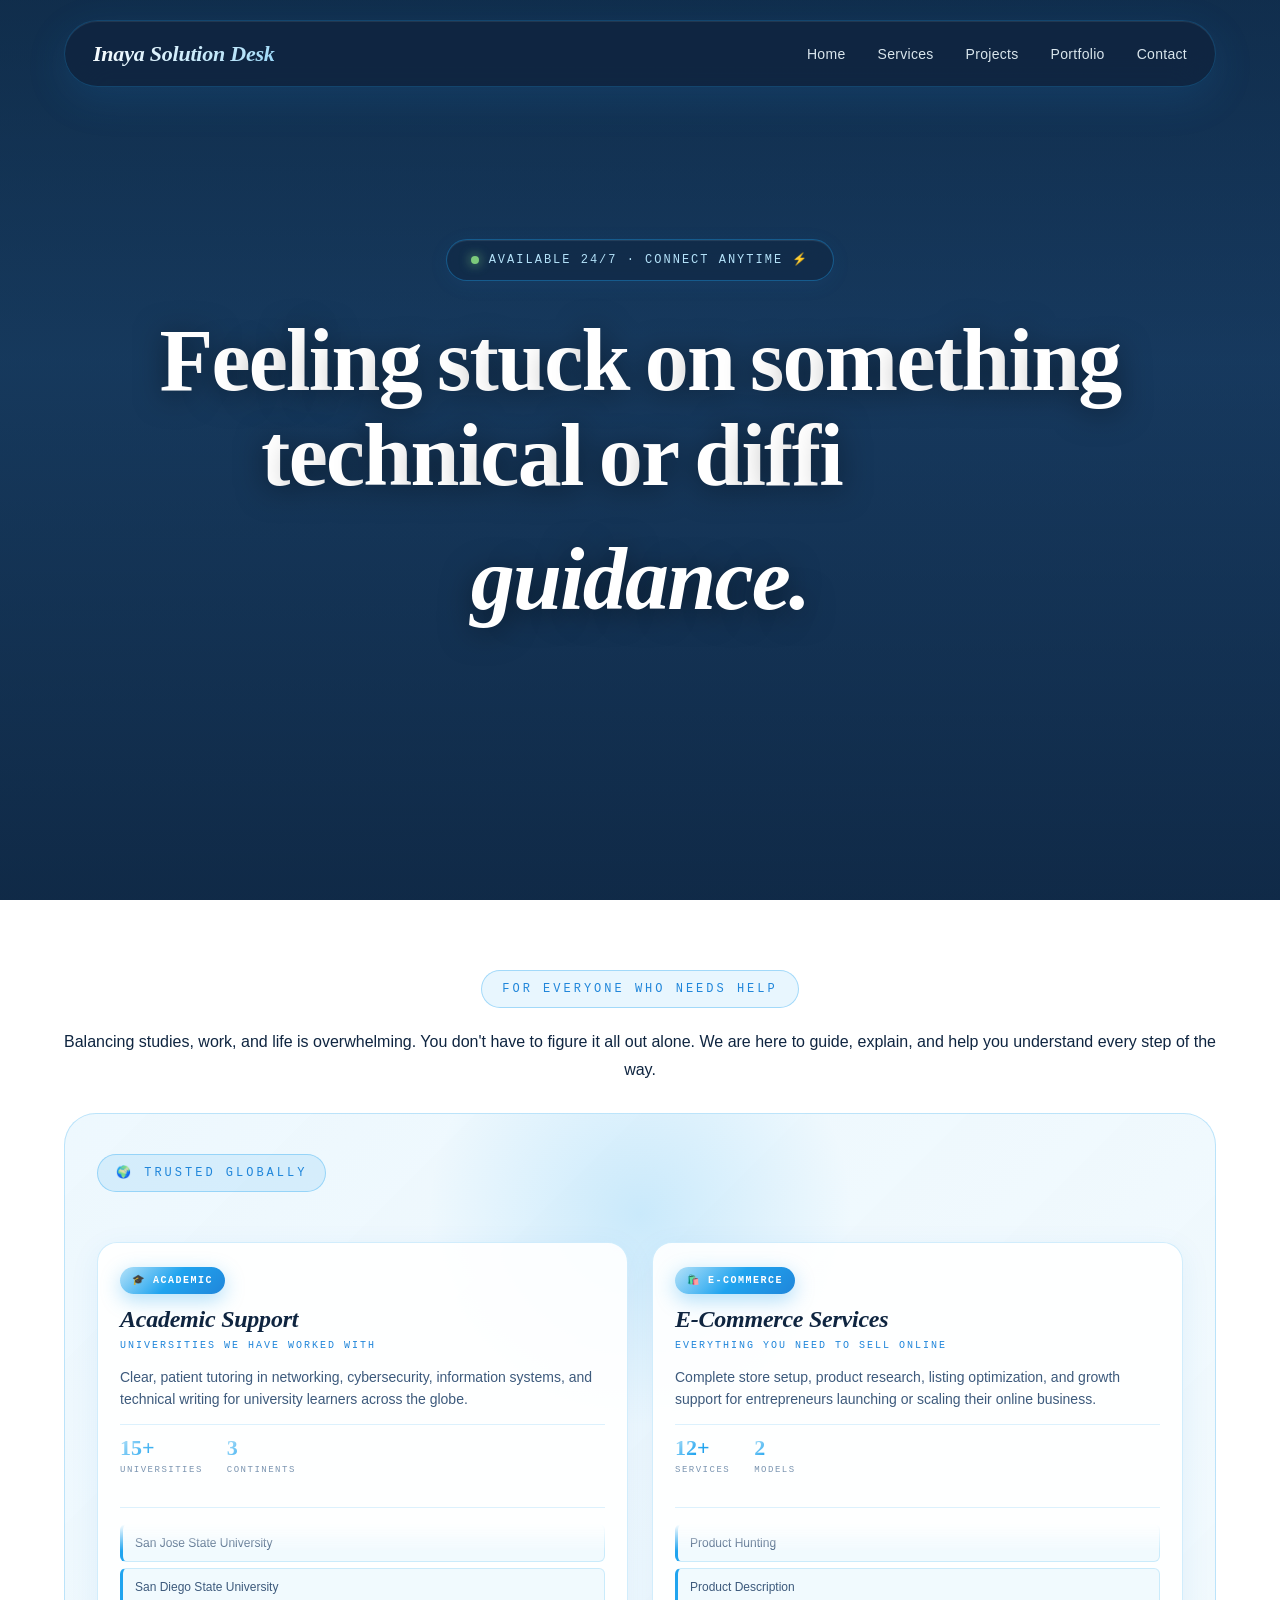
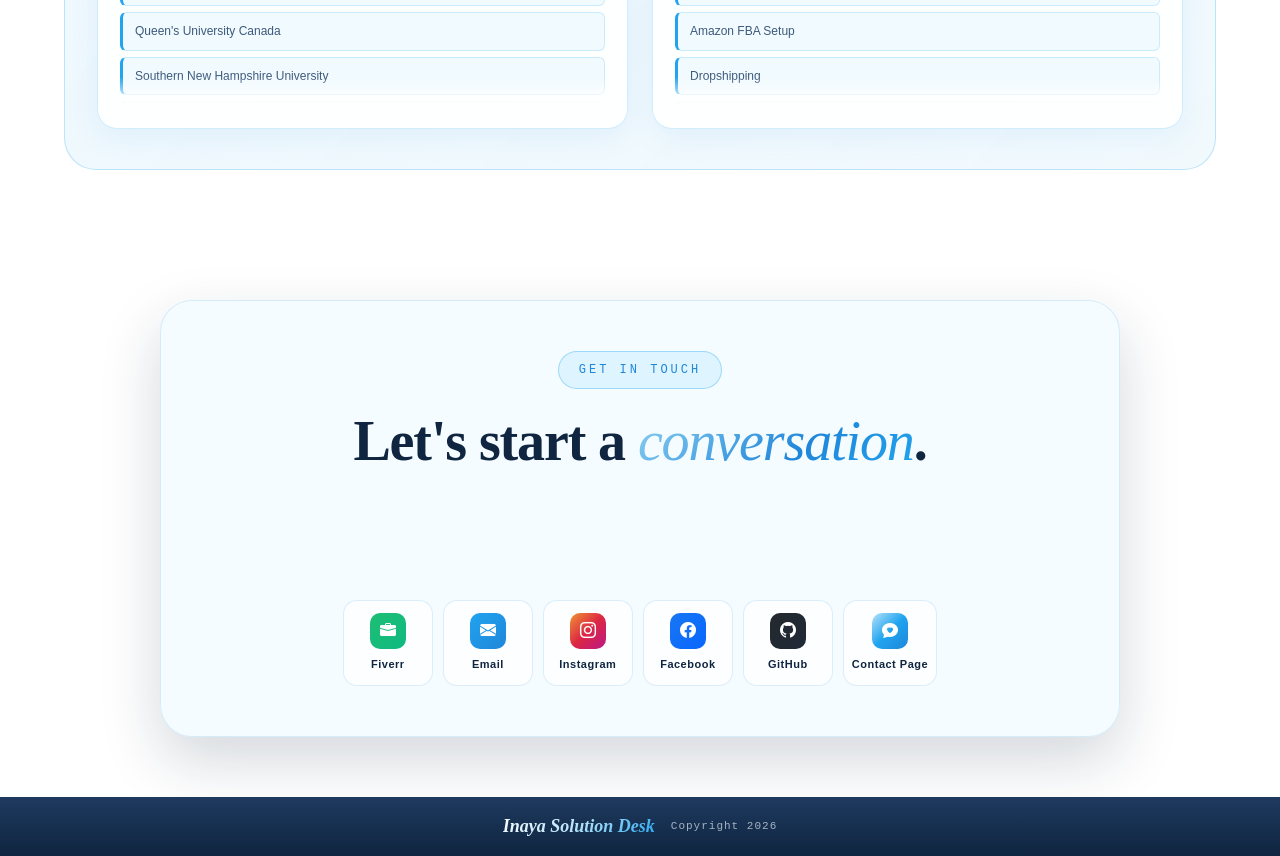
==== commit dfa4cde8: "Update index.html" ====
--- a/index.html
+++ b/index.html
@@ -55,7 +55,7 @@
         Available 24/7 &middot; Connect anytime &#9889;
       </div>
       <h1 class="hero-heading" id="heading" data-text="Feeling stuck on something technical or difficult?"></h1>
-      <h2 class="section-title">We're here for your <em>guidance</em>.</h2>
+      <h1 class="hero-heading" id="heading" data-text="We're here for your "><em>guidance.</em></h1>
       <div class="hero-buttons" id="btns">
         <a href="services.html" class="btn btn-primary">Explore Services <i class="bi bi-arrow-right"></i></a>
         <a href="contact.html" class="btn btn-ghost">Get in Touch</a>
@@ -88,7 +88,7 @@
   <div class="container-max">
     <div class="section-header reveal">
       <span class="section-eyebrow">For Everyone Who Needs Help</span>
-      <p class="hero-subheading" id="sub">
+      <p id="sub">
        Balancing studies, work, and life is overwhelming. You don't have to figure it all out alone. We are here to guide, explain, and help you understand every step of the way.
       </p>
     </div>
@@ -217,13 +217,16 @@
   </div>
 </section>
 
-  
 <!-- CONTACT SECTION -->
 <section class="contact-section">
   <div class="contact-inner reveal">
     <div class="contact-card">
       <span class="section-eyebrow">Get in Touch</span>
       <h2 class="section-title">Let's start a <em>conversation</em>.</h2>
+      <div class="hero-badge" id="badge">
+      <span class="dot"></span>
+      Available 24/7 &middot; Connect anytime &#9889;
+      </div>
       <div class="social-grid">
         <a href="https://www.fiverr.com" target="_blank" rel="noopener noreferrer" class="social-link fiverr">
           <div class="social-icon"><i class="bi bi-briefcase-fill"></i></div>
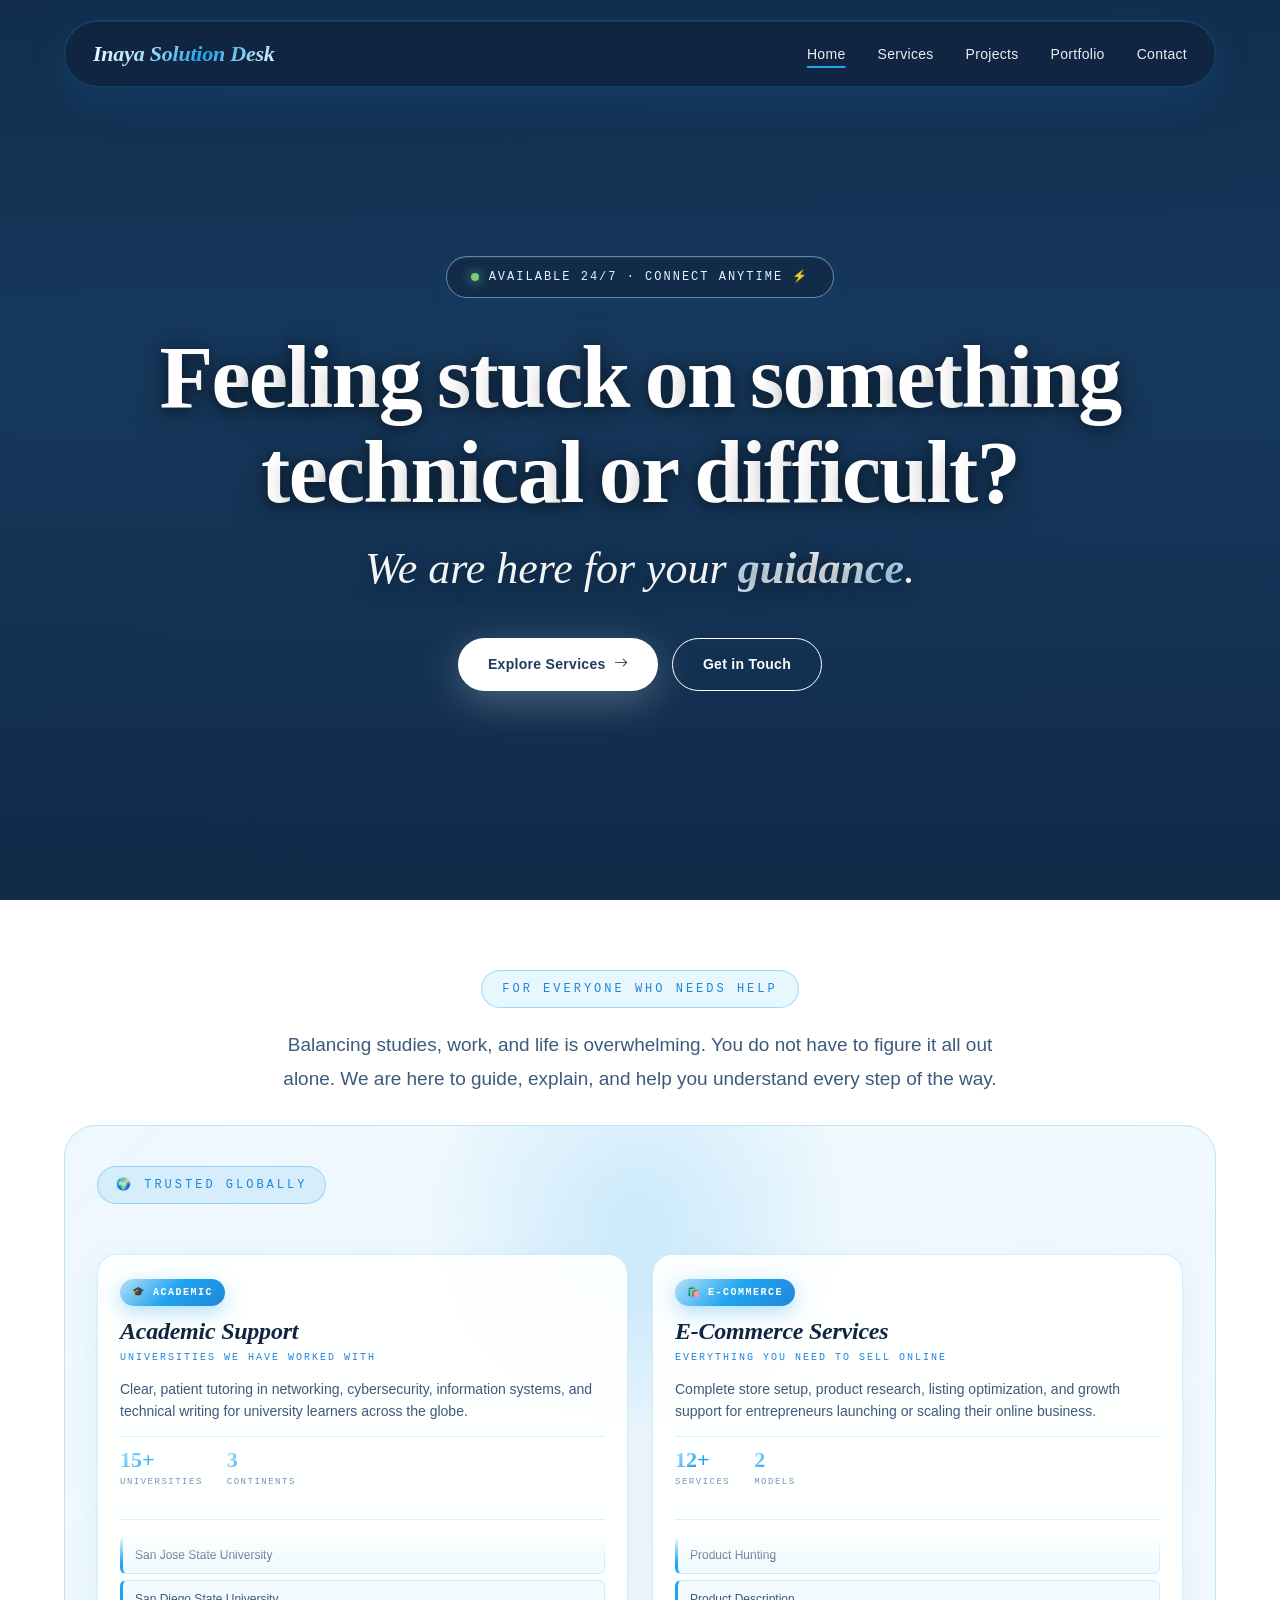
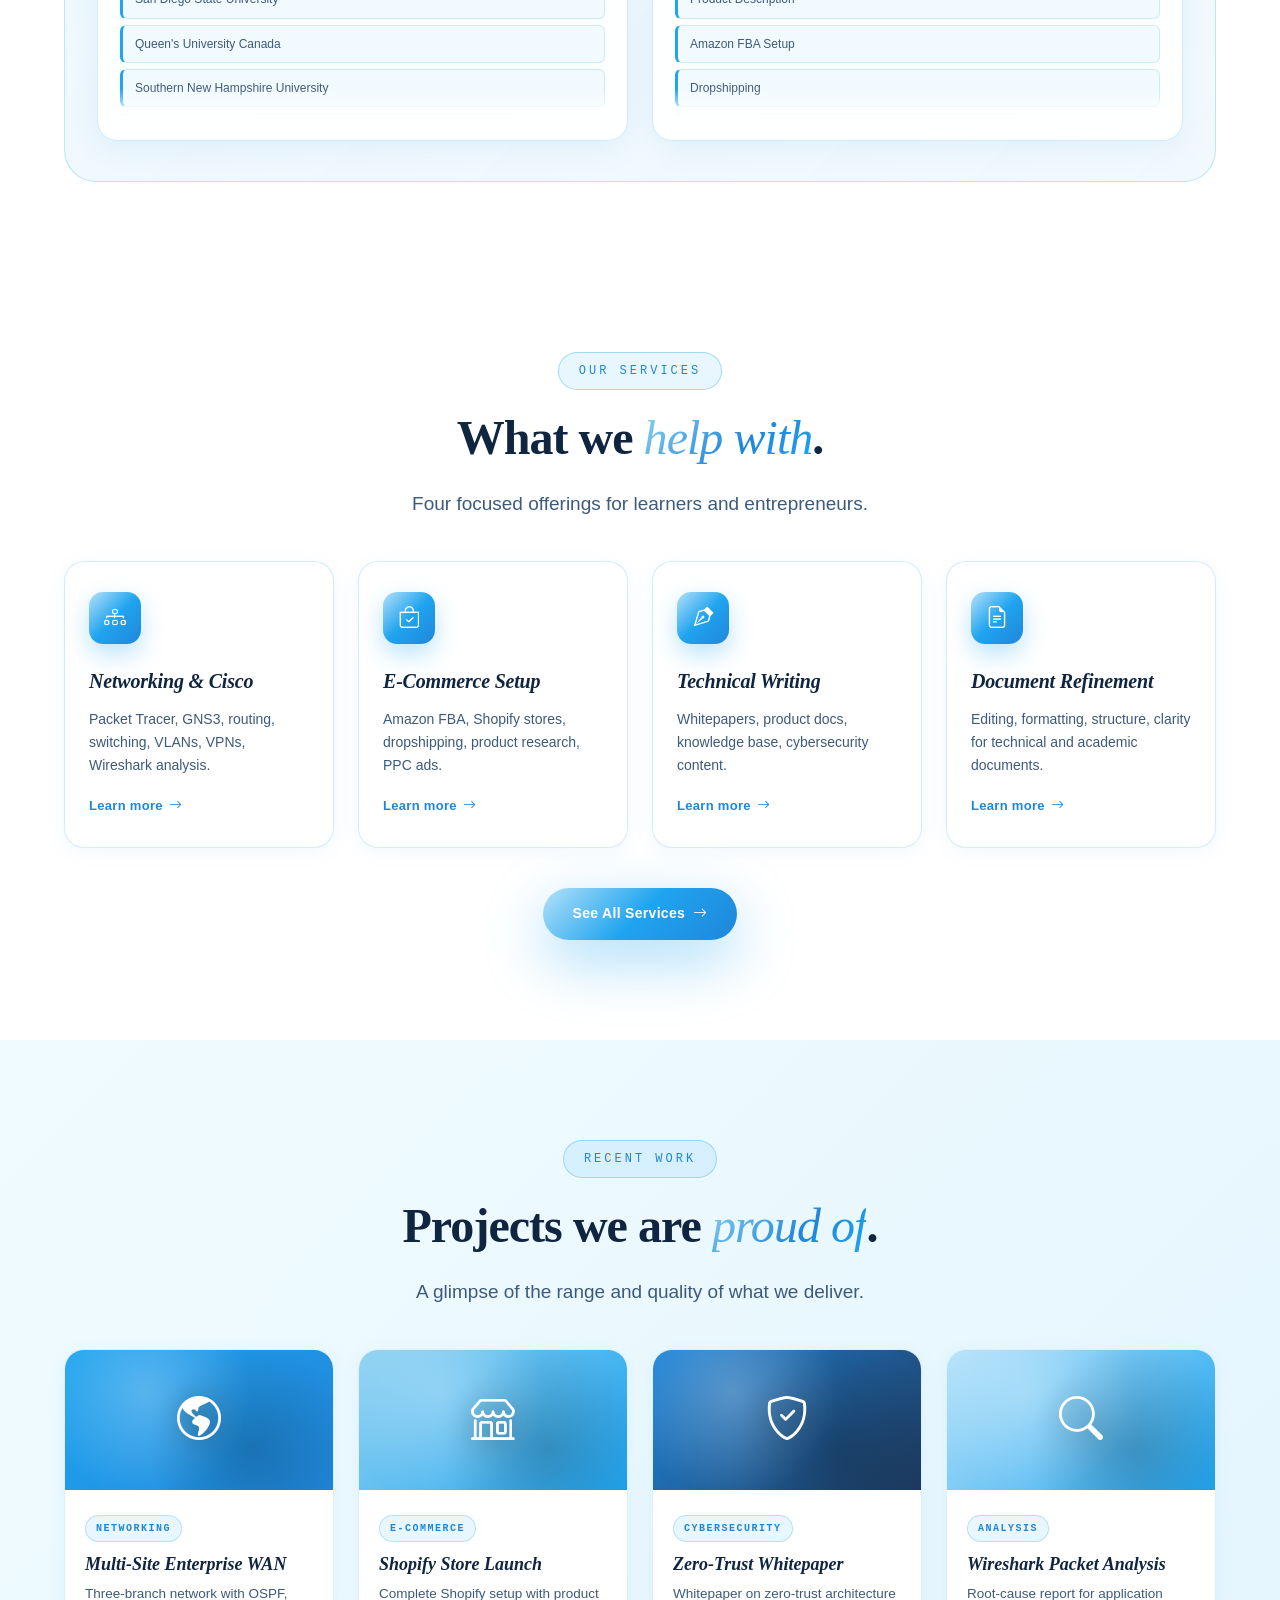
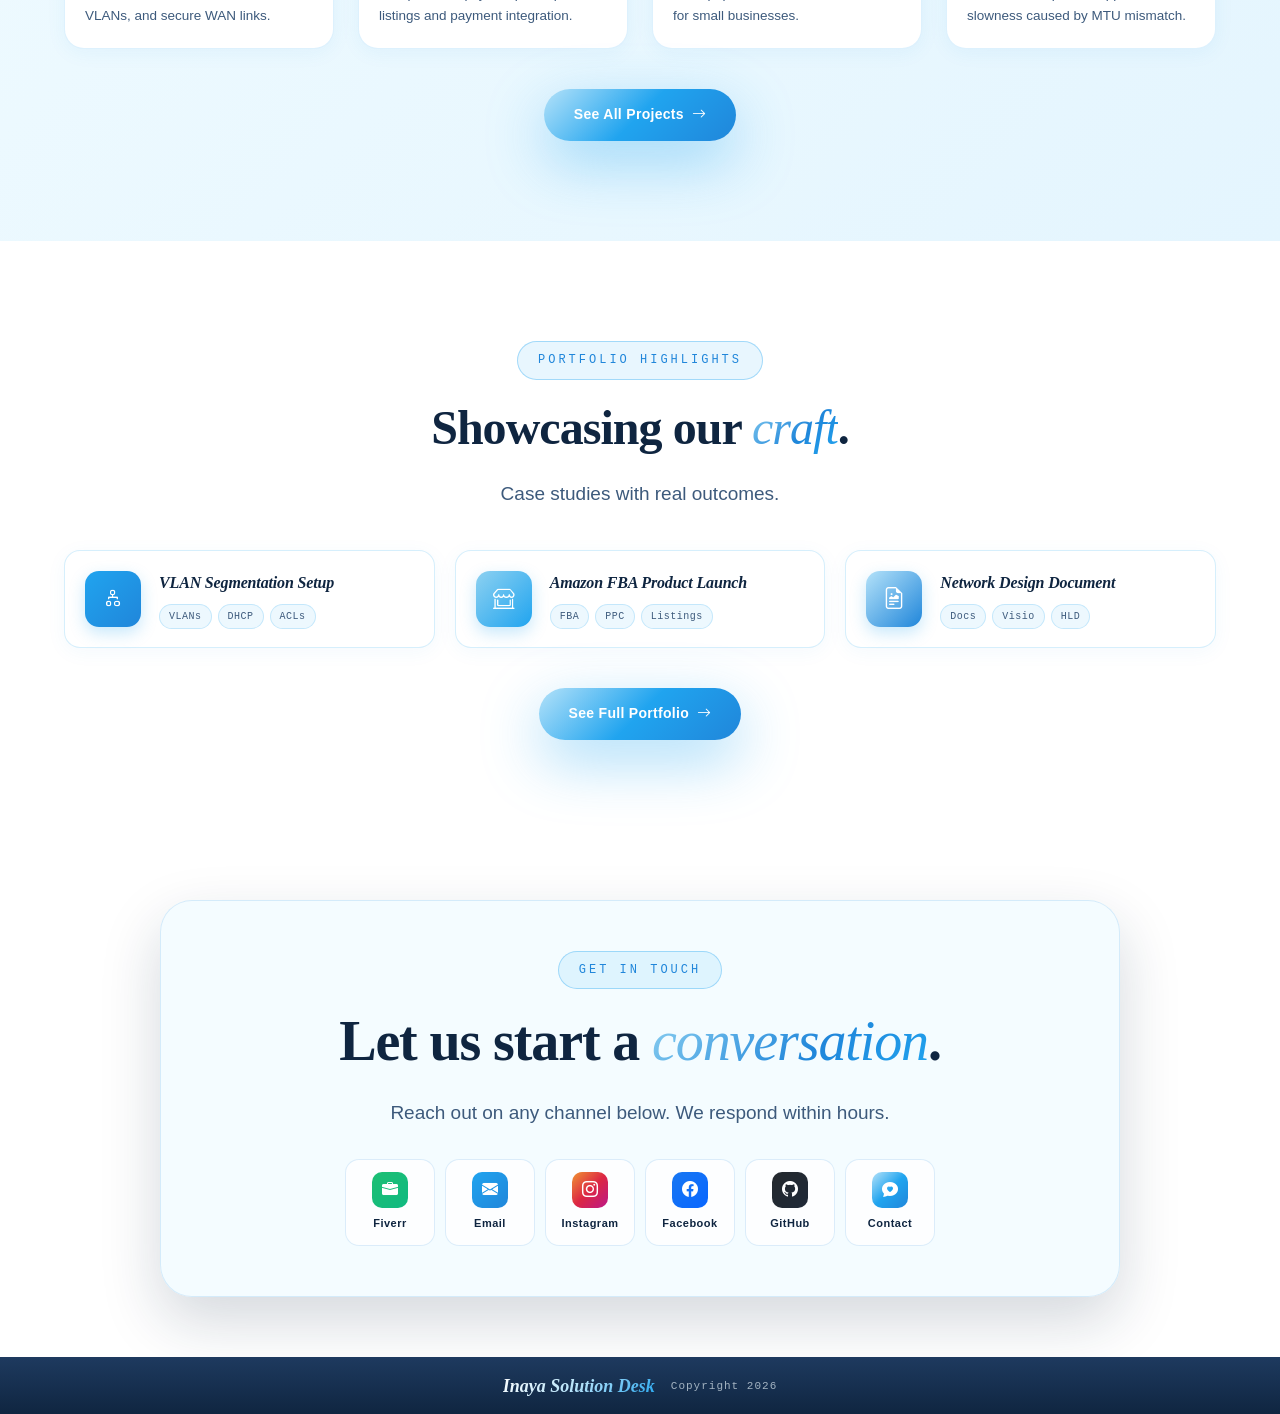
==== commit 12891793: "Update index.html" ====
--- a/index.html
+++ b/index.html
@@ -1,21 +1,20 @@
 <!DOCTYPE html>
 <html lang="en">
+
 <head>
-
 <meta charset="UTF-8">
 <meta name="viewport" content="width=device-width, initial-scale=1.0">
-<title>Inaya Solution Desk | Networking, E-Commerce & Technical Writing</title>
-<meta name="description" content="Solving problems with clarity and precision. Networking, e-commerce, technical writing, and document refinement for learners and businesses.">
+<title>Inaya Solution Desk | Networking, E-Commerce and Technical Writing</title>
+<meta name="description" content="Guiding students and entrepreneurs to real success.">
 <meta http-equiv="Content-Security-Policy" content="default-src 'self'; script-src 'self' 'unsafe-inline' https://cdn.jsdelivr.net; style-src 'self' 'unsafe-inline' https://cdn.jsdelivr.net https://fonts.googleapis.com; font-src 'self' https://fonts.gstatic.com https://cdn.jsdelivr.net; img-src 'self' data: https:; media-src 'self' https://cdn.pixabay.com; connect-src 'self';">
-
 <link rel="preconnect" href="https://fonts.googleapis.com">
 <link rel="preconnect" href="https://fonts.gstatic.com" crossorigin>
-<link href="https://fonts.googleapis.com/css2?family=Playfair+Display:ital,wght@0,500;0,600;0,700;0,800;1,500;1,600&family=Sora:wght@400;500;600;700&family=Inter:wght@300;400;500;600&family=JetBrains+Mono:wght@400;500&display=swap" rel="stylesheet">
+<link href="https://fonts.googleapis.com/css2?family=Playfair+Display:ital,wght@0,500;0,600;0,700;1,500&family=Sora:wght@400;500;600;700&family=Inter:wght@300;400;500;600&family=JetBrains+Mono:wght@400;500&display=swap" rel="stylesheet">
 <link href="https://cdn.jsdelivr.net/npm/bootstrap-icons@1.11.1/font/bootstrap-icons.css" rel="stylesheet">
 <link rel="stylesheet" href="styles.css">
 </head>
+
 <body>
-
 <!-- Aurora background -->
 <div class="aurora">
   <div class="aurora-orb orb-1"></div>
@@ -32,12 +31,11 @@
   <div class="hero-overlay"></div>
 
   <div class="hero-container">
-    <!-- Navbar -->
     <div class="hero-nav-wrap">
       <nav class="navbar">
         <a href="index.html" class="brand">Inaya Solution Desk</a>
         <ul class="nav-links">
-          <li><a href="index.html">Home</a></li>
+          <li><a href="index.html" class="active">Home</a></li>
           <li><a href="services.html">Services</a></li>
           <li><a href="projects.html">Projects</a></li>
           <li><a href="portfolio.html">Portfolio</a></li>
@@ -55,7 +53,7 @@
         Available 24/7 &middot; Connect anytime &#9889;
       </div>
       <h1 class="hero-heading" id="heading" data-text="Feeling stuck on something technical or difficult?"></h1>
-      <h1 class="hero-heading" id="heading" data-text="We're here for your "><em>guidance.</em></h1>
+      <p class="hero-subline" id="subline">We are here for your <em>guidance</em>.</p>
       <div class="hero-buttons" id="btns">
         <a href="services.html" class="btn btn-primary">Explore Services <i class="bi bi-arrow-right"></i></a>
         <a href="contact.html" class="btn btn-ghost">Get in Touch</a>
@@ -68,6 +66,7 @@
     <i class="bi bi-chevron-double-down"></i>
   </div>
 </section>
+
 <!-- Mobile Menu -->
 <div class="mobile-menu-backdrop" id="menuBackdrop"></div>
 <aside class="mobile-menu" id="mobileMenu">
@@ -76,201 +75,303 @@
   </button>
   <ul>
     <li><a href="index.html">Home</a></li>
-    <li><a href="about.html">About</a></li>
     <li><a href="services.html">Services</a></li>
+    <li><a href="projects.html">Projects</a></li>
     <li><a href="portfolio.html">Portfolio</a></li>
     <li><a href="contact.html">Contact</a></li>
   </ul>
 </aside>
 
-<!-- GUIDANCE SECTION -->
+<!-- GUIDANCE + TRUSTED GLOBALLY -->
 <section class="guidance-section">
   <div class="container-max">
     <div class="section-header reveal">
       <span class="section-eyebrow">For Everyone Who Needs Help</span>
-      <p id="sub">
-       Balancing studies, work, and life is overwhelming. You don't have to figure it all out alone. We are here to guide, explain, and help you understand every step of the way.
+      <p class="section-lead" style="margin-left:auto; margin-right:auto;">
+        Balancing studies, work, and life is overwhelming. You do not have to figure it all out alone. We are here to guide, explain, and help you understand every step of the way.
       </p>
     </div>
-<div class="trust-block reveal">
-  <div class="trust-eyebrow">🌍 Trusted Globally</div>
-
-  <div class="trust-categories">
-
-    <!-- ============ ACADEMIC ============ -->
-    <div class="trust-category">
-      <div class="trust-cat-inner">
-        <div class="trust-cat-content">
-          <div class="trust-cat-badge">🎓 Academic</div>
-          <h4 class="trust-cat-h">Academic Support</h4>
-          <div class="trust-cat-tagline">Universities we have worked with</div>
-          <p class="trust-cat-desc">Clear, patient tutoring in networking, cybersecurity, information systems, and technical writing for university learners across the globe.</p>
-          <div class="trust-cat-stats">
-            <div class="stat-mini">
-              <div class="stat-mini-num">15+</div>
-              <div class="stat-mini-label">Universities</div>
+
+    <div class="trust-block reveal">
+      <div class="trust-eyebrow">🌍 Trusted Globally</div>
+
+      <div class="trust-categories">
+
+        <div class="trust-category">
+          <div class="trust-cat-inner">
+            <div class="trust-cat-content">
+              <div class="trust-cat-badge">🎓 Academic</div>
+              <h4 class="trust-cat-h">Academic Support</h4>
+              <div class="trust-cat-tagline">Universities we have worked with</div>
+              <p class="trust-cat-desc">Clear, patient tutoring in networking, cybersecurity, information systems, and technical writing for university learners across the globe.</p>
+              <div class="trust-cat-stats">
+                <div class="stat-mini"><div class="stat-mini-num">15+</div><div class="stat-mini-label">Universities</div></div>
+                <div class="stat-mini"><div class="stat-mini-num">3</div><div class="stat-mini-label">Continents</div></div>
+              </div>
             </div>
-            <div class="stat-mini">
-              <div class="stat-mini-num">3</div>
-              <div class="stat-mini-label">Continents</div>
+            <div class="trust-cat-scroller">
+              <div class="vscroll-mask">
+                <div class="vscroll-track">
+                  <div class="vscroll-item">San Jose State University</div>
+                  <div class="vscroll-item">San Diego State University</div>
+                  <div class="vscroll-item">Queen's University Canada</div>
+                  <div class="vscroll-item">Southern New Hampshire University</div>
+                  <div class="vscroll-item">University of North Texas</div>
+                  <div class="vscroll-item">Georgia State University</div>
+                  <div class="vscroll-item">DePaul University</div>
+                  <div class="vscroll-item">Wright State University</div>
+                  <div class="vscroll-item">College of DuPage</div>
+                  <div class="vscroll-item">Dallas College</div>
+                  <div class="vscroll-item">Point Loma Nazarene</div>
+                  <div class="vscroll-item">Southern Cross University</div>
+                  <div class="vscroll-item">Deakin University</div>
+                  <div class="vscroll-item">University of Southern Queensland</div>
+                  <div class="vscroll-item">Abu Dhabi University</div>
+                  <div class="vscroll-item">San Jose State University</div>
+                  <div class="vscroll-item">San Diego State University</div>
+                  <div class="vscroll-item">Queen's University Canada</div>
+                  <div class="vscroll-item">Southern New Hampshire University</div>
+                  <div class="vscroll-item">University of North Texas</div>
+                  <div class="vscroll-item">Georgia State University</div>
+                  <div class="vscroll-item">DePaul University</div>
+                  <div class="vscroll-item">Wright State University</div>
+                  <div class="vscroll-item">College of DuPage</div>
+                  <div class="vscroll-item">Dallas College</div>
+                  <div class="vscroll-item">Point Loma Nazarene</div>
+                  <div class="vscroll-item">Southern Cross University</div>
+                  <div class="vscroll-item">Deakin University</div>
+                  <div class="vscroll-item">University of Southern Queensland</div>
+                  <div class="vscroll-item">Abu Dhabi University</div>
+                </div>
+              </div>
             </div>
           </div>
         </div>
-        <div class="trust-cat-scroller">
-          <div class="vscroll-mask">
-            <div class="vscroll-track">
-              <div class="vscroll-item">San Jose State University</div>
-              <div class="vscroll-item">San Diego State University</div>
-              <div class="vscroll-item">Queen's University Canada</div>
-              <div class="vscroll-item">Southern New Hampshire University</div>
-              <div class="vscroll-item">University of North Texas</div>
-              <div class="vscroll-item">Georgia State University</div>
-              <div class="vscroll-item">DePaul University</div>
-              <div class="vscroll-item">Wright State University</div>
-              <div class="vscroll-item">College of DuPage</div>
-              <div class="vscroll-item">Dallas College</div>
-              <div class="vscroll-item">Point Loma Nazarene</div>
-              <div class="vscroll-item">Southern Cross University</div>
-              <div class="vscroll-item">Deakin University</div>
-              <div class="vscroll-item">University of Southern Queensland</div>
-              <div class="vscroll-item">Abu Dhabi University</div>
-              <!-- duplicate for seamless loop -->
-              <div class="vscroll-item">San Jose State University</div>
-              <div class="vscroll-item">San Diego State University</div>
-              <div class="vscroll-item">Queen's University Canada</div>
-              <div class="vscroll-item">Southern New Hampshire University</div>
-              <div class="vscroll-item">University of North Texas</div>
-              <div class="vscroll-item">Georgia State University</div>
-              <div class="vscroll-item">DePaul University</div>
-              <div class="vscroll-item">Wright State University</div>
-              <div class="vscroll-item">College of DuPage</div>
-              <div class="vscroll-item">Dallas College</div>
-              <div class="vscroll-item">Point Loma Nazarene</div>
-              <div class="vscroll-item">Southern Cross University</div>
-              <div class="vscroll-item">Deakin University</div>
-              <div class="vscroll-item">University of Southern Queensland</div>
-              <div class="vscroll-item">Abu Dhabi University</div>
+
+        <div class="trust-category">
+          <div class="trust-cat-inner">
+            <div class="trust-cat-content">
+              <div class="trust-cat-badge">🛍️ E-Commerce</div>
+              <h4 class="trust-cat-h">E-Commerce Services</h4>
+              <div class="trust-cat-tagline">Everything you need to sell online</div>
+              <p class="trust-cat-desc">Complete store setup, product research, listing optimization, and growth support for entrepreneurs launching or scaling their online business.</p>
+              <div class="trust-cat-stats">
+                <div class="stat-mini"><div class="stat-mini-num">12+</div><div class="stat-mini-label">Services</div></div>
+                <div class="stat-mini"><div class="stat-mini-num">2</div><div class="stat-mini-label">Models</div></div>
+              </div>
+            </div>
+            <div class="trust-cat-scroller">
+              <div class="vscroll-mask">
+                <div class="vscroll-track">
+                  <div class="vscroll-item">Product Hunting</div>
+                  <div class="vscroll-item">Product Description</div>
+                  <div class="vscroll-item">Amazon FBA Setup</div>
+                  <div class="vscroll-item">Dropshipping</div>
+                  <div class="vscroll-item">Listing Optimization</div>
+                  <div class="vscroll-item">Keyword Research</div>
+                  <div class="vscroll-item">Shopify Store Setup</div>
+                  <div class="vscroll-item">Supplier Sourcing</div>
+                  <div class="vscroll-item">PPC Advertising</div>
+                  <div class="vscroll-item">Store Design</div>
+                  <div class="vscroll-item">Brand Registry</div>
+                  <div class="vscroll-item">Inventory Planning</div>
+                  <div class="vscroll-item">Automation Tools</div>
+                  <div class="vscroll-item">Product Hunting</div>
+                  <div class="vscroll-item">Product Description</div>
+                  <div class="vscroll-item">Amazon FBA Setup</div>
+                  <div class="vscroll-item">Dropshipping</div>
+                  <div class="vscroll-item">Listing Optimization</div>
+                  <div class="vscroll-item">Keyword Research</div>
+                  <div class="vscroll-item">Shopify Store Setup</div>
+                  <div class="vscroll-item">Supplier Sourcing</div>
+                  <div class="vscroll-item">PPC Advertising</div>
+                  <div class="vscroll-item">Store Design</div>
+                  <div class="vscroll-item">Brand Registry</div>
+                  <div class="vscroll-item">Inventory Planning</div>
+                  <div class="vscroll-item">Automation Tools</div>
+                </div>
+              </div>
             </div>
           </div>
         </div>
-      </div>
-    </div>
-
-    <!-- ============ E-COMMERCE ============ -->
-    <div class="trust-category">
-      <div class="trust-cat-inner">
-        <div class="trust-cat-content">
-          <div class="trust-cat-badge">🛍️ E-Commerce</div>
-          <h4 class="trust-cat-h">E-Commerce Services</h4>
-          <div class="trust-cat-tagline">Everything you need to sell online</div>
-          <p class="trust-cat-desc">Complete store setup, product research, listing optimization, and growth support for entrepreneurs launching or scaling their online business.</p>
-          <div class="trust-cat-stats">
-            <div class="stat-mini">
-              <div class="stat-mini-num">12+</div>
-              <div class="stat-mini-label">Services</div>
-            </div>
-            <div class="stat-mini">
-              <div class="stat-mini-num">2</div>
-              <div class="stat-mini-label">Models</div>
-            </div>
-          </div>
-        </div>
-        <div class="trust-cat-scroller">
-          <div class="vscroll-mask">
-            <div class="vscroll-track">
-              <div class="vscroll-item">Product Hunting</div>
-              <div class="vscroll-item">Product Description</div>
-              <div class="vscroll-item">Amazon FBA Setup</div>
-              <div class="vscroll-item">Dropshipping</div>
-              <div class="vscroll-item">Listing Optimization</div>
-              <div class="vscroll-item">Keyword Research</div>
-              <div class="vscroll-item">Shopify Store Setup</div>
-              <div class="vscroll-item">Supplier Sourcing</div>
-              <div class="vscroll-item">PPC Advertising</div>
-              <div class="vscroll-item">Store Design</div>
-              <div class="vscroll-item">Brand Registry</div>
-              <div class="vscroll-item">Inventory Planning</div>
-              <div class="vscroll-item">Automation Tools</div>
-              <!-- duplicate for seamless loop -->
-              <div class="vscroll-item">Product Hunting</div>
-              <div class="vscroll-item">Product Description</div>
-              <div class="vscroll-item">Amazon FBA Setup</div>
-              <div class="vscroll-item">Dropshipping</div>
-              <div class="vscroll-item">Listing Optimization</div>
-              <div class="vscroll-item">Keyword Research</div>
-              <div class="vscroll-item">Shopify Store Setup</div>
-              <div class="vscroll-item">Supplier Sourcing</div>
-              <div class="vscroll-item">PPC Advertising</div>
-              <div class="vscroll-item">Store Design</div>
-              <div class="vscroll-item">Brand Registry</div>
-              <div class="vscroll-item">Inventory Planning</div>
-              <div class="vscroll-item">Automation Tools</div>
-            </div>
-          </div>
-        </div>
-      </div>
-    </div>
-  </div>
-</div>
-
-
-  </div>
-</section>
-
-<!-- CONTACT SECTION -->
+
+      </div>
+    </div>
+  </div>
+</section>
+
+<!-- SERVICES PREVIEW -->
+<section class="preview-section">
+  <div class="container-max">
+    <div class="section-header reveal">
+      <span class="section-eyebrow">Our Services</span>
+      <h2 class="section-title">What we <em>help with</em>.</h2>
+      <p class="section-lead" style="margin-left:auto; margin-right:auto;">Four focused offerings for learners and entrepreneurs.</p>
+    </div>
+
+    <div class="preview-grid">
+      <div class="preview-card reveal">
+        <div class="preview-icon"><i class="bi bi-diagram-3"></i></div>
+        <h3>Networking & Cisco</h3>
+        <p>Packet Tracer, GNS3, routing, switching, VLANs, VPNs, Wireshark analysis.</p>
+        <a href="services.html" class="preview-link">Learn more <i class="bi bi-arrow-right"></i></a>
+      </div>
+      <div class="preview-card reveal">
+        <div class="preview-icon"><i class="bi bi-bag-check"></i></div>
+        <h3>E-Commerce Setup</h3>
+        <p>Amazon FBA, Shopify stores, dropshipping, product research, PPC ads.</p>
+        <a href="services.html" class="preview-link">Learn more <i class="bi bi-arrow-right"></i></a>
+      </div>
+      <div class="preview-card reveal">
+        <div class="preview-icon"><i class="bi bi-vector-pen"></i></div>
+        <h3>Technical Writing</h3>
+        <p>Whitepapers, product docs, knowledge base, cybersecurity content.</p>
+        <a href="services.html" class="preview-link">Learn more <i class="bi bi-arrow-right"></i></a>
+      </div>
+      <div class="preview-card reveal">
+        <div class="preview-icon"><i class="bi bi-file-earmark-text"></i></div>
+        <h3>Document Refinement</h3>
+        <p>Editing, formatting, structure, clarity for technical and academic documents.</p>
+        <a href="services.html" class="preview-link">Learn more <i class="bi bi-arrow-right"></i></a>
+      </div>
+    </div>
+    <div class="preview-cta reveal">
+      <a href="services.html" class="btn btn-amber">See All Services <i class="bi bi-arrow-right"></i></a>
+    </div>
+  </div>
+</section>
+
+<!-- PROJECTS PREVIEW -->
+<section class="preview-section alt-bg">
+  <div class="container-max">
+    <div class="section-header reveal">
+      <span class="section-eyebrow">Recent Work</span>
+      <h2 class="section-title">Projects we are <em>proud of</em>.</h2>
+      <p class="section-lead" style="margin-left:auto; margin-right:auto;">A glimpse of the range and quality of what we deliver.</p>
+    </div>
+
+    <div class="project-grid">
+      <div class="project-card reveal">
+        <div class="project-thumb v1"><i class="bi bi-globe-americas"></i></div>
+        <div class="project-body">
+          <div class="project-tag">Networking</div>
+          <h4>Multi-Site Enterprise WAN</h4>
+          <p>Three-branch network with OSPF, VLANs, and secure WAN links.</p>
+        </div>
+      </div>
+      <div class="project-card reveal">
+        <div class="project-thumb v2"><i class="bi bi-shop"></i></div>
+        <div class="project-body">
+          <div class="project-tag">E-Commerce</div>
+          <h4>Shopify Store Launch</h4>
+          <p>Complete Shopify setup with product listings and payment integration.</p>
+        </div>
+      </div>
+      <div class="project-card reveal">
+        <div class="project-thumb v3"><i class="bi bi-shield-check"></i></div>
+        <div class="project-body">
+          <div class="project-tag">Cybersecurity</div>
+          <h4>Zero-Trust Whitepaper</h4>
+          <p>Whitepaper on zero-trust architecture for small businesses.</p>
+        </div>
+      </div>
+      <div class="project-card reveal">
+        <div class="project-thumb v4"><i class="bi bi-search"></i></div>
+        <div class="project-body">
+          <div class="project-tag">Analysis</div>
+          <h4>Wireshark Packet Analysis</h4>
+          <p>Root-cause report for application slowness caused by MTU mismatch.</p>
+        </div>
+      </div>
+    </div>
+    <div class="preview-cta reveal">
+      <a href="projects.html" class="btn btn-amber">See All Projects <i class="bi bi-arrow-right"></i></a>
+    </div>
+  </div>
+</section>
+
+<!-- PORTFOLIO PREVIEW -->
+<section class="preview-section">
+  <div class="container-max">
+    <div class="section-header reveal">
+      <span class="section-eyebrow">Portfolio Highlights</span>
+      <h2 class="section-title">Showcasing our <em>craft</em>.</h2>
+      <p class="section-lead" style="margin-left:auto; margin-right:auto;">Case studies with real outcomes.</p>
+    </div>
+
+    <div class="portfolio-grid">
+      <div class="portfolio-item reveal">
+        <div class="portfolio-visual v1"><i class="bi bi-diagram-2"></i></div>
+        <div class="portfolio-info">
+          <h4>VLAN Segmentation Setup</h4>
+          <div class="portfolio-tags"><span>VLANs</span><span>DHCP</span><span>ACLs</span></div>
+        </div>
+      </div>
+      <div class="portfolio-item reveal">
+        <div class="portfolio-visual v2"><i class="bi bi-shop-window"></i></div>
+        <div class="portfolio-info">
+          <h4>Amazon FBA Product Launch</h4>
+          <div class="portfolio-tags"><span>FBA</span><span>PPC</span><span>Listings</span></div>
+        </div>
+      </div>
+      <div class="portfolio-item reveal">
+        <div class="portfolio-visual v3"><i class="bi bi-file-earmark-richtext"></i></div>
+        <div class="portfolio-info">
+          <h4>Network Design Document</h4>
+          <div class="portfolio-tags"><span>Docs</span><span>Visio</span><span>HLD</span></div>
+        </div>
+      </div>
+    </div>
+    <div class="preview-cta reveal">
+      <a href="portfolio.html" class="btn btn-amber">See Full Portfolio <i class="bi bi-arrow-right"></i></a>
+    </div>
+  </div>
+</section>
+
+<!-- CONTACT -->
 <section class="contact-section">
   <div class="contact-inner reveal">
     <div class="contact-card">
       <span class="section-eyebrow">Get in Touch</span>
-      <h2 class="section-title">Let's start a <em>conversation</em>.</h2>
-      <div class="hero-badge" id="badge">
-      <span class="dot"></span>
-      Available 24/7 &middot; Connect anytime &#9889;
-      </div>
+      <h2 class="section-title">Let us start a <em>conversation</em>.</h2>
+      <p class="section-lead" style="margin-left:auto; margin-right:auto; text-align:center;">Reach out on any channel below. We respond within hours.</p>
+
       <div class="social-grid">
         <a href="https://www.fiverr.com" target="_blank" rel="noopener noreferrer" class="social-link fiverr">
           <div class="social-icon"><i class="bi bi-briefcase-fill"></i></div>
           <div class="social-label">Fiverr</div>
-          <div class="social-handle">@inayasolutiondesk</div>
         </a>
         <a href="mailto:inaya.solutiondesk@gmail.com" class="social-link email">
           <div class="social-icon"><i class="bi bi-envelope-fill"></i></div>
           <div class="social-label">Email</div>
-          <div class="social-handle">inaya.solutiondesk</div>
         </a>
         <a href="https://www.instagram.com/inaya.solutionexpert" target="_blank" rel="noopener noreferrer" class="social-link instagram">
           <div class="social-icon"><i class="bi bi-instagram"></i></div>
           <div class="social-label">Instagram</div>
-          <div class="social-handle">@inaya.solutionexpert</div>
         </a>
         <a href="https://www.facebook.com/share/1GcSuUCzpV/" target="_blank" rel="noopener noreferrer" class="social-link facebook">
           <div class="social-icon"><i class="bi bi-facebook"></i></div>
           <div class="social-label">Facebook</div>
-          <div class="social-handle">Inaya Solution Desk</div>
         </a>
         <a href="https://github.com/inaya-solution-desk" target="_blank" rel="noopener noreferrer" class="social-link github">
           <div class="social-icon"><i class="bi bi-github"></i></div>
           <div class="social-label">GitHub</div>
-          <div class="social-handle">@inaya-solution-desk</div>
         </a>
         <a href="contact.html" class="social-link">
           <div class="social-icon"><i class="bi bi-chat-heart-fill"></i></div>
-          <div class="social-label">Contact Page</div>
-          <div class="social-handle">Send a message</div>
-        </a>
-      </div>
-    </div>
-  </div>
-</section>
-
-<!-- FOOTER -->
+          <div class="social-label">Contact</div>
+        </a>
+      </div>
+    </div>
+  </div>
+</section>
+
 <footer>
   <div class="footer-brand">Inaya Solution Desk</div>
   <p>Copyright 2026</p>
 </footer>
 
 <script>
-// Character animation preserving word wrapping
 const heading = document.getElementById('heading');
 const rawText = heading.getAttribute('data-text');
 heading.innerHTML = '';
@@ -278,19 +379,10 @@
 const charDelay = 35;
 const startDelay = 400;
 const words = rawText.split(' ');
-words.forEach((word, wIdx) => {
+words.forEach((word) => {
   if (word.length === 0) return;
   const wordSpan = document.createElement('span');
   wordSpan.className = 'word';
-  // Highlight the word "clarity" with amber accent
-  if (word.toLowerCase().includes('clarity')) {
-  wordSpan.style.color = '#FFFFFF';
-  wordSpan.style.fontStyle = 'italic';
-  wordSpan.style.fontWeight = '500';
-  wordSpan.style.textShadow = '0 0 30px rgba(232, 168, 92, 0.9), 0 0 60px rgba(232, 168, 92, 0.5), 0 4px 20px rgba(0, 0, 0, 0.5)';
-  wordSpan.style.webkitTextFillColor = '#FFFFFF';
-  wordSpan.style.background = 'none';
-}
   [...word].forEach((ch) => {
     const c = document.createElement('span');
     c.className = 'char';
@@ -303,12 +395,10 @@
   heading.appendChild(wordSpan);
 });
 
-// Fade in hero elements
 setTimeout(() => document.getElementById('badge').classList.add('visible'), 200);
-setTimeout(() => document.getElementById('sub').classList.add('visible'), 1600);
+setTimeout(() => document.getElementById('subline').classList.add('visible'), 1600);
 setTimeout(() => document.getElementById('btns').classList.add('visible'), 2000);
 
-// Mobile menu
 const navToggle = document.getElementById('navToggle');
 const mobileMenu = document.getElementById('mobileMenu');
 const menuBackdrop = document.getElementById('menuBackdrop');
@@ -328,7 +418,6 @@
 menuBackdrop.addEventListener('click', closeMenu);
 document.querySelectorAll('.mobile-menu a').forEach(a => a.addEventListener('click', closeMenu));
 
-// Reveal on scroll
 const revealObserver = new IntersectionObserver((entries) => {
   entries.forEach(entry => {
     if (entry.isIntersecting) {
@@ -340,6 +429,8 @@
 document.querySelectorAll('.reveal').forEach(el => revealObserver.observe(el));
 </script>
 
+  
 </body>
 </html>
 
+
--- a/styles.css
+++ b/styles.css
@@ -1673,7 +1673,323 @@
 }
 
 
-
-
-
-
+/* =====================================================
+   HERO POLISH — solid white heading + subline
+   ===================================================== */
+
+.hero-heading .word {
+  color: #FFFFFF !important;
+  font-weight: 700 !important;
+  text-shadow: 0 4px 30px rgba(0,0,0,0.55), 0 2px 12px rgba(0,0,0,0.35) !important;
+}
+.hero-heading .word.accent {
+  color: #B4E2F9 !important;
+}
+
+/* Hero subline (the "We are here for your guidance" line) */
+.hero-subline {
+  font-family: 'Playfair Display', serif;
+  font-size: 28px;
+  font-weight: 500;
+  font-style: italic;
+  color: rgba(255,255,255,0.95);
+  margin: -8px 0 40px;
+  line-height: 1.3;
+  text-shadow: 0 2px 20px rgba(0,0,0,0.5);
+  opacity: 0;
+  transition: opacity 1000ms ease;
+}
+.hero-subline.visible { opacity: 1; }
+.hero-subline em {
+  font-style: italic;
+  font-weight: 600;
+  background: linear-gradient(135deg, #B4E2F9 0%, #FFFFFF 50%, #8DD1F1 100%);
+  -webkit-background-clip: text;
+  -webkit-text-fill-color: transparent;
+  background-clip: text;
+}
+@media (min-width: 640px) { .hero-subline { font-size: 34px; } }
+@media (min-width: 1024px) { .hero-subline { font-size: 44px; } }
+
+/* Slightly punchier navbar brand */
+.brand {
+  background: linear-gradient(135deg, #FFFFFF 0%, #B4E2F9 30%, #20A4EF 60%, #FFFFFF 100%) !important;
+  -webkit-background-clip: text !important;
+  -webkit-text-fill-color: transparent !important;
+  background-clip: text !important;
+}
+
+/* Nav links a bit brighter */
+.nav-links a {
+  color: rgba(255,255,255,0.92) !important;
+  font-weight: 500 !important;
+}
+
+/* Badge polish */
+.hero-badge {
+  color: #E4F5FE !important;
+  background: rgba(15, 37, 64, 0.6) !important;
+  border-color: rgba(180, 226, 249, 0.5) !important;
+}
+
+/* =====================================================
+   PREVIEW SECTIONS (Services / Projects / Portfolio)
+   ===================================================== */
+
+.preview-section {
+  padding: 60px 20px;
+  background: #FFFFFF;
+  position: relative;
+  z-index: 2;
+}
+@media (min-width: 640px) { .preview-section { padding: 80px 32px; } }
+@media (min-width: 1024px) { .preview-section { padding: 100px 64px; } }
+
+.preview-section.alt-bg {
+  background: linear-gradient(135deg, #F0FBFF 0%, #E4F5FE 100%);
+}
+
+.preview-cta {
+  text-align: center;
+  margin-top: 40px;
+}
+
+/* Services preview - 4 cards in grid */
+.preview-grid {
+  display: grid;
+  grid-template-columns: 1fr;
+  gap: 20px;
+  margin-top: 20px;
+}
+@media (min-width: 640px) { .preview-grid { grid-template-columns: 1fr 1fr; gap: 24px; } }
+@media (min-width: 1024px) { .preview-grid { grid-template-columns: repeat(4, 1fr); } }
+
+.preview-card {
+  background: rgba(255, 255, 255, 0.95);
+  border: 1px solid rgba(32, 164, 239, 0.2);
+  border-radius: 20px;
+  padding: 30px 24px;
+  transition: all 0.4s cubic-bezier(0.4, 0, 0.2, 1);
+  box-shadow: 0 4px 20px rgba(32, 132, 218, 0.06);
+  display: flex;
+  flex-direction: column;
+}
+.preview-card:hover {
+  transform: translateY(-8px);
+  box-shadow: 0 24px 60px rgba(32, 132, 218, 0.18);
+  border-color: var(--amber);
+  background: #FFFFFF;
+}
+.preview-icon {
+  width: 52px;
+  height: 52px;
+  background: var(--gradient-warm);
+  border-radius: 14px;
+  display: flex;
+  align-items: center;
+  justify-content: center;
+  color: #FFFFFF;
+  font-size: 22px;
+  margin-bottom: 20px;
+  box-shadow: 0 10px 24px rgba(32, 164, 239, 0.3);
+}
+.preview-card h3 {
+  font-family: 'Playfair Display', serif;
+  font-size: 20px;
+  font-weight: 600;
+  font-style: italic;
+  color: var(--text-primary);
+  margin-bottom: 10px;
+  letter-spacing: -0.01em;
+}
+.preview-card p {
+  font-family: 'Inter', sans-serif;
+  font-size: 14px;
+  color: var(--text-secondary);
+  line-height: 1.65;
+  margin-bottom: 18px;
+  flex-grow: 1;
+}
+.preview-link {
+  font-family: 'Sora', sans-serif;
+  font-size: 13px;
+  font-weight: 600;
+  color: var(--amber-deep);
+  display: inline-flex;
+  align-items: center;
+  gap: 6px;
+  transition: gap 0.3s;
+  letter-spacing: 0.3px;
+}
+.preview-link:hover {
+  gap: 12px;
+  color: var(--amber);
+}
+
+/* Projects preview - richer cards with big thumb */
+.project-grid {
+  display: grid;
+  grid-template-columns: 1fr;
+  gap: 20px;
+  margin-top: 20px;
+}
+@media (min-width: 640px) { .project-grid { grid-template-columns: 1fr 1fr; gap: 24px; } }
+@media (min-width: 1024px) { .project-grid { grid-template-columns: repeat(4, 1fr); } }
+
+.project-card {
+  background: #FFFFFF;
+  border: 1px solid rgba(32, 164, 239, 0.15);
+  border-radius: 20px;
+  overflow: hidden;
+  transition: all 0.4s;
+  box-shadow: 0 4px 20px rgba(32, 132, 218, 0.06);
+}
+.project-card:hover {
+  transform: translateY(-8px);
+  box-shadow: 0 24px 60px rgba(32, 132, 218, 0.2);
+  border-color: var(--amber);
+}
+.project-thumb {
+  height: 140px;
+  display: flex;
+  align-items: center;
+  justify-content: center;
+  color: #FFFFFF;
+  font-size: 44px;
+  position: relative;
+  overflow: hidden;
+}
+.project-thumb.v1 { background: linear-gradient(135deg, #20A4EF 0%, #2086DA 100%); }
+.project-thumb.v2 { background: linear-gradient(135deg, #8DD1F1 0%, #20A4EF 100%); }
+.project-thumb.v3 { background: linear-gradient(135deg, #2086DA 0%, #1E3A5F 100%); }
+.project-thumb.v4 { background: linear-gradient(135deg, #B4E2F9 0%, #20A4EF 100%); }
+.project-thumb::before {
+  content: '';
+  position: absolute;
+  inset: 0;
+  background:
+    radial-gradient(circle at 30% 30%, rgba(255,255,255,0.25) 0%, transparent 50%),
+    radial-gradient(circle at 70% 70%, rgba(0,0,0,0.2) 0%, transparent 50%);
+}
+.project-thumb i {
+  position: relative;
+  z-index: 2;
+  filter: drop-shadow(0 4px 12px rgba(0,0,0,0.3));
+}
+.project-body {
+  padding: 22px 20px;
+}
+.project-tag {
+  display: inline-block;
+  font-family: 'JetBrains Mono', monospace;
+  font-size: 10px;
+  font-weight: 600;
+  letter-spacing: 1.5px;
+  text-transform: uppercase;
+  color: var(--amber-deep);
+  background: rgba(32, 164, 239, 0.1);
+  border: 1px solid rgba(32, 164, 239, 0.25);
+  border-radius: 100px;
+  padding: 4px 10px;
+  margin-bottom: 12px;
+}
+.project-body h4 {
+  font-family: 'Playfair Display', serif;
+  font-size: 18px;
+  font-weight: 600;
+  font-style: italic;
+  color: var(--text-primary);
+  margin-bottom: 8px;
+  line-height: 1.2;
+}
+.project-body p {
+  font-family: 'Inter', sans-serif;
+  font-size: 13.5px;
+  color: var(--text-secondary);
+  line-height: 1.6;
+}
+/* Portfolio preview - horizontal item cards */
+.portfolio-grid {
+  display: grid;
+  grid-template-columns: 1fr;
+  gap: 16px;
+  margin-top: 20px;
+}
+@media (min-width: 768px) { .portfolio-grid { grid-template-columns: 1fr 1fr 1fr; gap: 20px; } }
+.portfolio-item {
+  display: flex;
+  align-items: center;
+  gap: 18px;
+  padding: 18px 20px;
+  background: #FFFFFF;
+  border: 1px solid rgba(32, 164, 239, 0.18);
+  border-radius: 16px;
+  transition: all 0.4s;
+  box-shadow: 0 4px 20px rgba(32, 132, 218, 0.05);
+}
+.portfolio-item:hover {
+  transform: translateX(6px);
+  box-shadow: 0 12px 30px rgba(32, 132, 218, 0.15);
+  border-color: var(--amber);
+}
+.portfolio-visual {
+  width: 56px;
+  height: 56px;
+  border-radius: 14px;
+  display: flex;
+  align-items: center;
+  justify-content: center;
+  color: #FFFFFF;
+  font-size: 22px;
+  flex-shrink: 0;
+  box-shadow: 0 6px 16px rgba(32, 164, 239, 0.25);
+}
+.portfolio-visual.v1 { background: linear-gradient(135deg, #20A4EF 0%, #2086DA 100%); }
+.portfolio-visual.v2 { background: linear-gradient(135deg, #8DD1F1 0%, #20A4EF 100%); }
+.portfolio-visual.v3 { background: linear-gradient(135deg, #B4E2F9 0%, #2086DA 100%); }
+.portfolio-info {
+  flex: 1;
+  min-width: 0;
+}
+.portfolio-info h4 {
+  font-family: 'Playfair Display', serif;
+  font-size: 16px;
+  font-weight: 600;
+  font-style: italic;
+  color: var(--text-primary);
+  margin-bottom: 8px;
+  letter-spacing: -0.01em;
+}
+.portfolio-tags {
+  display: flex;
+  gap: 6px;
+  flex-wrap: wrap;
+}
+.portfolio-tags span {
+  font-family: 'JetBrains Mono', monospace;
+  font-size: 10px;
+  color: var(--text-secondary);
+  padding: 3px 9px;
+  background: rgba(32, 164, 239, 0.08);
+  border: 1px solid rgba(32, 164, 239, 0.2);
+  border-radius: 100px;
+  font-weight: 500;
+  letter-spacing: 0.5px;
+}
+/* Tighten section headers in previews */
+.preview-section .section-header {
+  margin-bottom: 40px !important;
+}
+.preview-section .section-title {
+  font-size: 30px !important;
+}
+@media (min-width: 640px) {
+  .preview-section .section-title { font-size: 38px !important; }
+}
+@media (min-width: 1024px) {
+  .preview-section .section-title { font-size: 48px !important; }
+}
+
+
+
+
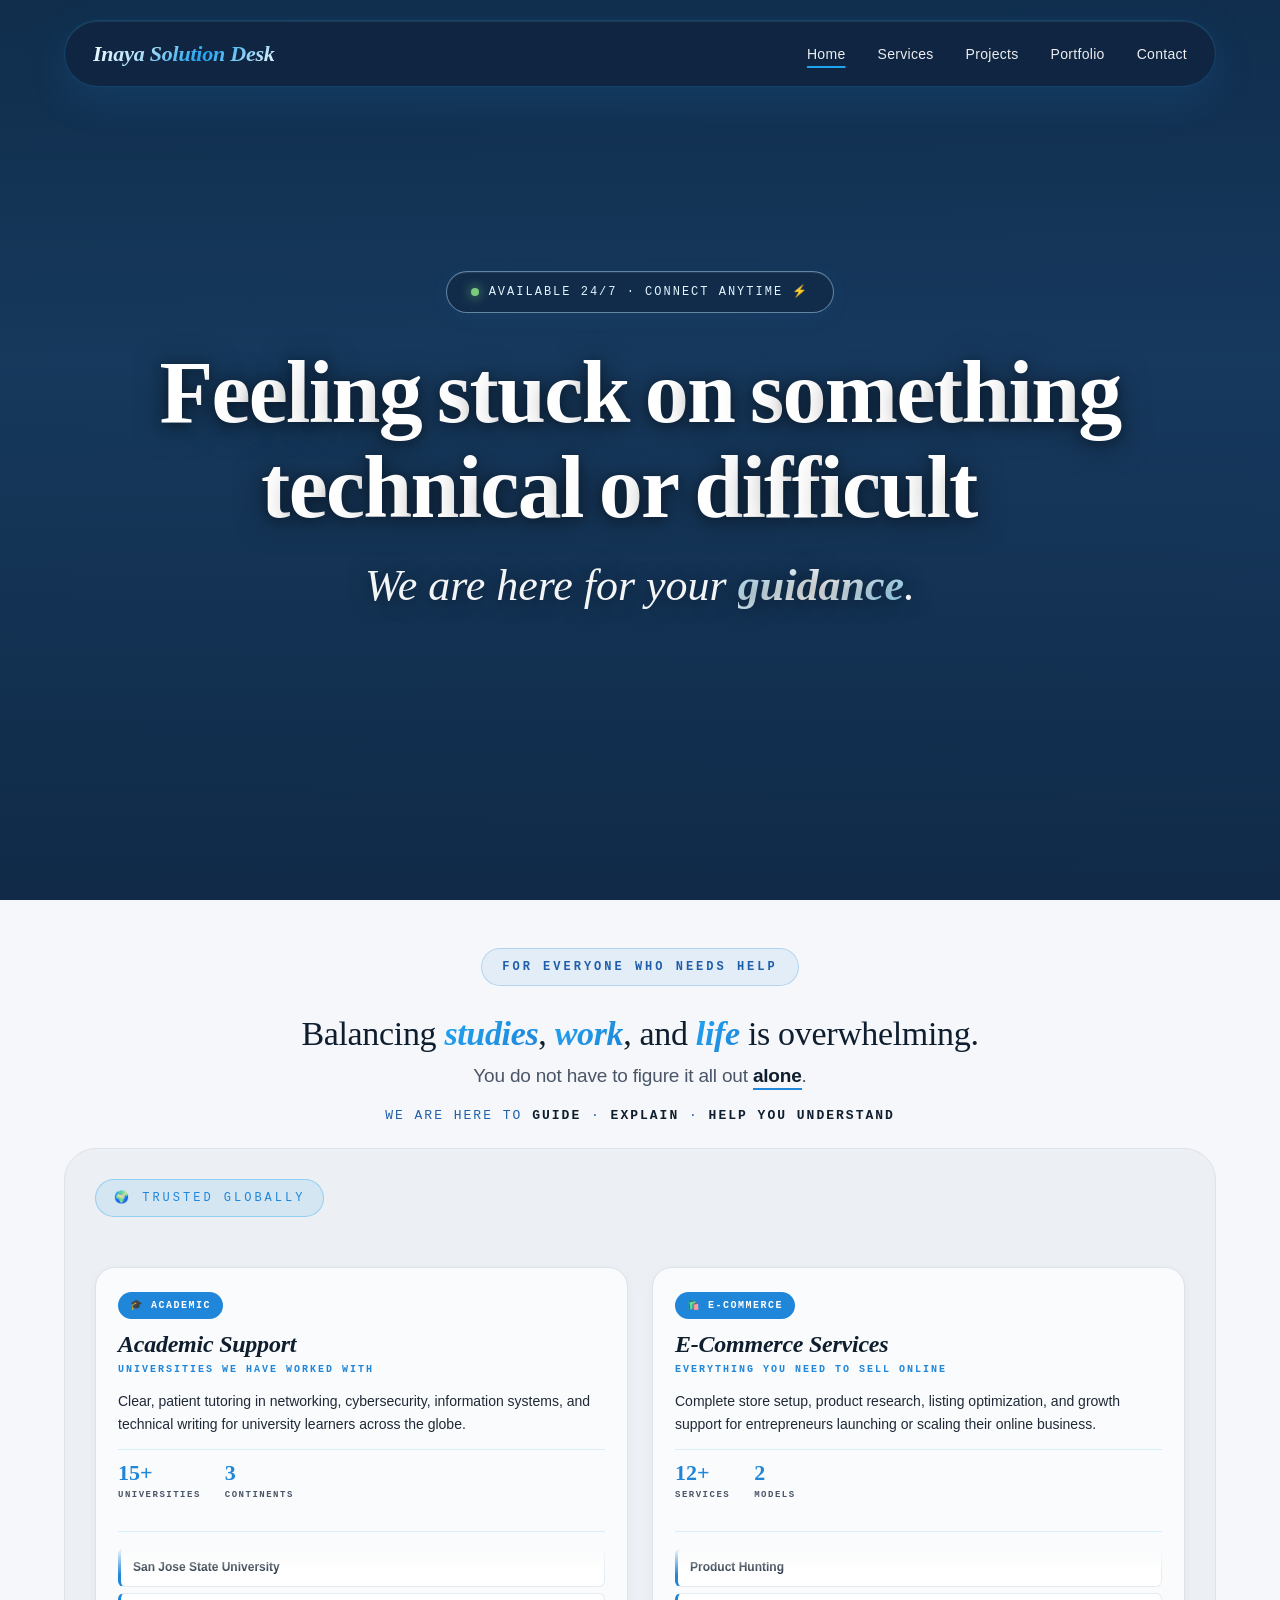
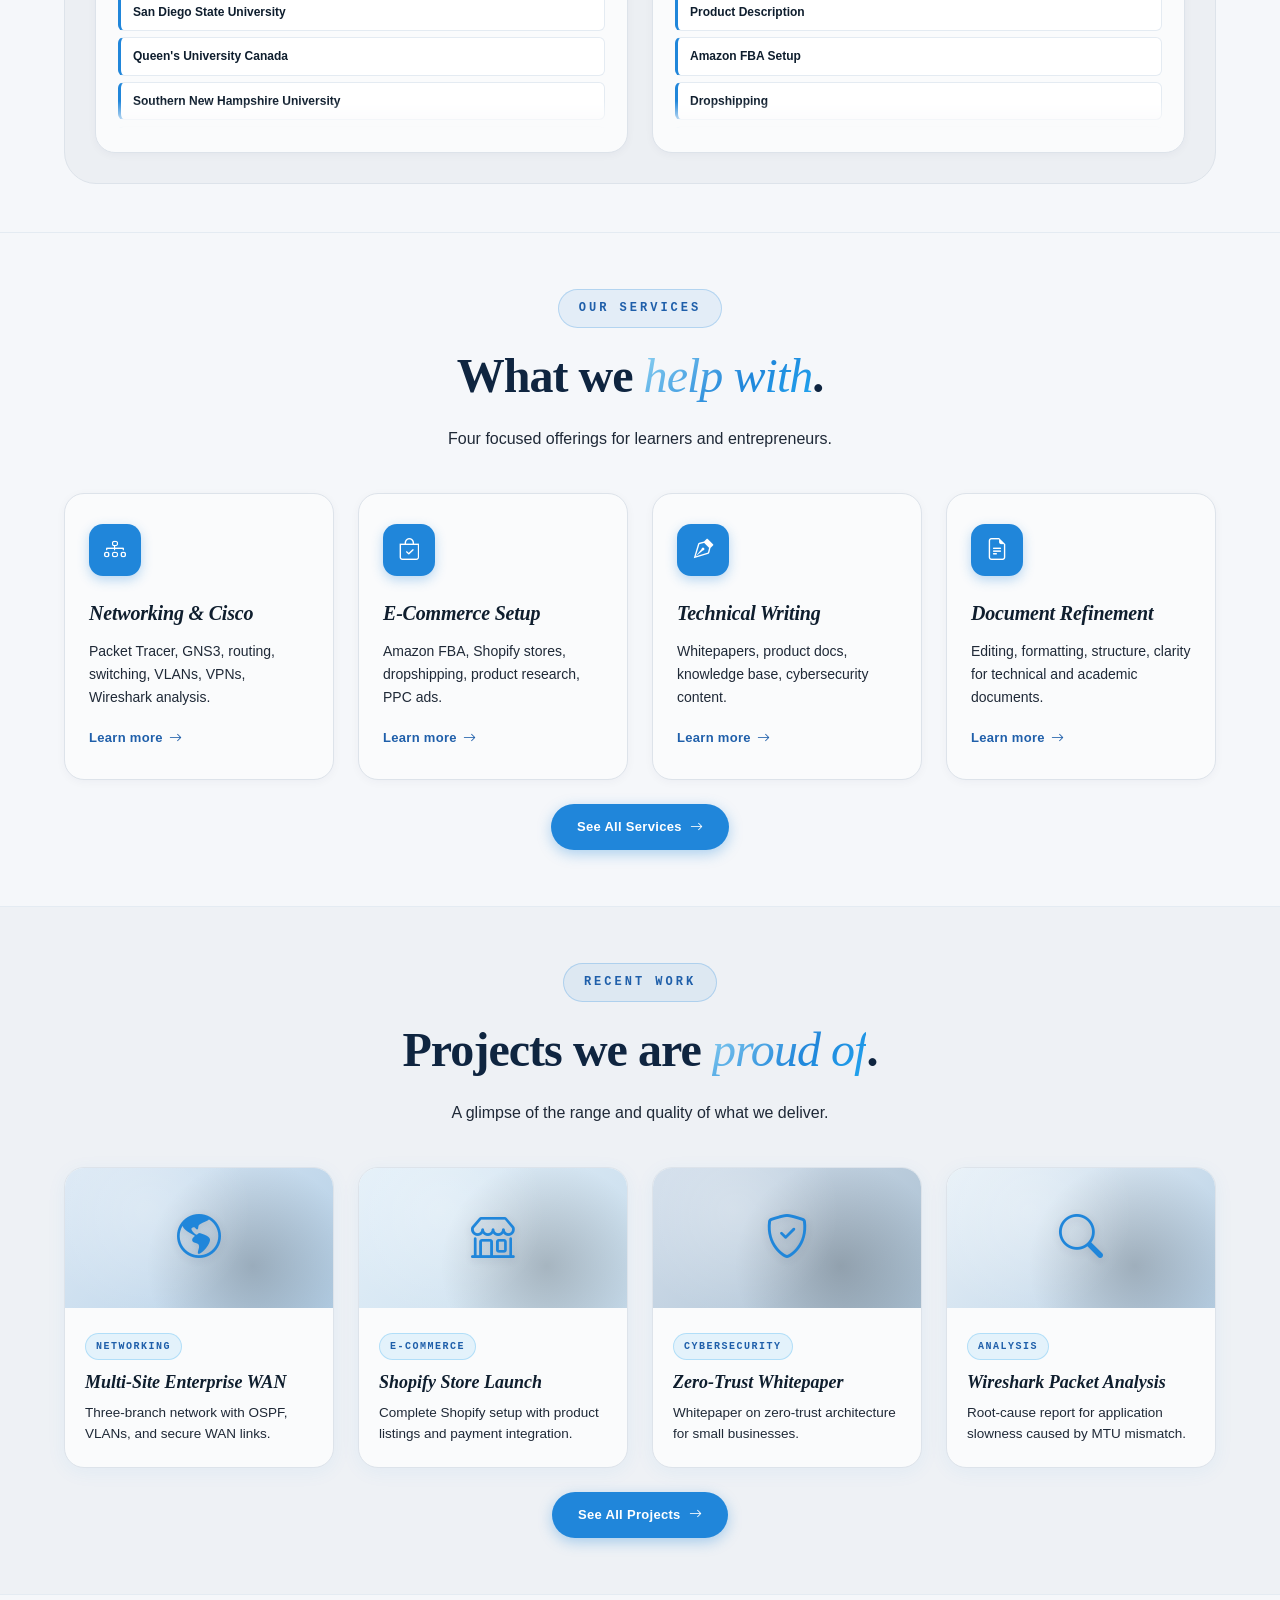
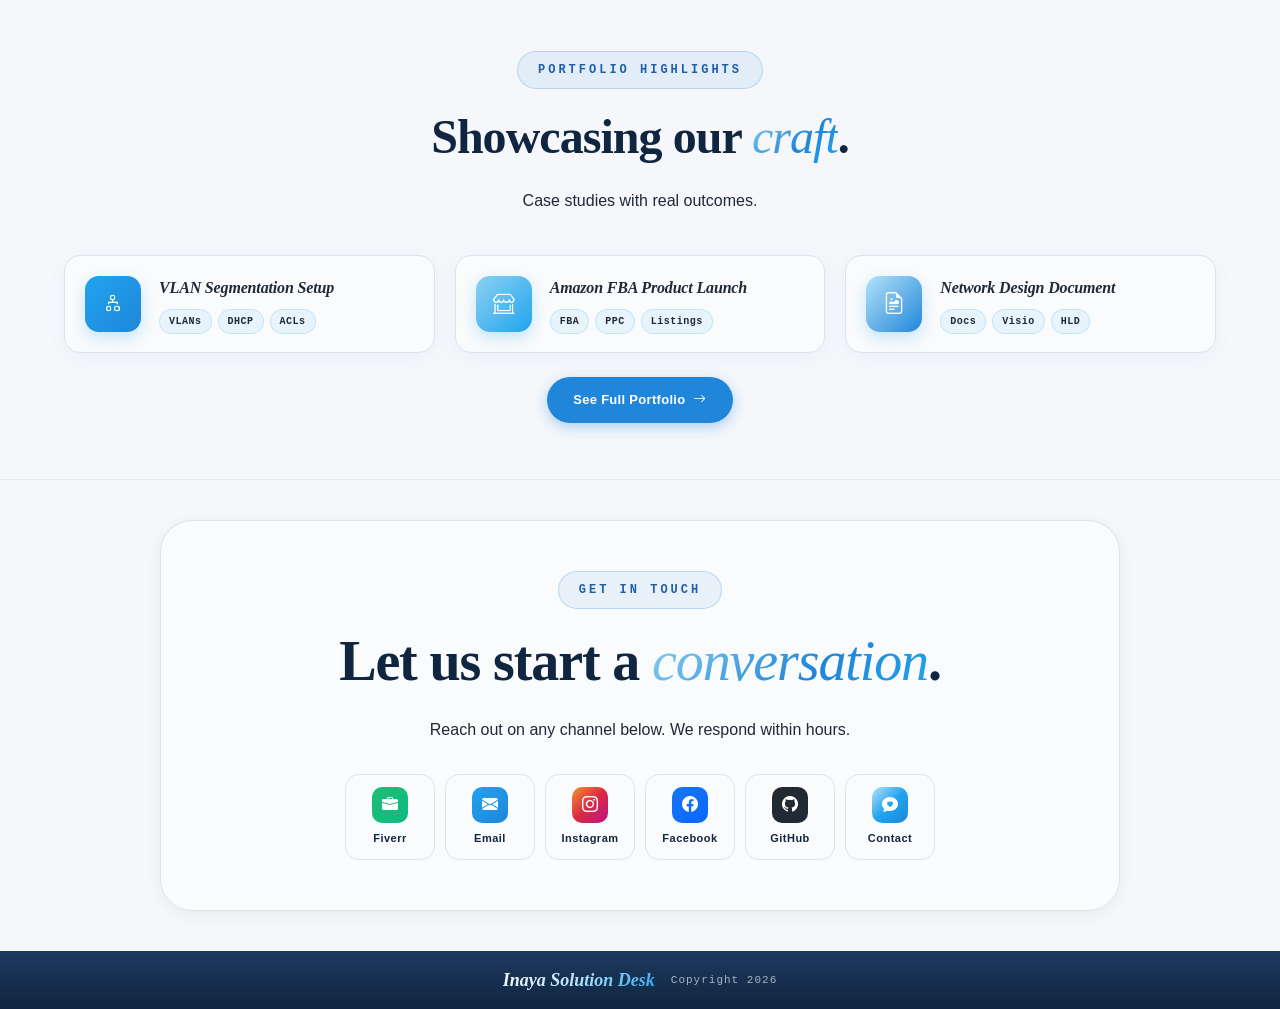
==== commit 88f92e98: "Update index.html" ====
--- a/index.html
+++ b/index.html
@@ -85,18 +85,17 @@
 <!-- GUIDANCE + TRUSTED GLOBALLY -->
 <section class="guidance-section">
   <div class="container-max">
-    <div class="section-header reveal">
-      <span class="section-eyebrow">For Everyone Who Needs Help</span>
-      <p class="section-lead" style="margin-left:auto; margin-right:auto;">
-        Balancing studies, work, and life is overwhelming. You do not have to figure it all out alone. We are here to guide, explain, and help you understand every step of the way.
-      </p>
-    </div>
-
+  <div class="section-header reveal">
+  <span class="section-eyebrow">For Everyone Who Needs Help</span>
+  <h3 class="balance-heading">
+    <span class="bh-line">Balancing <em>studies</em>, <em>work</em>, and <em>life</em> is overwhelming.</span>
+    <span class="bh-line bh-sub">You do not have to figure it all out <strong>alone</strong>.</span>
+    <span class="bh-line bh-tag">We are here to <span class="bh-verb">guide</span> · <span class="bh-verb">explain</span> · <span class="bh-verb">help you understand</span></span>
+  </h3>
+  </div>
     <div class="trust-block reveal">
       <div class="trust-eyebrow">🌍 Trusted Globally</div>
-
       <div class="trust-categories">
-
         <div class="trust-category">
           <div class="trust-cat-inner">
             <div class="trust-cat-content">
--- a/styles.css
+++ b/styles.css
@@ -4,7 +4,6 @@
    Cool sky blue design system with aurora accents
    ===================================================== */
 /* -------- DESIGN TOKENS -------- */
-
 :root {
   /* Cool sky blue palette (base) */
   --ivory: #FFFFFF;
@@ -1990,6 +1989,507 @@
   .preview-section .section-title { font-size: 48px !important; }
 }
 
-
-
-
+/* =====================================================
+   POLISH PASS — tight spacing, dark text, solid buttons
+   ===================================================== */
+
+/* ---------- FIX 1: Reduce section spacing dramatically ---------- */
+
+.guidance-section {
+  padding: 32px 20px !important;
+}
+@media (min-width: 640px) {
+  .guidance-section { padding: 40px 32px !important; }
+}
+@media (min-width: 1024px) {
+  .guidance-section { padding: 48px 64px !important; }
+}
+
+.preview-section {
+  padding: 40px 20px !important;
+}
+@media (min-width: 640px) {
+  .preview-section { padding: 48px 32px !important; }
+}
+@media (min-width: 1024px) {
+  .preview-section { padding: 56px 64px !important; }
+}
+
+.contact-section {
+  padding: 32px 20px !important;
+}
+@media (min-width: 640px) {
+  .contact-section { padding: 40px 32px !important; }
+}
+
+/* Tighten section-header spacing */
+.section-header {
+  margin-bottom: 24px !important;
+}
+.section-lead {
+  margin-bottom: 16px !important;
+  font-size: 15px !important;
+  color: #2A241A !important;
+}
+@media (min-width: 640px) {
+  .section-lead {
+    font-size: 16px !important;
+    margin-bottom: 20px !important;
+  }
+}
+
+/* Tighten trust-block */
+.trust-block {
+  padding: 24px 20px !important;
+  margin-top: 16px !important;
+}
+@media (min-width: 640px) {
+  .trust-block {
+    padding: 30px 30px !important;
+    margin-top: 20px !important;
+  }
+}
+
+/* Tighten preview cards' vertical space */
+.preview-cta {
+  margin-top: 24px !important;
+}
+
+/* ---------- FIX 2: Darken all text for readability ---------- */
+
+/* Section descriptions and paragraphs */
+.section-lead,
+.preview-card p,
+.project-body p,
+.portfolio-info h4,
+.trust-cat-desc,
+.faq-answer p,
+.included-list li {
+  color: #1F2937 !important;
+}
+
+/* Card headings crisper */
+.preview-card h3,
+.project-body h4,
+.trust-cat-h {
+  color: #0F1E2E !important;
+}
+
+/* Trust card tagline slightly darker */
+.trust-cat-tagline {
+  color: #2086DA !important;
+  font-weight: 600 !important;
+}
+
+/* Learn more links */
+.preview-link {
+  color: #1F5FAA !important;
+  font-weight: 700 !important;
+}
+.preview-link:hover {
+  color: #0F2540 !important;
+}
+
+/* Project tag chips darker */
+.project-tag {
+  color: #1F5FAA !important;
+  font-weight: 700 !important;
+}
+
+/* Portfolio tags darker */
+.portfolio-tags span {
+  color: #1F2937 !important;
+  font-weight: 600 !important;
+}
+
+/* Stats labels visible */
+.stat-mini-label {
+  color: #4A5568 !important;
+  font-weight: 600 !important;
+}
+
+/* Vscroll items darker */
+.vscroll-item {
+  color: #1F2937 !important;
+  font-weight: 500 !important;
+}
+
+/* Section eyebrows a bit darker */
+.section-eyebrow {
+  color: #1F5FAA !important;
+  font-weight: 700 !important;
+}
+
+/* ---------- FIX 3: SOLID buttons (no gradient bg) ---------- */
+
+.btn-amber,
+.btn-primary {
+  background: #2086DA !important;
+  color: #FFFFFF !important;
+  box-shadow: 0 4px 14px rgba(32, 134, 218, 0.35) !important;
+  padding: 12px 26px !important;
+  font-size: 13px !important;
+}
+.btn-amber:hover,
+.btn-primary:hover {
+  background: #1F5FAA !important;
+  transform: translateY(-2px) !important;
+  box-shadow: 0 8px 20px rgba(32, 134, 218, 0.5) !important;
+  color: #FFFFFF !important;
+}
+
+/* Remove the outer glow blob behind buttons */
+.preview-cta {
+  position: relative;
+}
+.preview-cta::before,
+.preview-cta::after {
+  display: none !important;
+}
+
+/* Force button to sit on solid, no aurora bleed */
+.btn {
+  position: relative;
+  z-index: 3;
+}
+
+/* ---------- FIX 4: Remove aurora orbs completely (they cause the "brightness bleed") ---------- */
+
+.aurora-orb {
+  opacity: 0 !important;
+  display: none !important;
+}
+
+/* Also kill any radial glow inside sections that bleeds */
+.guidance-section::before,
+.guidance-section::after,
+.contact-section::before,
+.trust-block::before,
+.preview-section::before,
+.preview-section::after {
+  display: none !important;
+}
+
+/* ---------- FIX 5: Cleaner section separation with subtle divider ---------- */
+
+.guidance-section,
+.preview-section,
+.contact-section {
+  background: #FFFFFF !important;
+}
+
+.preview-section.alt-bg {
+  background: #F7FAFC !important;
+}
+
+/* Add a thin top border on each section to visually separate without whitespace */
+.preview-section,
+.contact-section {
+  border-top: 1px solid #E4EBF2 !important;
+}
+
+/* ---------- FIX 6: Trust-block cleaner background ---------- */
+
+.trust-block {
+  background: #F7FAFC !important;
+  border: 1px solid #E4EBF2 !important;
+  box-shadow: none !important;
+}
+
+/* Trust category cards on the cleaner background */
+.trust-category {
+  background: #FFFFFF !important;
+  border: 1px solid #E4EBF2 !important;
+  box-shadow: 0 2px 8px rgba(15, 37, 64, 0.04) !important;
+}
+
+/* Trust badges: solid, no gradient */
+.trust-cat-badge {
+  background: #2086DA !important;
+  box-shadow: none !important;
+  color: #FFFFFF !important;
+}
+
+/* Stat mini numbers keep the sky blue color, no gradient */
+.stat-mini-num {
+  background: none !important;
+  -webkit-text-fill-color: #2086DA !important;
+  color: #2086DA !important;
+}
+/* Preview icons solid */
+.preview-icon {
+  background: #2086DA !important;
+  box-shadow: 0 4px 12px rgba(32, 134, 218, 0.3) !important;
+}
+/* Project thumbnails keep gradient (they're visual, not buttons) */
+/* ---------- FIX 7: Compact hero content spacing ---------- */
+.hero-content {
+  padding: 40px 0 60px !important;
+}
+.hero-subline {
+  margin: -6px 0 28px !important;
+}
+/* =====================================================
+   SOFT CREAM BACKGROUNDS — kinder to the eyes
+   ===================================================== */
+
+body {
+  background: #F5F7FA !important;
+}
+
+.guidance-section,
+.contact-section {
+  background: #F5F7FA !important;
+}
+
+.preview-section {
+  background: #F5F7FA !important;
+}
+
+.preview-section.alt-bg {
+  background: #EEF1F5 !important;
+}
+
+/* Trust block sits on top of the soft base with a slightly cooler tone */
+.trust-block {
+  background: #ECEFF3 !important;
+  border: 1px solid #DDE3EA !important;
+}
+
+/* Trust cards stay bright white so they pop against the cream */
+.trust-category {
+  background: #FFFFFF !important;
+  border: 1px solid #DDE3EA !important;
+  box-shadow: 0 2px 10px rgba(15, 37, 64, 0.06) !important;
+}
+
+/* Preview cards stay white */
+.preview-card {
+  background: #FFFFFF !important;
+  border: 1px solid #DDE3EA !important;
+  box-shadow: 0 2px 12px rgba(15, 37, 64, 0.05) !important;
+}
+.preview-card:hover {
+  background: #FFFFFF !important;
+  border-color: #2086DA !important;
+  box-shadow: 0 12px 30px rgba(32, 134, 218, 0.12) !important;
+}
+
+/* Project cards stay white */
+.project-card {
+  background: #FFFFFF !important;
+  border: 1px solid #DDE3EA !important;
+}
+.project-card:hover {
+  border-color: #2086DA !important;
+}
+
+/* Portfolio items stay white */
+.portfolio-item {
+  background: #FFFFFF !important;
+  border: 1px solid #DDE3EA !important;
+}
+.portfolio-item:hover {
+  border-color: #2086DA !important;
+}
+
+/* Contact card - soft cream that matches page */
+.contact-card {
+  background: #FFFFFF !important;
+  border: 1px solid #DDE3EA !important;
+  box-shadow: 0 4px 20px rgba(15, 37, 64, 0.06) !important;
+}
+
+/* Social link cards */
+.social-link {
+  background: #FFFFFF !important;
+  border: 1px solid #DDE3EA !important;
+}
+.social-link:hover {
+  background: #F5F7FA !important;
+  border-color: #2086DA !important;
+}
+/* Vscroll items (uni names / services) sit on white card, subtle bg */
+.vscroll-item {
+  background: #F5F7FA !important;
+  border: 1px solid #E4EBF2 !important;
+  border-left: 3px solid #2086DA !important;
+}
+.vscroll-item:hover {
+  background: #EEF1F5 !important;
+}
+/* Section top-borders now use a warmer separator */
+.preview-section,
+.contact-section {
+  border-top: 1px solid #E4EBF2 !important;
+}
+/* Section eyebrows sit nicely on cream */
+.section-eyebrow {
+  background: rgba(32, 134, 218, 0.08) !important;
+  border-color: rgba(32, 134, 218, 0.25) !important;
+}
+/* Footer stays dark, no change needed */
+
+/* =====================================================
+   BALANCE HEADING — magic H3 typography
+   ===================================================== */
+
+.balance-heading {
+  font-family: 'Playfair Display', serif;
+  text-align: center;
+  max-width: 900px;
+  margin: 8px auto 20px;
+  display: flex;
+  flex-direction: column;
+  gap: 6px;
+  line-height: 1.2;
+}
+.bh-line {
+  display: block;
+  font-weight: 500;
+  color: #0F1E2E;
+  font-size: 22px;
+  letter-spacing: -0.01em;
+}
+@media (min-width: 640px) { .bh-line { font-size: 28px; } }
+@media (min-width: 1024px) { .bh-line { font-size: 34px; } }
+
+.bh-line em {
+  font-style: italic;
+  font-weight: 600;
+  background: linear-gradient(135deg, #20A4EF 0%, #2086DA 100%);
+  -webkit-background-clip: text;
+  -webkit-text-fill-color: transparent;
+  background-clip: text;
+}
+
+.bh-sub {
+  font-size: 17px !important;
+  font-family: 'Inter', sans-serif;
+  font-weight: 400 !important;
+  color: #4A5568;
+  font-style: normal;
+  margin-top: 4px;
+}
+@media (min-width: 640px) { .bh-sub { font-size: 19px !important; } }
+.bh-sub strong {
+  color: #0F1E2E;
+  font-weight: 700;
+  border-bottom: 2px solid #2086DA;
+  padding-bottom: 2px;
+}
+
+.bh-tag {
+  font-family: 'JetBrains Mono', monospace;
+  font-size: 12px !important;
+  color: #1F5FAA;
+  font-weight: 500 !important;
+  letter-spacing: 1.5px;
+  text-transform: uppercase;
+  margin-top: 14px;
+}
+@media (min-width: 640px) { .bh-tag { font-size: 13px !important; letter-spacing: 2px; } }
+.bh-verb {
+  color: #0F1E2E;
+  font-weight: 700;
+}
+
+/* =====================================================
+   CARD BACKGROUND CLEANUP — remove harsh white on card sections
+   ===================================================== */
+
+/* Academic + E-Commerce trust cards - soft cream instead of pure white */
+.trust-category {
+  background: #FAFBFC !important;
+  border: 1px solid #DDE3EA !important;
+  box-shadow: 0 2px 8px rgba(15, 37, 64, 0.04) !important;
+}
+
+/* Preview (Our Services) cards - soft cream */
+.preview-card {
+  background: #FAFBFC !important;
+  border: 1px solid #DDE3EA !important;
+  box-shadow: 0 2px 10px rgba(15, 37, 64, 0.04) !important;
+}
+.preview-card:hover {
+  background: #FFFFFF !important;
+  border-color: #2086DA !important;
+  box-shadow: 0 12px 28px rgba(32, 134, 218, 0.10) !important;
+}
+
+/* Contact card - soft cream */
+.contact-card {
+  background: #FAFBFC !important;
+  border: 1px solid #DDE3EA !important;
+  box-shadow: 0 4px 18px rgba(15, 37, 64, 0.05) !important;
+}
+
+/* Portfolio items */
+.portfolio-item {
+  background: #FAFBFC !important;
+  border: 1px solid #DDE3EA !important;
+}
+.portfolio-item:hover {
+  background: #FFFFFF !important;
+  border-color: #2086DA !important;
+}
+
+/* Social link cards - cream */
+.social-link {
+  background: #FAFBFC !important;
+  border: 1px solid #DDE3EA !important;
+}
+.social-link:hover {
+  background: #FFFFFF !important;
+  border-color: #2086DA !important;
+}
+
+/* =====================================================
+   SCROLLING UNIVERSITY / SERVICE ITEMS — darker text
+   ===================================================== */
+
+.vscroll-item {
+  color: #0F1E2E !important;
+  font-weight: 600 !important;
+  background: #FFFFFF !important;
+  border: 1px solid #E4EBF2 !important;
+  border-left: 3px solid #2086DA !important;
+}
+.vscroll-item:hover {
+  background: #EEF2F7 !important;
+  color: #0F1E2E !important;
+}
+/* =====================================================
+   RECENT WORK PROJECT THUMBNAILS — lighter, softer palette
+   ===================================================== */
+.project-thumb.v1 {
+  background: linear-gradient(135deg, #DCE9F5 0%, #B4CFE6 100%) !important;
+}
+.project-thumb.v2 {
+  background: linear-gradient(135deg, #E4F0F9 0%, #C7DCEC 100%) !important;
+}
+.project-thumb.v3 {
+  background: linear-gradient(135deg, #D3DFEC 0%, #A9BFD1 100%) !important;
+}
+.project-thumb.v4 {
+  background: linear-gradient(135deg, #E8F1F8 0%, #B8D0E5 100%) !important;
+}
+/* Icons inside thumbnails - darker so they read on light bg */
+.project-thumb i {
+  color: #2086DA !important;
+  text-shadow: 0 2px 8px rgba(15, 37, 64, 0.12) !important;
+  filter: none !important;
+}
+/* Project card itself softer */
+.project-card {
+  background: #FAFBFC !important;
+  border: 1px solid #DDE3EA !important;
+}
+.project-card:hover {
+  border-color: #2086DA !important;
+  background: #FFFFFF !important;
+}
+`
+
+
+
